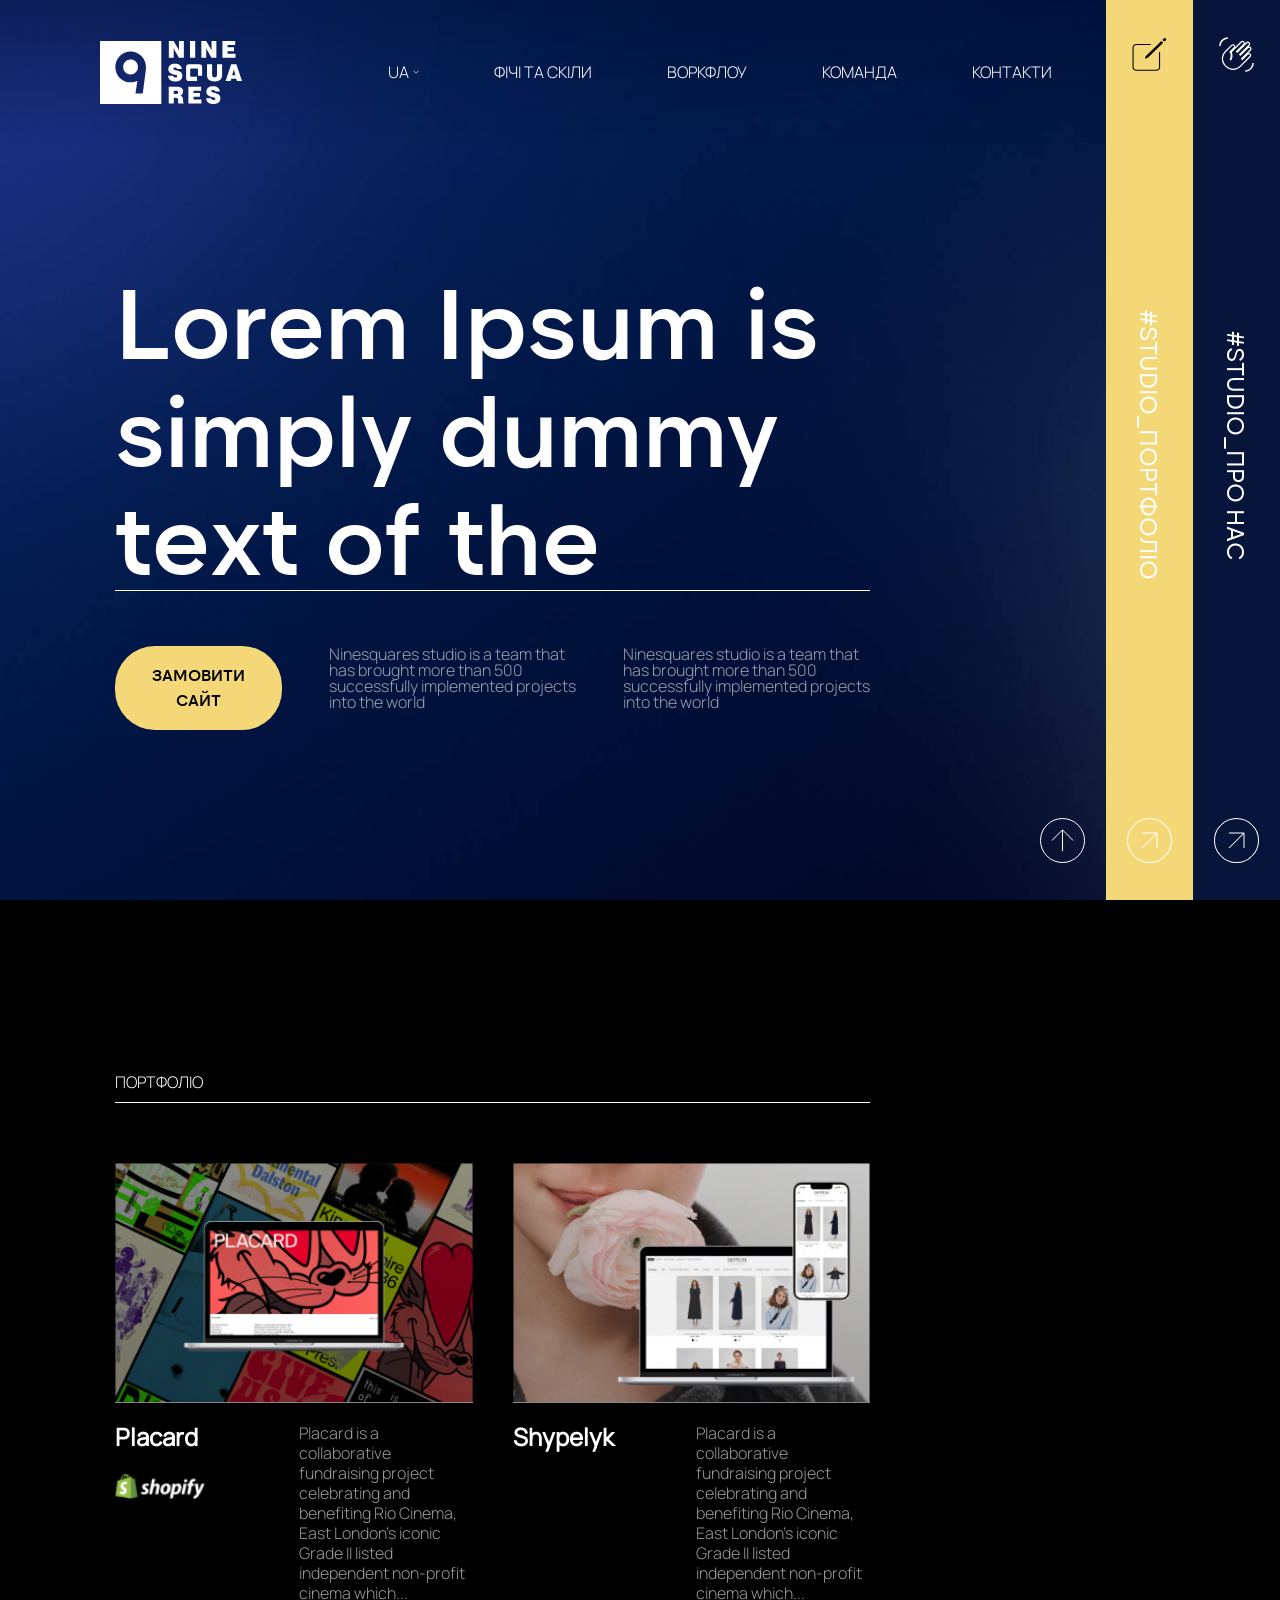
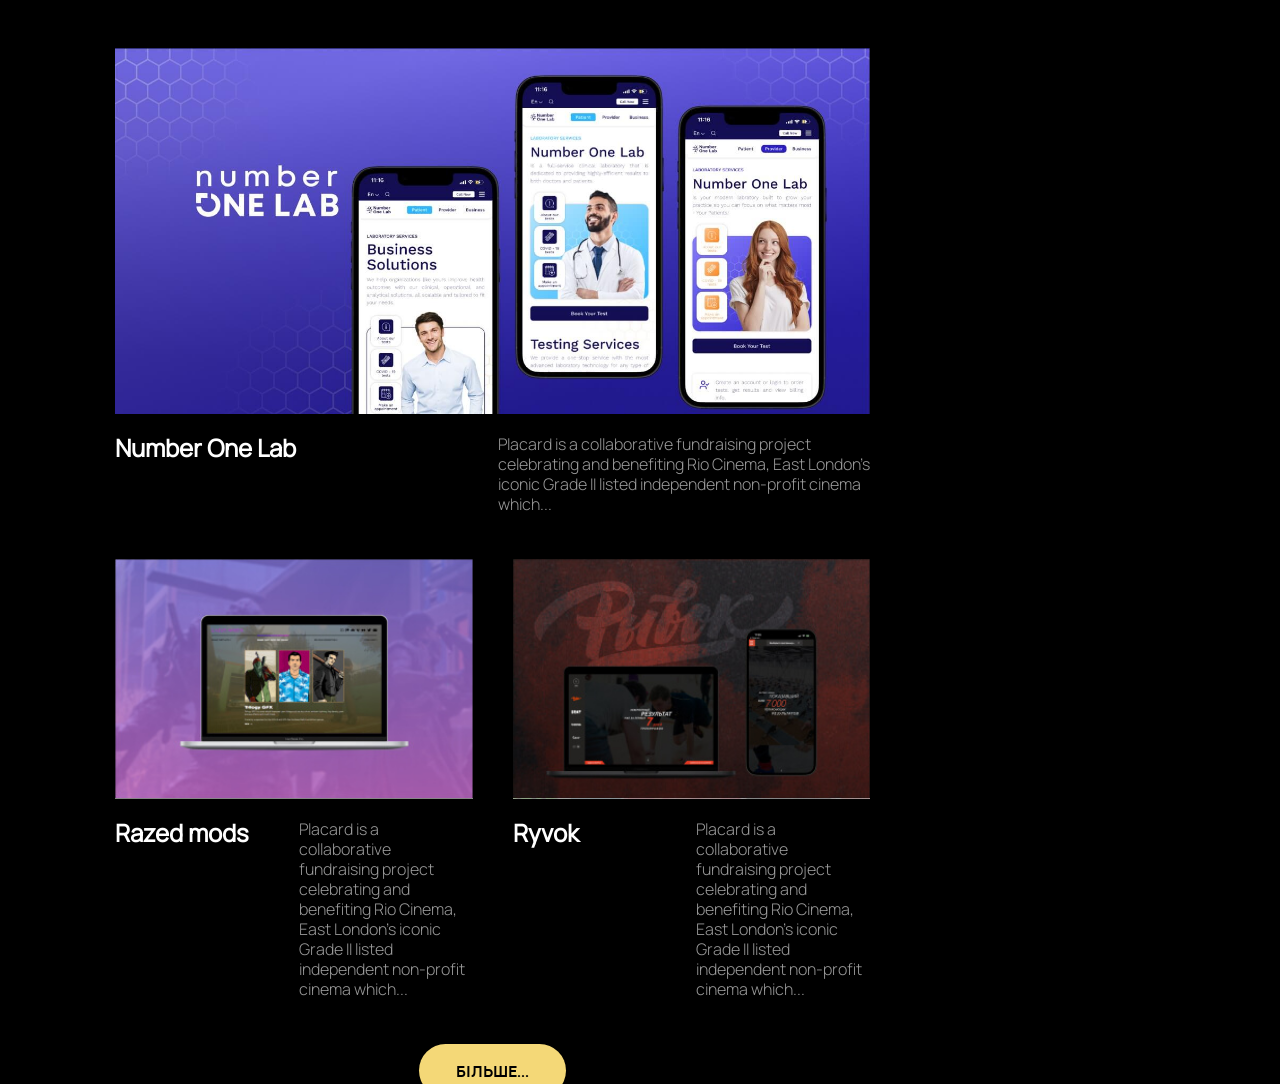
==== _dist/index.html @ aefa914f "Init" ====
<!DOCTYPE html>
<html lang="Ua">

<head>
	<meta charset="UTF-8">
	<meta http-equiv="X-UA-Compatible" content="IE=edge">
	<meta name="viewport" content="width=device-width, initial-scale=1.0">
	<link rel="apple-touch-icon" sizes="76x76" href="img/home/favicon/apple-touch-icon.png">
	<link rel="icon" type="image/png" sizes="32x32" href="img/home/favicon/favicon-32x32.png">
	<link rel="icon" type="image/png" sizes="16x16" href="img/home/favicon/favicon-16x16.png">
	<link rel="manifest" href="img/home/favicon/site.webmanifest">
	<link rel="mask-icon" href="img/home/favicon/safari-pinned-tab.svg" color="#5bbad5">
	<meta name="msapplication-TileColor" content="#da532c">
	<meta name="theme-color" content="#ffffff">
	<link rel="stylesheet" href="css/style.min.css">
	<title>Ninesquares</title>
</head>

<body>

<div class="wrapper">
	<header class="header">
	<div class='header__cont'>
		<a class="header__logo" href="/">
			<img src='img/home/logo.svg' alt=''>
		</a>
		<nav class="header__nav main-nav">
			<div class="main-nav__actions">
				<a class="main-nav__link btn" href="#">CALL BUTTON</a>
				<div class="main-nav__languages lang-toggle">
					<p class="lang-toggle__current">Ua</p>
					<ul class="lang-toggle__list">
						<li class="lang-toggle__item _active">
							<a href="#">Ua</a>
						</li>
						<li class="lang-toggle__item">
							<a href="#">En</a>
						</li>
						<li class="lang-toggle__item">
							<a href="#">Ru</a>
						</li>
					</ul>
				</div>
				<div class="main-nav__copyright">
					<p>All rights reserved © 2023  Ninesquares.studio</p>
				</div>
			</div>
			<ul class="main-nav__menu main-menu">
				<li class="main-menu__item">
					<a href="#">ФІЧІ ТА СКІЛИ</a>
				</li>
				<li class="main-menu__item">
					<a href="#">ВОРКФЛОУ</a>
				</li>
				<li class="main-menu__item">
					<a href="#">КОМАНДА</a>
				</li>
				<li class="main-menu__item">
					<a href="#">КОНТАКТИ</a>
				</li>
			</ul>
		</nav>
		<div class="header__burger">
			<span></span>
		</div>
	</div>
</header>

	<aside class="extra-links">
		<div class="extra-links__item extra-item extra-item_current">
			<button class="extra-item__arrow"></button>
		</div>
		<div class="extra-links__item extra-item">
			<a class="extra-item__ico" href="#">
				<img src='img/home/portfolio.svg' alt=''>
			</a>
			<a class="extra-item__name" href="#">#studio_ПОРТФОЛІО</a>
			<a class="extra-item__arrow" href="#"></a>
		</div>
		<div class="extra-links__item extra-item">
			<a class="extra-item__ico" href="#">
				<img src='img/home/about.svg'>
			</a>
			<a class="extra-item__name" href="#">#studio_ПРО НАС</a>
			<a class="extra-item__arrow" href="#"></a>
		</div>
	</aside>

	<main class="main">
		<section class="mainscreen">
			<div class='mainscreen__cont _cont'>
				<div class="mainscreen__content">
					<h1 class="mainscreen__title">
						Lorem Ipsum is simply dummy text of the
					</h1>
					<div class="mainscreen__info">
						<a href="" class="mainscreen_btn btn">ЗАМОВИТИ САЙТ</a>
						<p class="mainscreen__text">
							Ninesquares studio is a team that has brought more than 500 successfully implemented projects into the world
						</p>
						<p class="mainscreen__text">
							Ninesquares studio is a team that has brought more than 500 successfully implemented projects into the world
						</p>
					</div>
				</div>
			</div>
		</section>
		<section class="portfolio">
			<div class='portfolio__cont _cont'>
				<h2 class="portfolio__title">ПОРТФОЛІО</h2>
				<div class="portfolio__list">
					<div class="portfolio__item item-portfolio">
						<a class="item-portfolio__img" href="#">
							<img src='img/home/portfolio-01.jpg' alt=''>
						</a>
						<div class="item-portfolio__info">
							<div class="item-portfolio__left">
								<a class="item-portfolio__name" href="#">Placard</a>
								<div class="item-portfolio__platform">
									<img src='img/home/shopify.png' alt=''>
								</div>
							</div>
							<div class="item-portfolio__right">
								<p class="item-portfolio__text">
									Placard is a collaborative fundraising project celebrating and benefiting Rio Cinema, East London's iconic Grade II listed independent non-profit cinema which...
								</p>
							</div>
						</div>
					</div>
					<div class="portfolio__item item-portfolio">
						<a class="item-portfolio__img" href="#">
							<img src='img/home/portfolio-02.jpg' alt=''>
						</a>
						<div class="item-portfolio__info">
							<div class="item-portfolio__left">
								<a class="item-portfolio__name" href="#">Shypelyk</a>
							</div>
							<div class="item-portfolio__right">
								<p class="item-portfolio__text">
									Placard is a collaborative fundraising project celebrating and benefiting Rio Cinema, East London's iconic Grade II listed independent non-profit cinema which...
								</p>
							</div>
						</div>
					</div>
					<div class="portfolio__item item-portfolio item-portfolio_big">
						<a class="item-portfolio__img" href="#">
							<img src='img/home/portfolio-03.jpg' alt=''>
						</a>
						<div class="item-portfolio__info">
							<div class="item-portfolio__left">
								<a class="item-portfolio__name" href="#">Number One Lab</a>
							</div>
							<div class="item-portfolio__right">
								<p class="item-portfolio__text">
									Placard is a collaborative fundraising project celebrating and benefiting Rio Cinema, East London's iconic Grade II listed independent non-profit cinema which...
								</p>
							</div>
						</div>
					</div>
					<div class="portfolio__item item-portfolio">
						<a class="item-portfolio__img" href="#">
							<img src='img/home/portfolio-04.jpg' alt=''>
						</a>
						<div class="item-portfolio__info">
							<div class="item-portfolio__left">
								<a class="item-portfolio__name" href="#">Razed mods</a>
							</div>
							<div class="item-portfolio__right">
								<p class="item-portfolio__text">
									Placard is a collaborative fundraising project celebrating and benefiting Rio Cinema, East London's iconic Grade II listed independent non-profit cinema which...
								</p>
							</div>
						</div>
					</div>
					<div class="portfolio__item item-portfolio">
						<a class="item-portfolio__img" href="#">
							<img src='img/home/portfolio-05.jpg' alt=''>
						</a>
						<div class="item-portfolio__info">
							<div class="item-portfolio__left">
								<a class="item-portfolio__name" href="#">Ryvok</a>
							</div>
							<div class="item-portfolio__right">
								<p class="item-portfolio__text">
									Placard is a collaborative fundraising project celebrating and benefiting Rio Cinema, East London's iconic Grade II listed independent non-profit cinema which...
								</p>
							</div>
						</div>
					</div>
				</div>
				<div class="portfolio__more">
					<a class="btn btn_dark" href="#">БІЛЬШЕ...</a>
				</div>
			</div>
		</section>
	</main>

	<footer class="footer">
	<div class='footer__cont _cont'>
	
	</div>
</footer>
</div>

	<script src="libs/jquery.js"></script>
	<script src="js/scripts.min.js"></script>
</body>

</html>
---- _dist/css/style.min.css ----
@font-face{font-family:NT-Somic;src:url(../fonts/NTSomic-Medium.woff2) format("woff2"),url(../fonts/NTSomic-Medium.woff) format("woff");font-weight:500;font-style:normal;font-display:swap}@font-face{font-family:NT-Somic;src:url(../fonts/NTSomic-Bold.woff2) format("woff2"),url(../fonts/NTSomic-Bold.woff) format("woff");font-weight:700;font-style:normal;font-display:swap}@font-face{font-family:NT-Somic;src:url(../fonts/NTSomic-Regular.woff2) format("woff2"),url(../fonts/NTSomic-Regular.woff) format("woff");font-weight:400;font-style:normal;font-display:swap}@font-face{font-family:Manrope;src:url(../fonts/Manrope-Regular.woff2) format("woff2"),url(../fonts/Manrope-Regular.woff) format("woff");font-weight:400;font-style:normal;font-display:swap}@font-face{font-family:Manrope;src:url(../fonts/Manrope-Light.woff2) format("woff2"),url(../fonts/Manrope-Light.woff) format("woff");font-weight:300;font-style:normal;font-display:swap}*,::after,::before{margin:0;padding:0;box-sizing:border-box;-moz-box-sizing:border-box;-webkit-box-sizing:border-box}body,html{height:100%;min-width:320px}body{line-height:1;font-family:Manrope;font-size:16px;font-weight:300;color:#fff;background-color:#000;-webkit-text-size-adjust:100%;-webkit-font-smoothing:antialiased;-webkit-tap-highlight-color:transparent}a{text-decoration:none;color:#fff;cursor:pointer}li,ol,ul{list-style:none}img{vertical-align:top}button{display:-webkit-inline-box;display:-ms-inline-flexbox;display:inline-flex;-webkit-box-pack:center;-ms-flex-pack:center;justify-content:center;-webkit-box-align:center;-ms-flex-align:center;align-items:center;text-align:center;border:none;outline:0;-webkit-appearance:none;-moz-appearance:none;appearance:none;border-radius:0;background-color:transparent;font-family:Manrope;font-size:16px;font-weight:300;color:#fff;cursor:pointer}input,select,textarea{resize:none;outline:0;border:none;background-color:transparent;font-family:Manrope;font-size:16px;font-weight:300;color:#fff;-webkit-appearance:none;-moz-appearance:none;appearance:none;border-radius:0}input::-webkit-inner-spin-button,input::-webkit-outer-spin-button{-webkit-appearance:none}input:-webkit-autofill,input:-webkit-autofill:focus,input:-webkit-autofill:hover,select:-webkit-autofill,select:-webkit-autofill:focus,select:-webkit-autofill:hover,textarea:-webkit-autofill,textarea:-webkit-autofill:focus,textarea:-webkit-autofill:hover{-webkit-box-shadow:0 0 0 1000px transparent inset!important;box-shadow:0 0 0 1000px transparent inset!important;-webkit-transition:background-color 5000s ease-in-out;transition:background-color 5000s ease-in-out;-webkit-text-fill-color:#fff}select::-ms-expand{display:none}h1,h2,h3,h4,h5,h6{font-family:Manrope;font-size:16px;font-weight:300}strong{font-weight:300}body._lock{overflow:hidden}.wrapper{display:-webkit-box;display:-ms-flexbox;display:flex;-webkit-box-orient:vertical;-webkit-box-direction:normal;-ms-flex-direction:column;flex-direction:column;min-height:100%;overflow:hidden}.main{-webkit-box-flex:1;-ms-flex:1 1 auto;flex:1 1 auto}._cont{max-width:1455px;padding-right:15px;padding-left:15px;margin-left:100px;margin-right:395px}h1{font:500 99px/1.09 NT-Somic}h2{font:300 16px/1.12 Manrope;padding-bottom:10px;border-bottom:1px solid #fff}.btn{font:500 16px/1.56 NT-Somic;padding:15px 35px;border-radius:40px;background:#f4d877;border:2px solid transparent;color:#000;text-transform:uppercase;text-align:center;-webkit-transition:.2s linear;-o-transition:.2s linear;transition:.2s linear}.btn:hover{border-color:#f4d877;background:0 0;color:#f4d877}.header{position:fixed;top:0;left:0;width:100%;background:-webkit-gradient(linear,left top,left bottom,from(rgba(0,10,46,.43)),to(rgba(0,10,46,0)));background:-o-linear-gradient(top,rgba(0,10,46,.43) 0,rgba(0,10,46,0) 100%);background:linear-gradient(180deg,rgba(0,10,46,.43) 0,rgba(0,10,46,0) 100%);z-index:100}.header__cont{display:-webkit-box;display:-ms-flexbox;display:flex;-webkit-box-pack:justify;-ms-flex-pack:justify;justify-content:space-between;-webkit-box-align:center;-ms-flex-align:center;align-items:center;gap:10px;max-width:1592px;margin:40px 228px 40px 100px}.header__logo{-webkit-box-flex:0;-ms-flex:0 0 142px;flex:0 0 142px;-webkit-transition:.2s linear;-o-transition:.2s linear;transition:.2s linear}.header__logo:hover{-webkit-transform:scale(.95);-ms-transform:scale(.95);transform:scale(.95)}.header__logo img{width:100%;height:100%;-o-object-fit:contain;object-fit:contain}.header__burger{display:none}.main-nav{display:-webkit-box;display:-ms-flexbox;display:flex;gap:75px}.main-nav__copyright,.main-nav__link{display:none}.lang-toggle{position:relative;text-transform:uppercase}.lang-toggle__current{position:relative;cursor:pointer;padding-right:10px}.lang-toggle__current::before{content:"";position:absolute;top:50%;right:0;-webkit-transform:translateY(-50%);-ms-transform:translateY(-50%);transform:translateY(-50%);width:7px;height:4px;background:url(../img/home/language-arrow.svg) center/contain no-repeat;-webkit-transition:.2s linear;-o-transition:.2s linear;transition:.2s linear}.lang-toggle__current._active::before{-webkit-transform:translateY(-50%) rotate(-180deg);-ms-transform:translateY(-50%) rotate(-180deg);transform:translateY(-50%) rotate(-180deg)}.lang-toggle__list{display:none;position:absolute;top:100%;left:0;width:100%}.lang-toggle__item{margin:10px 0}.lang-toggle__item._active{display:none}.lang-toggle__item a{-webkit-transition:.2s linear;-o-transition:.2s linear;transition:.2s linear}.lang-toggle__item a:hover{opacity:.6}.main-menu{display:-webkit-box;display:-ms-flexbox;display:flex;gap:75px}.main-menu__item a{text-transform:uppercase;-webkit-transition:.2s linear;-o-transition:.2s linear;transition:.2s linear}.main-menu__item a:hover{opacity:.6}.extra-links{position:fixed;top:0;right:0;height:100%;display:-webkit-box;display:-ms-flexbox;display:flex;-webkit-box-align:end;-ms-flex-align:end;align-items:flex-end;z-index:100}.extra-links__item:nth-child(2){background:#f4d877}.extra-links__item:nth-child(3){background:#07153b}.extra-item{display:-webkit-box;display:-ms-flexbox;display:flex;-webkit-box-orient:vertical;-webkit-box-direction:normal;-ms-flex-direction:column;flex-direction:column;-webkit-box-pack:justify;-ms-flex-pack:justify;justify-content:space-between;-webkit-box-align:center;-ms-flex-align:center;align-items:center;height:100%;padding:37px 21px}.extra-item_current{height:auto}.extra-item_current .extra-item__arrow{-webkit-transform:rotate(0);-ms-transform:rotate(0);transform:rotate(0)}.extra-item a,.extra-item button{-webkit-transition:.2s linear;-o-transition:.2s linear;transition:.2s linear}.extra-item a:hover,.extra-item button:hover{opacity:.6}.extra-item__arrow{display:block;width:45px;height:45px;background:url(../img/home/arrow-top.svg) center/contain no-repeat;-webkit-transform:rotate(45deg);-ms-transform:rotate(45deg);transform:rotate(45deg)}.extra-item__ico{width:35px;height:35px}.extra-item__ico img{width:100%;height:100%;-o-object-fit:contain;object-fit:contain}.extra-item__name{font:400 24px/1.08 NT-Somic;text-transform:uppercase;-webkit-writing-mode:vertical-rl;-ms-writing-mode:tb-rl;writing-mode:vertical-rl}.mainscreen{display:-webkit-box;display:-ms-flexbox;display:flex;-webkit-box-orient:vertical;-webkit-box-direction:normal;-ms-flex-direction:column;flex-direction:column;-webkit-box-pack:end;-ms-flex-pack:end;justify-content:flex-end;min-height:100vh;background:url(../img/home/mainscreen-bg.jpg) center/cover no-repeat}.mainscreen__cont{padding-top:144px;padding-bottom:170px}.mainscreen__title{border-bottom:1px solid #fff;margin-bottom:55px}.mainscreen__info{display:-webkit-box;display:-ms-flexbox;display:flex;gap:47px}.mainscreen__text{color:#ffffff99;max-width:395px}.portfolio__cont{padding-top:174px}.portfolio__title{margin-bottom:60px}.portfolio__list{display:-webkit-box;display:-ms-flexbox;display:flex;-ms-flex-wrap:wrap;flex-wrap:wrap;-webkit-column-gap:40px;-moz-column-gap:40px;column-gap:40px;row-gap:45px;margin-bottom:60px}.portfolio__more{text-align:center}.item-portfolio{width:calc(50% - 20px)}.item-portfolio_big{width:100%}.item-portfolio_big .item-portfolio__text{max-width:652px}.item-portfolio__img{display:block;margin-bottom:20px}.item-portfolio__img img{width:100%;height:100%;-o-object-fit:contain;object-fit:contain}.item-portfolio__info{display:-webkit-box;display:-ms-flexbox;display:flex;gap:10px}.item-portfolio__left,.item-portfolio__right{width:calc(50% - 5px)}.item-portfolio__name{font:600 24px/1.2 Manrope}.item-portfolio__platform{width:90px;margin-top:22px}.item-portfolio__platform img{width:100%;height:100%;-o-object-fit:contain;object-fit:contain}.item-portfolio__text{font:300 16px/1.25 Manrope;color:#fffFFF99;max-width:324px}
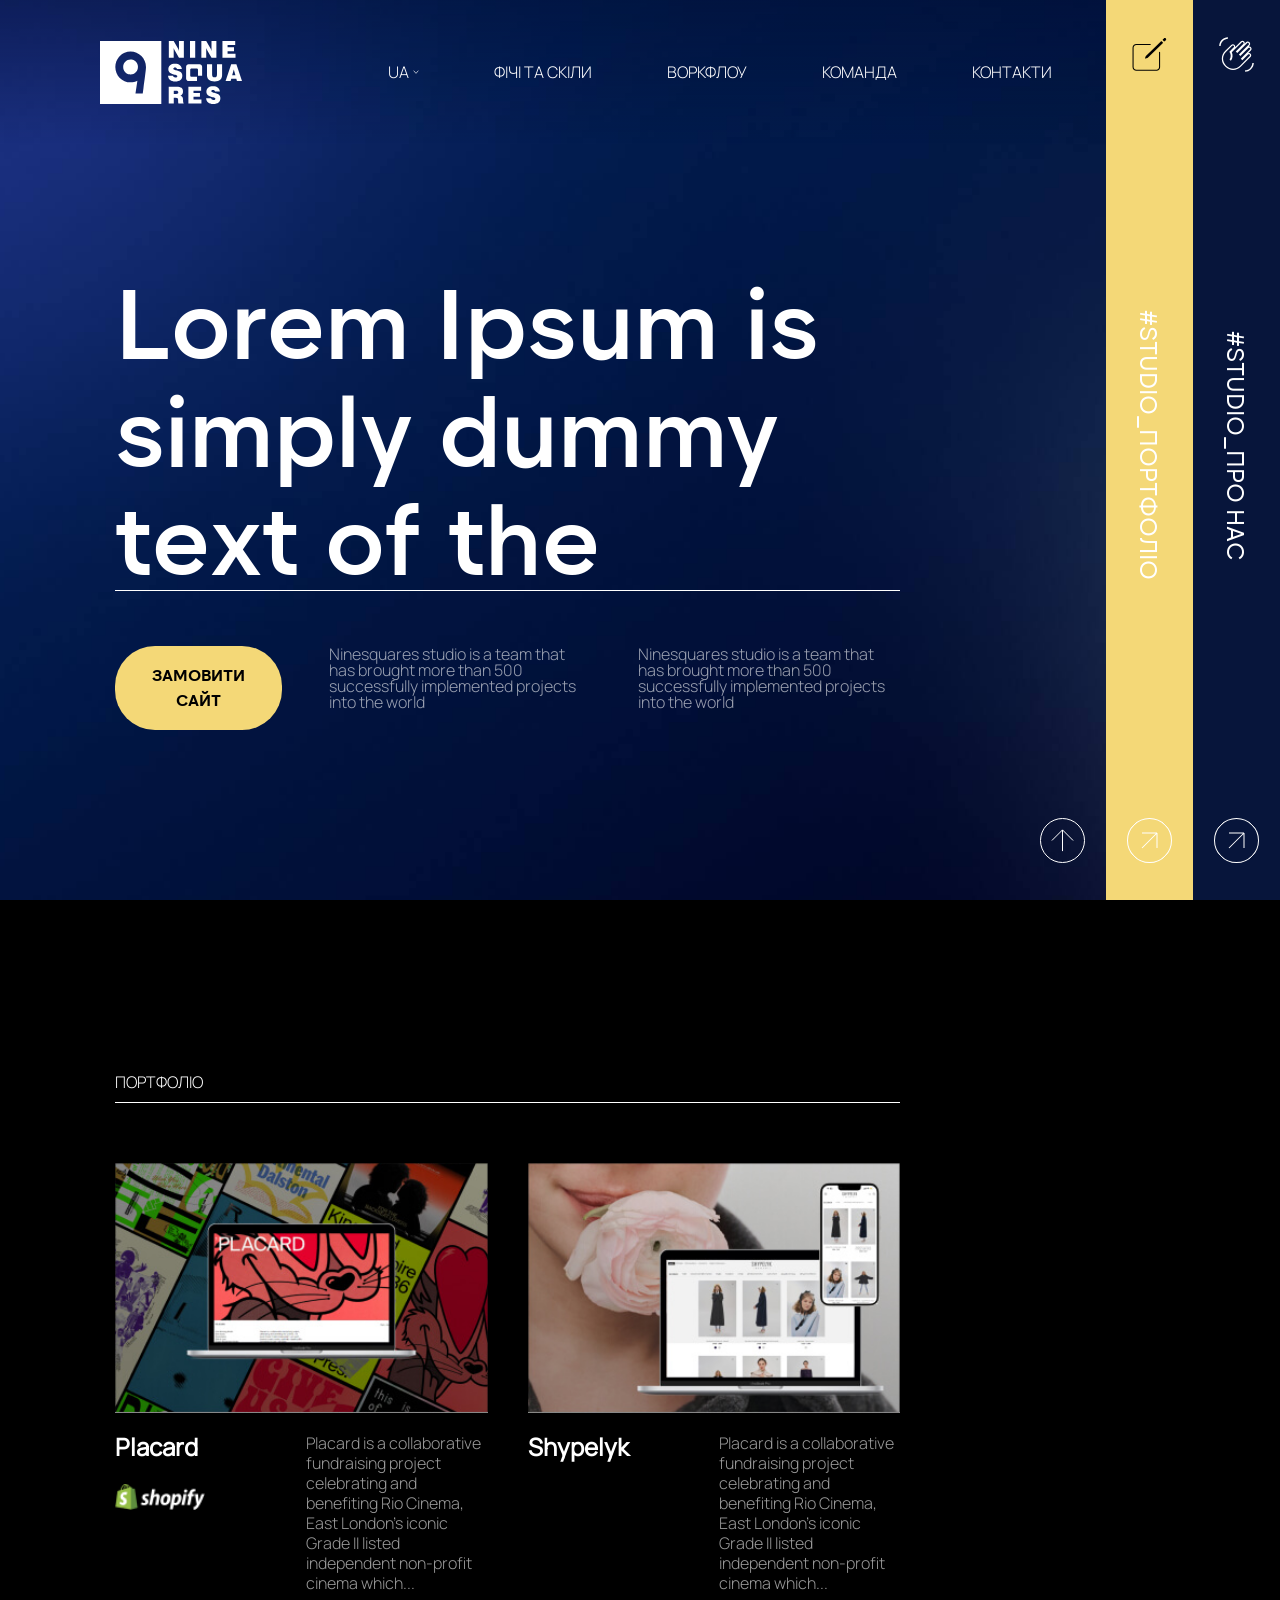
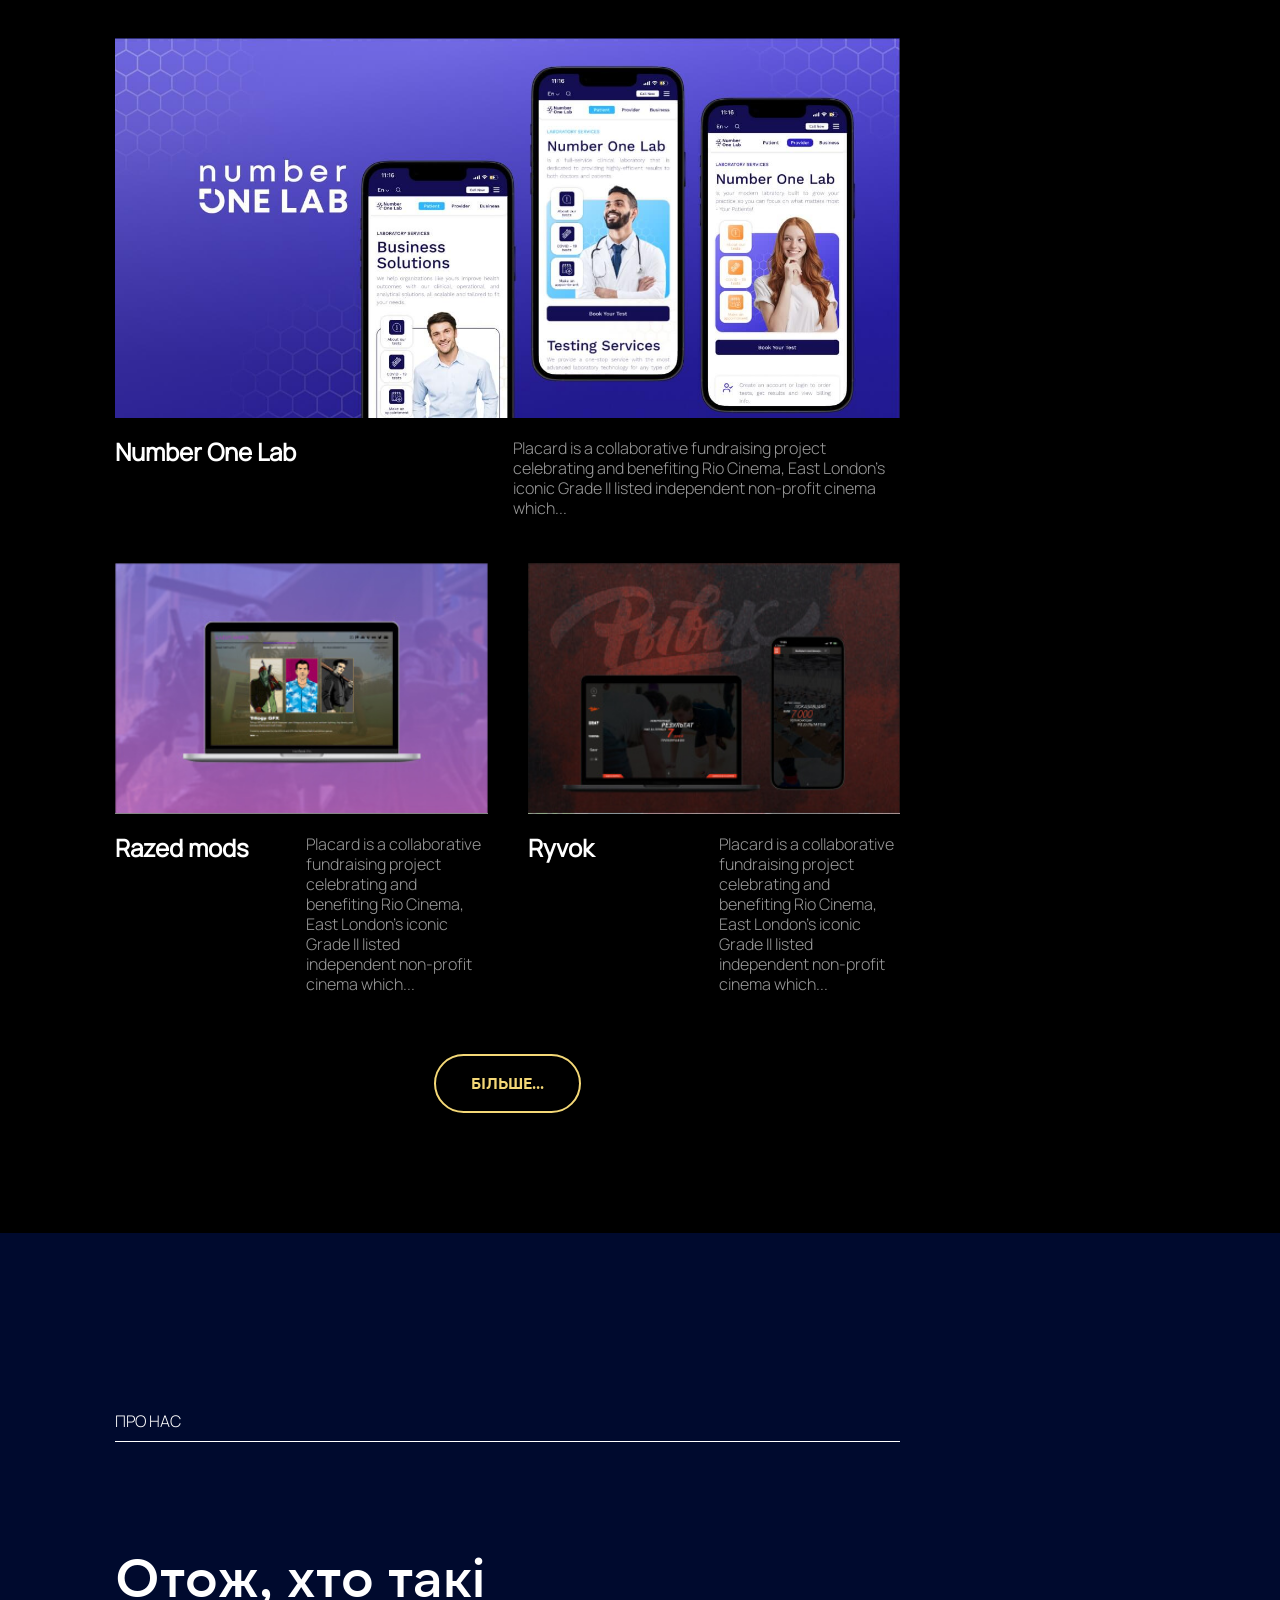
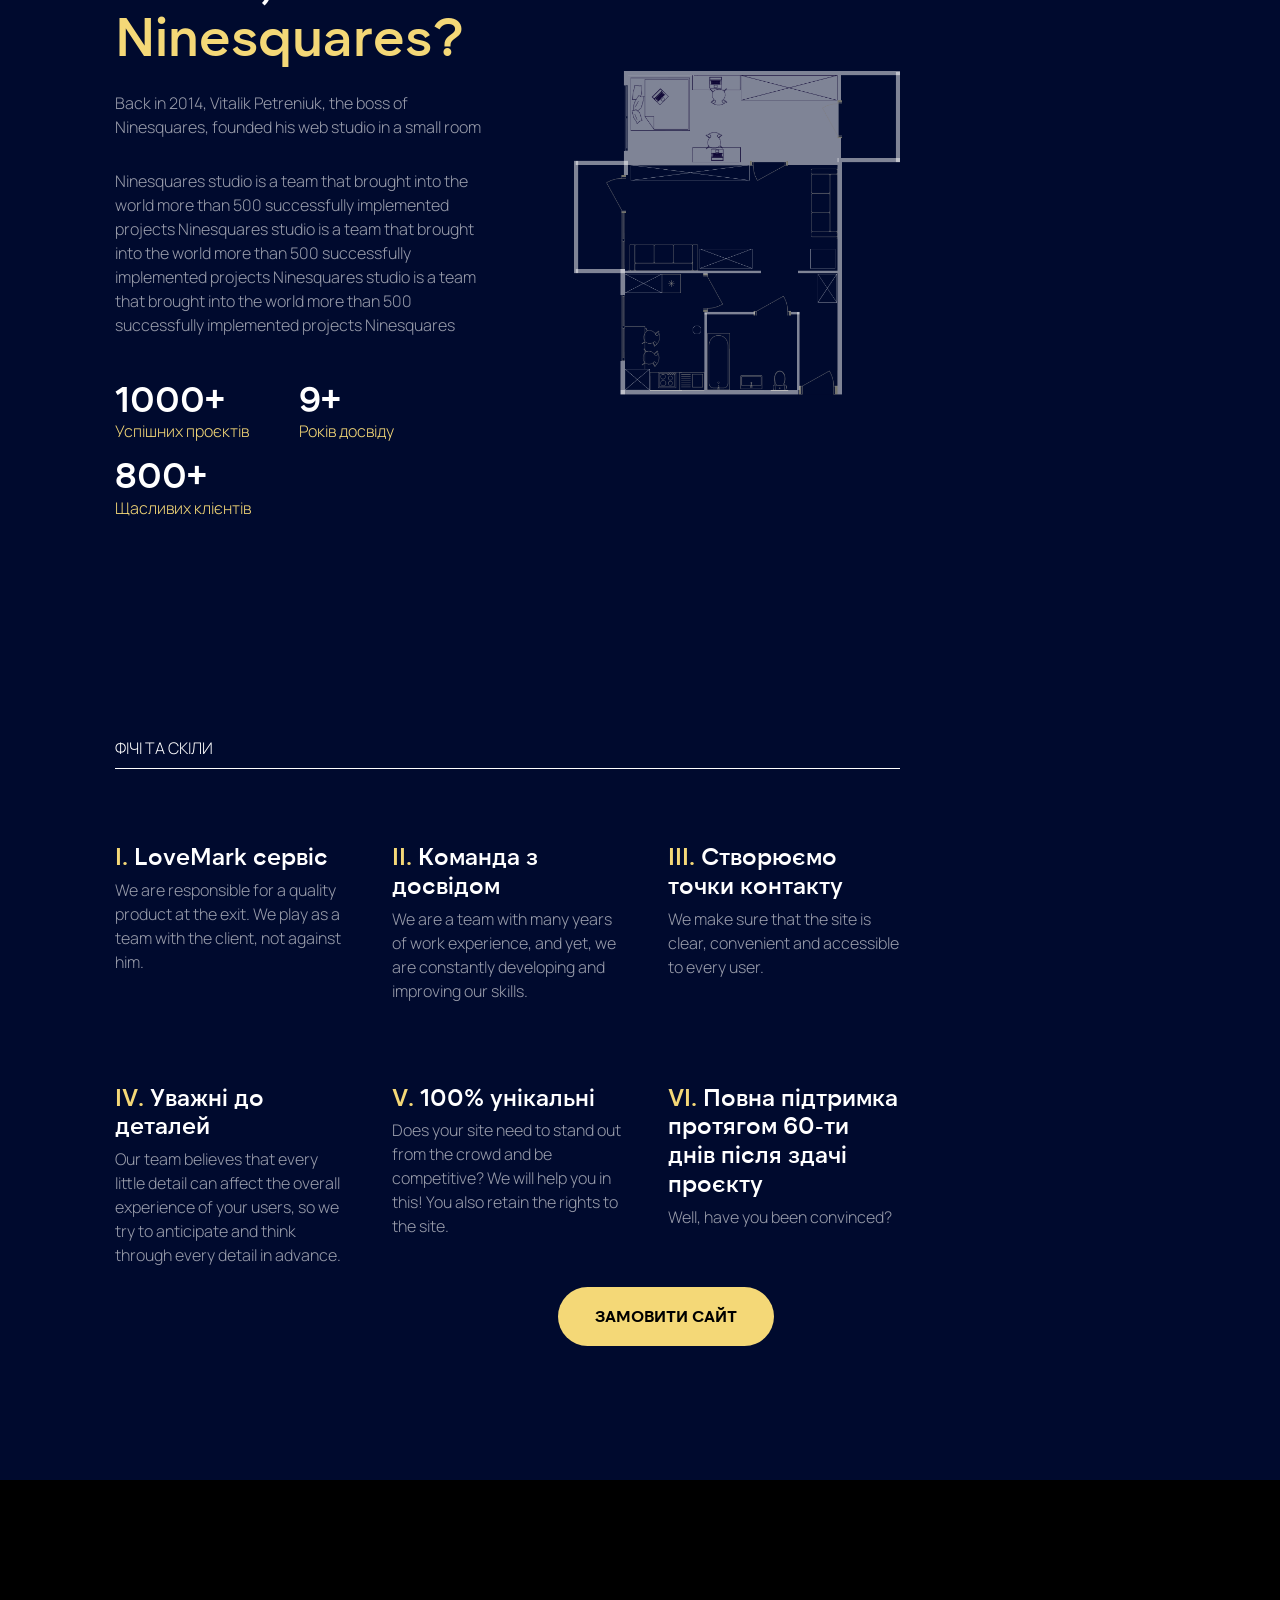
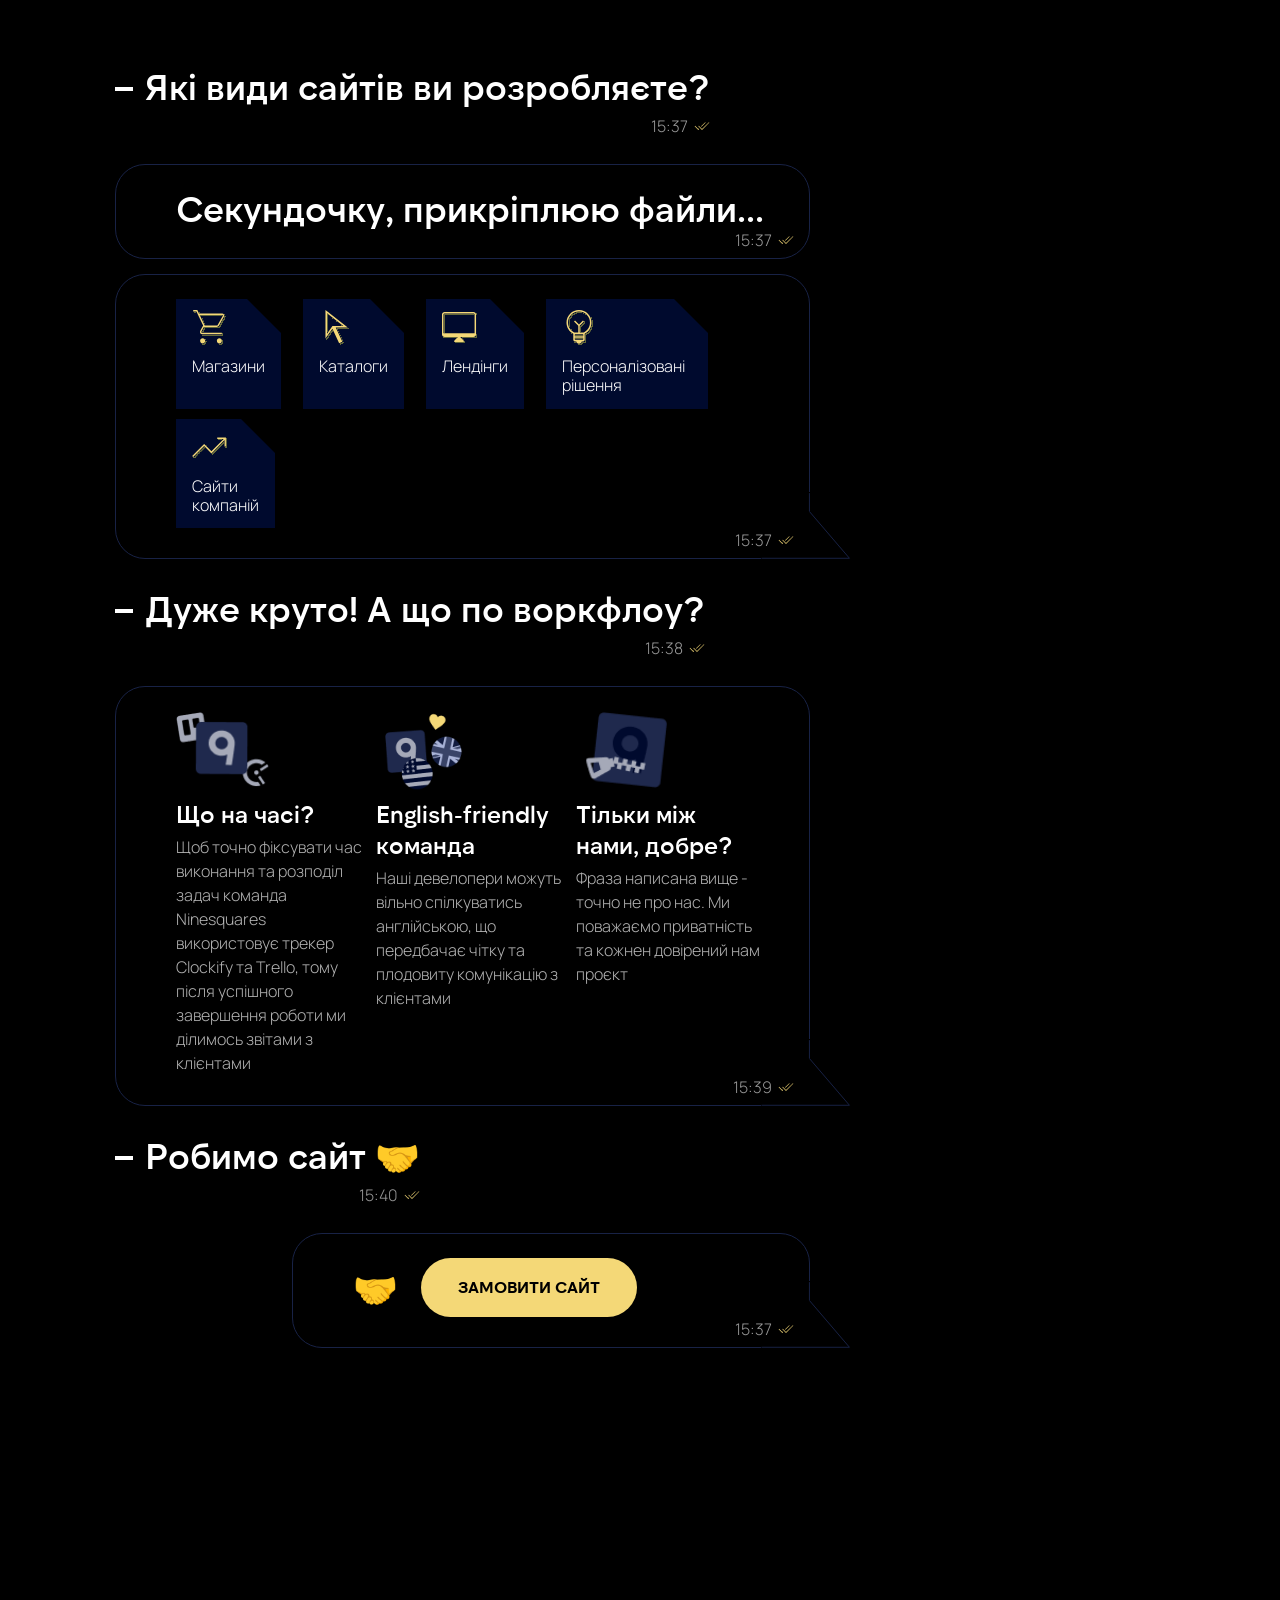
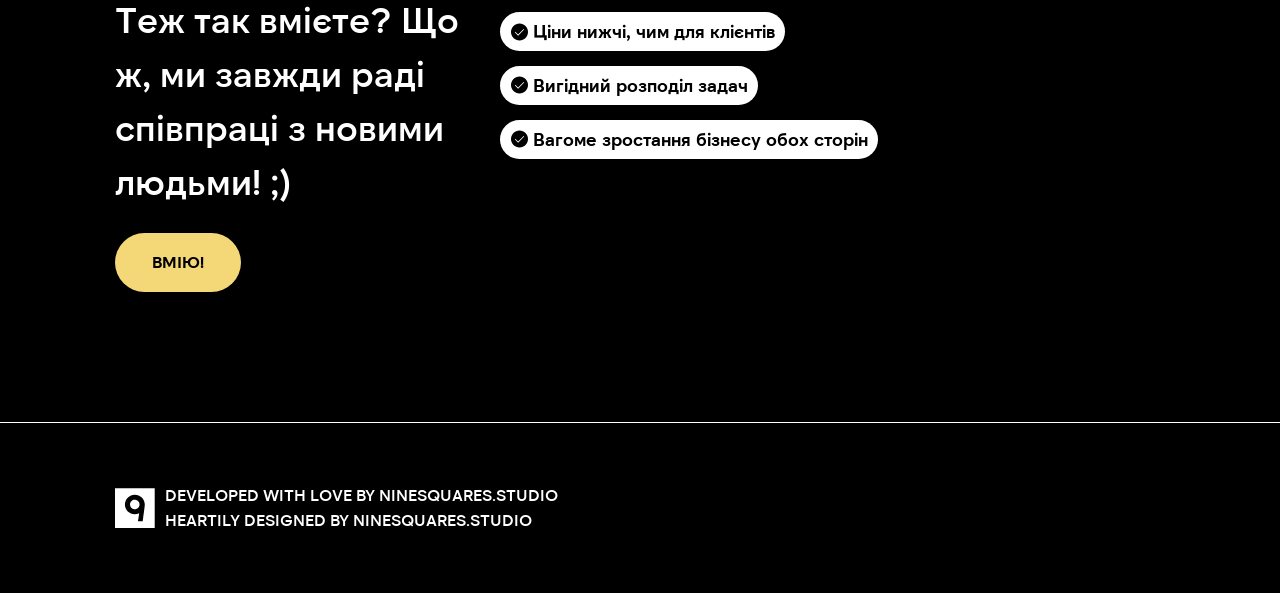
==== commit 819bcab5: "Завершив десктоп" ====
--- a/_dist/index.html
+++ b/_dist/index.html
@@ -110,7 +110,7 @@
 				<h2 class="portfolio__title">ПОРТФОЛІО</h2>
 				<div class="portfolio__list">
 					<div class="portfolio__item item-portfolio">
-						<a class="item-portfolio__img" href="#">
+						<a class="item-portfolio__ibox" href="#">
 							<img src='img/home/portfolio-01.jpg' alt=''>
 						</a>
 						<div class="item-portfolio__info">
@@ -128,7 +128,7 @@
 						</div>
 					</div>
 					<div class="portfolio__item item-portfolio">
-						<a class="item-portfolio__img" href="#">
+						<a class="item-portfolio__ibox" href="#">
 							<img src='img/home/portfolio-02.jpg' alt=''>
 						</a>
 						<div class="item-portfolio__info">
@@ -143,7 +143,7 @@
 						</div>
 					</div>
 					<div class="portfolio__item item-portfolio item-portfolio_big">
-						<a class="item-portfolio__img" href="#">
+						<a class="item-portfolio__ibox" href="#">
 							<img src='img/home/portfolio-03.jpg' alt=''>
 						</a>
 						<div class="item-portfolio__info">
@@ -158,7 +158,7 @@
 						</div>
 					</div>
 					<div class="portfolio__item item-portfolio">
-						<a class="item-portfolio__img" href="#">
+						<a class="item-portfolio__ibox" href="#">
 							<img src='img/home/portfolio-04.jpg' alt=''>
 						</a>
 						<div class="item-portfolio__info">
@@ -173,7 +173,7 @@
 						</div>
 					</div>
 					<div class="portfolio__item item-portfolio">
-						<a class="item-portfolio__img" href="#">
+						<a class="item-portfolio__ibox" href="#">
 							<img src='img/home/portfolio-05.jpg' alt=''>
 						</a>
 						<div class="item-portfolio__info">
@@ -193,11 +193,225 @@
 				</div>
 			</div>
 		</section>
+		<section class="about">
+			<div class='about__cont _cont'>
+				<h2 class="about__title">ПРО НАС</h2>
+				<div class="about__content">
+					<div class="about__info info-about">
+						<p class="info-about__title">
+							Отож, хто такі <strong>Ninesquares?</strong>
+						</p>
+						<div class="info-about__tbox">
+							<p>
+								Back in 2014, Vitalik Petreniuk, the boss of Ninesquares, founded his web studio in a small room
+							</p>
+							<p>
+								Ninesquares studio is a team that brought into the world more than 500 successfully implemented projects Ninesquares studio is a team that brought into the world more than 500 successfully implemented projects Ninesquares studio is a team that brought into the world more than 500 successfully implemented projects Ninesquares
+							</p>
+						</div>
+						<div class="info-about__stats about-stats">
+							<div class="about-stats__item">
+								<p class="about-stats__nunber">1000+</p>
+								<p class="about-stats__name">Успішних проєктів</p>
+							</div>
+							<div class="about-stats__item">
+								<p class="about-stats__nunber">9+</p>
+								<p class="about-stats__name">Років досвіду</p>
+							</div>
+							<div class="about-stats__item">
+								<p class="about-stats__nunber">800+</p>
+								<p class="about-stats__name">Щасливих клієнтів</p>
+							</div>
+						</div>
+					</div>
+					<div class="about__ibox">
+						<img src='img/home/flat-plan.png' alt=''>
+					</div>
+				</div>
+			</div>
+		</section>
+		<section class="features">
+			<div class='features__cont _cont'>
+				<h2 class="features__title">Фічі та скіли</h2>
+				<div class="features__list">
+					<div class="features__item">
+						<p class="features__name"><strong>I.</strong> LoveMark сервіс</p>
+						<p class="features__text">
+							We are responsible for a quality product at the exit. We play as a team with the client, not against him.
+						</p>
+					</div>
+					<div class="features__item">
+						<p class="features__name"><strong>II.</strong> Команда з досвідом</p>
+						<p class="features__text">
+							We are a team with many years of work experience, and yet, we are constantly developing and improving our skills.
+						</p>
+					</div>
+					<div class="features__item">
+						<p class="features__name"><strong>III.</strong> Створюємо точки контакту</p>
+						<p class="features__text">
+							We make sure that the site is clear, convenient and accessible to every user.
+						</p>
+					</div>
+					<div class="features__item">
+						<p class="features__name"><strong>IV.</strong> Уважні до деталей</p>
+						<p class="features__text">
+							Our team believes that every little detail can affect the overall experience of your users, so we try to anticipate and think through every detail in advance.
+						</p>
+					</div>
+					<div class="features__item">
+						<p class="features__name"><strong>V.</strong> 100% унікальні</p>
+						<p class="features__text">
+							Does your site need to stand out from the crowd and be competitive? We will help you in this! You also retain the rights to the site.
+						</p>
+					</div>
+					<div class="features__item">
+						<p class="features__name"><strong>VI.</strong> Повна підтримка протягом 60-ти днів після здачі проєкту</p>
+						<p class="features__text">
+							Well, have you been convinced?
+						</p>
+					</div>
+				</div>
+				<div class="features__link">
+					<a class="btn" href="#">ЗАМОВИТИ САЙТ</a>
+				</div>
+			</div>
+		</section>
+		<section class="dialog">
+			<div class='dialog__cont _cont'>
+				<div class="dialog__phrase phrase-dialog phrase-dialog_client">
+					<div class="phrase-dialog__item">
+						<p class="phrase-dialog__text">Які види сайтів ви розробляєте?</p>
+						<span class="phrase-dialog__time">15:37</span>
+					</div>
+				</div>
+				<div class="dialog__phrase phrase-dialog phrase-dialog_team">
+					<div class="phrase-dialog__item">
+						<p class="phrase-dialog__text">Секундочку, прикріплюю файли...</p>
+						<span class="phrase-dialog__time">15:37</span>
+					</div>
+					<div class="phrase-dialog__item">
+						<div class="phrase-dialog__sites phrase-sites">
+							<div class="phrase-sites__item">
+								<div class="phrase-sites__ibox">
+									<img src='img/home/site-type-01.svg' alt=''>
+								</div>
+								<p class="phrase-sites__name">Магазини</p>
+							</div>
+							<div class="phrase-sites__item">
+								<div class="phrase-sites__ibox">
+									<img src='img/home/site-type-02.svg' alt=''>
+								</div>
+								<p class="phrase-sites__name">Каталоги</p>
+							</div>
+							<div class="phrase-sites__item">
+								<div class="phrase-sites__ibox">
+									<img src='img/home/site-type-03.svg' alt=''>
+								</div>
+								<p class="phrase-sites__name">Лендінги</p>
+							</div>
+							<div class="phrase-sites__item">
+								<div class="phrase-sites__ibox">
+									<img src='img/home/site-type-04.svg' alt=''>
+								</div>
+								<p class="phrase-sites__name">Персоналізовані рішення</p>
+							</div>
+							<div class="phrase-sites__item">
+								<div class="phrase-sites__ibox">
+									<img src='img/home/site-type-05.svg' alt=''>
+								</div>
+								<p class="phrase-sites__name">Сайти<br>компаній</p>
+							</div>
+						</div>
+						<span class="phrase-dialog__time">15:37</span>
+					</div>
+				</div>
+				<div class="dialog__phrase phrase-dialog phrase-dialog_client">
+					<div class="phrase-dialog__item">
+						<p class="phrase-dialog__text">Дуже круто! А що по воркфлоу?</p>
+						<span class="phrase-dialog__time">15:38</span>
+					</div>
+				</div>
+				<div class="dialog__phrase phrase-dialog phrase-dialog_team">
+					<div class="phrase-dialog__item">
+						<div class="phrase-dialog__workflow phrase-workflow">
+							<div class="phrase-workflow__item">
+								<div class="phrase-workflow__ibox">
+									<img src='img/home/workflow-01.png' alt=''>
+								</div>
+								<p class="phrase-workflow__title">Що на часі?</p>
+								<p class="phrase-workflow__text">
+									Щоб  точно фіксувати час виконання та розподіл задач команда Ninesquares використовує трекер Clockify та Trello, тому після успішного завершення роботи ми ділимось звітами з клієнтами
+								</p>
+							</div>
+							<div class="phrase-workflow__item">
+								<div class="phrase-workflow__ibox">
+									<img src='img/home/workflow-02.png' alt=''>
+								</div>
+								<p class="phrase-workflow__title">English-friendly команда</p>
+								<p class="phrase-workflow__text">
+									Наші девелопери можуть вільно спілкуватись англійською, що передбачає чітку та плодовиту комунікацію з клієнтами
+								</p>
+							</div>
+							<div class="phrase-workflow__item">
+								<div class="phrase-workflow__ibox">
+									<img src='img/home/workflow-03.png' alt=''>
+								</div>
+								<p class="phrase-workflow__title">Тільки між нами, добре?</p>
+								<p class="phrase-workflow__text">
+									Фраза написана вище - точно не про нас. Ми поважаємо приватність та кожнен довірений нам проєкт
+								</p>
+							</div>
+						</div>
+						<span class="phrase-dialog__time">15:39</span>
+					</div>
+				</div>
+				<div class="dialog__phrase phrase-dialog phrase-dialog_client">
+					<div class="phrase-dialog__item">
+						<p class="phrase-dialog__text">Робимо сайт 🤝</p>
+						<span class="phrase-dialog__time">15:40</span>
+					</div>
+				</div>
+				<div class="dialog__phrase phrase-dialog phrase-dialog_team">
+					<div class="phrase-dialog__item">
+						<div class="phrase-dialog__deal">
+							<p class="phrase-dialog__text">🤝</p>
+							<a class="btn" href="#">ЗАМОВИТИ САЙТ</a>
+						</div>
+						<span class="phrase-dialog__time">15:37</span>
+					</div>
+				</div>
+			</div>
+		</section>
+		<section class="partnership">
+			<div class='partnership__cont _cont'>
+				<div class="partnership__left">
+					<p class="partnership__text">
+						Теж так вмієте? Що ж, ми завжди раді співпраці з новими людьми! ;)
+					</p>
+					<a href="" class="partnership__btn btn">ВМІЮ!</a>
+				</div>
+				<div class="partnership__right">
+					<ul class="partnership__list">
+						<li class="partnership__item">Ціни нижчі, чим для клієнтів</li>
+						<li class="partnership__item">Вигідний розподіл задач</li>
+						<li class="partnership__item">Вагоме зростання бізнесу обох сторін</li>
+					</ul>
+				</div>
+			</div>
+		</section>
 	</main>
 
 	<footer class="footer">
 	<div class='footer__cont _cont'>
-	
+		<div class="footer__author author">
+			<a class="author__logo" href="#">
+				<img src='img/home/logo-square.svg' alt=''>
+			</a>
+			<div class="author__text">
+				<p>DEVELOPED WITH LOVE BY NINESQUARES.STUDIO</p>
+				<p>HEARTILY DESIGNED BY NINESQUARES.STUDIO</p>
+			</div>
+		</div>
 	</div>
 </footer>
 </div>
--- a/_dist/css/style.min.css
+++ b/_dist/css/style.min.css
@@ -1 +1 @@
-@font-face{font-family:NT-Somic;src:url(../fonts/NTSomic-Medium.woff2) format("woff2"),url(../fonts/NTSomic-Medium.woff) format("woff");font-weight:500;font-style:normal;font-display:swap}@font-face{font-family:NT-Somic;src:url(../fonts/NTSomic-Bold.woff2) format("woff2"),url(../fonts/NTSomic-Bold.woff) format("woff");font-weight:700;font-style:normal;font-display:swap}@font-face{font-family:NT-Somic;src:url(../fonts/NTSomic-Regular.woff2) format("woff2"),url(../fonts/NTSomic-Regular.woff) format("woff");font-weight:400;font-style:normal;font-display:swap}@font-face{font-family:Manrope;src:url(../fonts/Manrope-Regular.woff2) format("woff2"),url(../fonts/Manrope-Regular.woff) format("woff");font-weight:400;font-style:normal;font-display:swap}@font-face{font-family:Manrope;src:url(../fonts/Manrope-Light.woff2) format("woff2"),url(../fonts/Manrope-Light.woff) format("woff");font-weight:300;font-style:normal;font-display:swap}*,::after,::before{margin:0;padding:0;box-sizing:border-box;-moz-box-sizing:border-box;-webkit-box-sizing:border-box}body,html{height:100%;min-width:320px}body{line-height:1;font-family:Manrope;font-size:16px;font-weight:300;color:#fff;background-color:#000;-webkit-text-size-adjust:100%;-webkit-font-smoothing:antialiased;-webkit-tap-highlight-color:transparent}a{text-decoration:none;color:#fff;cursor:pointer}li,ol,ul{list-style:none}img{vertical-align:top}button{display:-webkit-inline-box;display:-ms-inline-flexbox;display:inline-flex;-webkit-box-pack:center;-ms-flex-pack:center;justify-content:center;-webkit-box-align:center;-ms-flex-align:center;align-items:center;text-align:center;border:none;outline:0;-webkit-appearance:none;-moz-appearance:none;appearance:none;border-radius:0;background-color:transparent;font-family:Manrope;font-size:16px;font-weight:300;color:#fff;cursor:pointer}input,select,textarea{resize:none;outline:0;border:none;background-color:transparent;font-family:Manrope;font-size:16px;font-weight:300;color:#fff;-webkit-appearance:none;-moz-appearance:none;appearance:none;border-radius:0}input::-webkit-inner-spin-button,input::-webkit-outer-spin-button{-webkit-appearance:none}input:-webkit-autofill,input:-webkit-autofill:focus,input:-webkit-autofill:hover,select:-webkit-autofill,select:-webkit-autofill:focus,select:-webkit-autofill:hover,textarea:-webkit-autofill,textarea:-webkit-autofill:focus,textarea:-webkit-autofill:hover{-webkit-box-shadow:0 0 0 1000px transparent inset!important;box-shadow:0 0 0 1000px transparent inset!important;-webkit-transition:background-color 5000s ease-in-out;transition:background-color 5000s ease-in-out;-webkit-text-fill-color:#fff}select::-ms-expand{display:none}h1,h2,h3,h4,h5,h6{font-family:Manrope;font-size:16px;font-weight:300}strong{font-weight:300}body._lock{overflow:hidden}.wrapper{display:-webkit-box;display:-ms-flexbox;display:flex;-webkit-box-orient:vertical;-webkit-box-direction:normal;-ms-flex-direction:column;flex-direction:column;min-height:100%;overflow:hidden}.main{-webkit-box-flex:1;-ms-flex:1 1 auto;flex:1 1 auto}._cont{max-width:1455px;padding-right:15px;padding-left:15px;margin-left:100px;margin-right:395px}h1{font:500 99px/1.09 NT-Somic}h2{font:300 16px/1.12 Manrope;padding-bottom:10px;border-bottom:1px solid #fff}.btn{font:500 16px/1.56 NT-Somic;padding:15px 35px;border-radius:40px;background:#f4d877;border:2px solid transparent;color:#000;text-transform:uppercase;text-align:center;-webkit-transition:.2s linear;-o-transition:.2s linear;transition:.2s linear}.btn:hover{border-color:#f4d877;background:0 0;color:#f4d877}.header{position:fixed;top:0;left:0;width:100%;background:-webkit-gradient(linear,left top,left bottom,from(rgba(0,10,46,.43)),to(rgba(0,10,46,0)));background:-o-linear-gradient(top,rgba(0,10,46,.43) 0,rgba(0,10,46,0) 100%);background:linear-gradient(180deg,rgba(0,10,46,.43) 0,rgba(0,10,46,0) 100%);z-index:100}.header__cont{display:-webkit-box;display:-ms-flexbox;display:flex;-webkit-box-pack:justify;-ms-flex-pack:justify;justify-content:space-between;-webkit-box-align:center;-ms-flex-align:center;align-items:center;gap:10px;max-width:1592px;margin:40px 228px 40px 100px}.header__logo{-webkit-box-flex:0;-ms-flex:0 0 142px;flex:0 0 142px;-webkit-transition:.2s linear;-o-transition:.2s linear;transition:.2s linear}.header__logo:hover{-webkit-transform:scale(.95);-ms-transform:scale(.95);transform:scale(.95)}.header__logo img{width:100%;height:100%;-o-object-fit:contain;object-fit:contain}.header__burger{display:none}.main-nav{display:-webkit-box;display:-ms-flexbox;display:flex;gap:75px}.main-nav__copyright,.main-nav__link{display:none}.lang-toggle{position:relative;text-transform:uppercase}.lang-toggle__current{position:relative;cursor:pointer;padding-right:10px}.lang-toggle__current::before{content:"";position:absolute;top:50%;right:0;-webkit-transform:translateY(-50%);-ms-transform:translateY(-50%);transform:translateY(-50%);width:7px;height:4px;background:url(../img/home/language-arrow.svg) center/contain no-repeat;-webkit-transition:.2s linear;-o-transition:.2s linear;transition:.2s linear}.lang-toggle__current._active::before{-webkit-transform:translateY(-50%) rotate(-180deg);-ms-transform:translateY(-50%) rotate(-180deg);transform:translateY(-50%) rotate(-180deg)}.lang-toggle__list{display:none;position:absolute;top:100%;left:0;width:100%}.lang-toggle__item{margin:10px 0}.lang-toggle__item._active{display:none}.lang-toggle__item a{-webkit-transition:.2s linear;-o-transition:.2s linear;transition:.2s linear}.lang-toggle__item a:hover{opacity:.6}.main-menu{display:-webkit-box;display:-ms-flexbox;display:flex;gap:75px}.main-menu__item a{text-transform:uppercase;-webkit-transition:.2s linear;-o-transition:.2s linear;transition:.2s linear}.main-menu__item a:hover{opacity:.6}.extra-links{position:fixed;top:0;right:0;height:100%;display:-webkit-box;display:-ms-flexbox;display:flex;-webkit-box-align:end;-ms-flex-align:end;align-items:flex-end;z-index:100}.extra-links__item:nth-child(2){background:#f4d877}.extra-links__item:nth-child(3){background:#07153b}.extra-item{display:-webkit-box;display:-ms-flexbox;display:flex;-webkit-box-orient:vertical;-webkit-box-direction:normal;-ms-flex-direction:column;flex-direction:column;-webkit-box-pack:justify;-ms-flex-pack:justify;justify-content:space-between;-webkit-box-align:center;-ms-flex-align:center;align-items:center;height:100%;padding:37px 21px}.extra-item_current{height:auto}.extra-item_current .extra-item__arrow{-webkit-transform:rotate(0);-ms-transform:rotate(0);transform:rotate(0)}.extra-item a,.extra-item button{-webkit-transition:.2s linear;-o-transition:.2s linear;transition:.2s linear}.extra-item a:hover,.extra-item button:hover{opacity:.6}.extra-item__arrow{display:block;width:45px;height:45px;background:url(../img/home/arrow-top.svg) center/contain no-repeat;-webkit-transform:rotate(45deg);-ms-transform:rotate(45deg);transform:rotate(45deg)}.extra-item__ico{width:35px;height:35px}.extra-item__ico img{width:100%;height:100%;-o-object-fit:contain;object-fit:contain}.extra-item__name{font:400 24px/1.08 NT-Somic;text-transform:uppercase;-webkit-writing-mode:vertical-rl;-ms-writing-mode:tb-rl;writing-mode:vertical-rl}.mainscreen{display:-webkit-box;display:-ms-flexbox;display:flex;-webkit-box-orient:vertical;-webkit-box-direction:normal;-ms-flex-direction:column;flex-direction:column;-webkit-box-pack:end;-ms-flex-pack:end;justify-content:flex-end;min-height:100vh;background:url(../img/home/mainscreen-bg.jpg) center/cover no-repeat}.mainscreen__cont{padding-top:144px;padding-bottom:170px}.mainscreen__title{border-bottom:1px solid #fff;margin-bottom:55px}.mainscreen__info{display:-webkit-box;display:-ms-flexbox;display:flex;gap:47px}.mainscreen__text{color:#ffffff99;max-width:395px}.portfolio__cont{padding-top:174px}.portfolio__title{margin-bottom:60px}.portfolio__list{display:-webkit-box;display:-ms-flexbox;display:flex;-ms-flex-wrap:wrap;flex-wrap:wrap;-webkit-column-gap:40px;-moz-column-gap:40px;column-gap:40px;row-gap:45px;margin-bottom:60px}.portfolio__more{text-align:center}.item-portfolio{width:calc(50% - 20px)}.item-portfolio_big{width:100%}.item-portfolio_big .item-portfolio__text{max-width:652px}.item-portfolio__img{display:block;margin-bottom:20px}.item-portfolio__img img{width:100%;height:100%;-o-object-fit:contain;object-fit:contain}.item-portfolio__info{display:-webkit-box;display:-ms-flexbox;display:flex;gap:10px}.item-portfolio__left,.item-portfolio__right{width:calc(50% - 5px)}.item-portfolio__name{font:600 24px/1.2 Manrope}.item-portfolio__platform{width:90px;margin-top:22px}.item-portfolio__platform img{width:100%;height:100%;-o-object-fit:contain;object-fit:contain}.item-portfolio__text{font:300 16px/1.25 Manrope;color:#fffFFF99;max-width:324px}+@font-face{font-family:NT-Somic;src:url(../fonts/NTSomic-Medium.woff2) format("woff2"),url(../fonts/NTSomic-Medium.woff) format("woff");font-weight:500;font-style:normal;font-display:swap}@font-face{font-family:NT-Somic;src:url(../fonts/NTSomic-Bold.woff2) format("woff2"),url(../fonts/NTSomic-Bold.woff) format("woff");font-weight:700;font-style:normal;font-display:swap}@font-face{font-family:NT-Somic;src:url(../fonts/NTSomic-Regular.woff2) format("woff2"),url(../fonts/NTSomic-Regular.woff) format("woff");font-weight:400;font-style:normal;font-display:swap}@font-face{font-family:Manrope;src:url(../fonts/Manrope-Regular.woff2) format("woff2"),url(../fonts/Manrope-Regular.woff) format("woff");font-weight:400;font-style:normal;font-display:swap}@font-face{font-family:Manrope;src:url(../fonts/Manrope-Light.woff2) format("woff2"),url(../fonts/Manrope-Light.woff) format("woff");font-weight:300;font-style:normal;font-display:swap}*,::after,::before{margin:0;padding:0;box-sizing:border-box;-moz-box-sizing:border-box;-webkit-box-sizing:border-box}body,html{height:100%;min-width:320px}body{line-height:1;font-family:Manrope;font-size:16px;font-weight:300;color:#fff;background-color:#000;-webkit-text-size-adjust:100%;-webkit-font-smoothing:antialiased;-webkit-tap-highlight-color:transparent}a{text-decoration:none;color:#fff;cursor:pointer}li,ol,ul{list-style:none}img{vertical-align:top}button{display:-webkit-inline-box;display:-ms-inline-flexbox;display:inline-flex;-webkit-box-pack:center;-ms-flex-pack:center;justify-content:center;-webkit-box-align:center;-ms-flex-align:center;align-items:center;text-align:center;border:none;outline:0;-webkit-appearance:none;-moz-appearance:none;appearance:none;border-radius:0;background-color:transparent;font-family:Manrope;font-size:16px;font-weight:300;color:#fff;cursor:pointer}input,select,textarea{resize:none;outline:0;border:none;background-color:transparent;font-family:Manrope;font-size:16px;font-weight:300;color:#fff;-webkit-appearance:none;-moz-appearance:none;appearance:none;border-radius:0}input::-webkit-inner-spin-button,input::-webkit-outer-spin-button{-webkit-appearance:none}input:-webkit-autofill,input:-webkit-autofill:focus,input:-webkit-autofill:hover,select:-webkit-autofill,select:-webkit-autofill:focus,select:-webkit-autofill:hover,textarea:-webkit-autofill,textarea:-webkit-autofill:focus,textarea:-webkit-autofill:hover{-webkit-box-shadow:0 0 0 1000px transparent inset!important;box-shadow:0 0 0 1000px transparent inset!important;-webkit-transition:background-color 5000s ease-in-out;transition:background-color 5000s ease-in-out;-webkit-text-fill-color:#fff}select::-ms-expand{display:none}h1,h2,h3,h4,h5,h6{font-family:Manrope;font-size:16px;font-weight:300}strong{font-weight:300}body._lock{overflow:hidden}.wrapper{display:-webkit-box;display:-ms-flexbox;display:flex;-webkit-box-orient:vertical;-webkit-box-direction:normal;-ms-flex-direction:column;flex-direction:column;min-height:100%;overflow:hidden}.main{-webkit-box-flex:1;-ms-flex:1 1 auto;flex:1 1 auto}._cont{max-width:1455px;padding-right:15px;padding-left:15px;margin-left:100px;margin-right:365px}h1{font:500 99px/1.09 NT-Somic}h2{font:300 16px/1.12 Manrope;padding-bottom:10px;border-bottom:1px solid #fff;text-transform:uppercase}.btn{display:-webkit-inline-box;display:-ms-inline-flexbox;display:inline-flex;-webkit-box-pack:center;-ms-flex-pack:center;justify-content:center;-webkit-box-align:center;-ms-flex-align:center;align-items:center;font:600 16px/1.56 NT-Somic;padding:15px 35px;border-radius:40px;background:#f4d877;border:2px solid transparent;color:#000;text-transform:uppercase;text-align:center;-webkit-transition:.2s linear;-o-transition:.2s linear;transition:.2s linear}.btn:hover,.btn_dark{border-color:#f4d877;background:0 0;color:#f4d877}.btn_dark:hover{background:#f4d877;border:2px solid transparent;color:#000}.header{position:fixed;top:0;left:0;width:100%;background:-webkit-gradient(linear,left top,left bottom,from(rgba(0,10,46,.43)),to(rgba(0,10,46,0)));background:-o-linear-gradient(top,rgba(0,10,46,.43) 0,rgba(0,10,46,0) 100%);background:linear-gradient(180deg,rgba(0,10,46,.43) 0,rgba(0,10,46,0) 100%);z-index:100}.header__cont{display:-webkit-box;display:-ms-flexbox;display:flex;-webkit-box-pack:justify;-ms-flex-pack:justify;justify-content:space-between;-webkit-box-align:center;-ms-flex-align:center;align-items:center;gap:10px;max-width:1592px;margin:40px 228px 40px 100px}.header__logo{-webkit-box-flex:0;-ms-flex:0 0 142px;flex:0 0 142px;-webkit-transition:.2s linear;-o-transition:.2s linear;transition:.2s linear}.header__logo:hover{-webkit-transform:scale(.95);-ms-transform:scale(.95);transform:scale(.95)}.header__logo img{width:100%;height:100%;-o-object-fit:contain;object-fit:contain}.header__burger{display:none}.main-nav{display:-webkit-box;display:-ms-flexbox;display:flex;gap:75px}.main-nav__copyright,.main-nav__link{display:none}.lang-toggle{position:relative;text-transform:uppercase}.lang-toggle__current{position:relative;cursor:pointer;padding-right:10px}.lang-toggle__current::before{content:"";position:absolute;top:50%;right:0;-webkit-transform:translateY(-50%);-ms-transform:translateY(-50%);transform:translateY(-50%);width:7px;height:4px;background:url(../img/home/language-arrow.svg) center/contain no-repeat;-webkit-transition:.2s linear;-o-transition:.2s linear;transition:.2s linear}.lang-toggle__current._active::before{-webkit-transform:translateY(-50%) rotate(-180deg);-ms-transform:translateY(-50%) rotate(-180deg);transform:translateY(-50%) rotate(-180deg)}.lang-toggle__list{display:none;position:absolute;top:100%;left:0;width:100%}.lang-toggle__item{margin:10px 0}.lang-toggle__item._active{display:none}.lang-toggle__item a{-webkit-transition:.2s linear;-o-transition:.2s linear;transition:.2s linear}.lang-toggle__item a:hover{opacity:.6}.main-menu{display:-webkit-box;display:-ms-flexbox;display:flex;gap:75px}.main-menu__item a{text-transform:uppercase;-webkit-transition:.2s linear;-o-transition:.2s linear;transition:.2s linear}.main-menu__item a:hover{opacity:.6}.footer{border-top:1px solid #fff}.footer__cont{padding-top:60px;padding-bottom:60px}.author{display:-webkit-box;display:-ms-flexbox;display:flex;-webkit-box-align:center;-ms-flex-align:center;align-items:center;gap:10px}.author__logo{display:block;width:40px;height:40px;-webkit-transition:.2s linear;-o-transition:.2s linear;transition:.2s linear}.author__logo:hover{-webkit-transform:scale(.95);-ms-transform:scale(.95);transform:scale(.95)}.author__logo img{width:100%;height:100%;-o-object-fit:contain;object-fit:contain}.author__text{font:500 16px/1.56 NT-Somic}.extra-links{position:fixed;top:0;right:0;height:100%;display:-webkit-box;display:-ms-flexbox;display:flex;-webkit-box-align:end;-ms-flex-align:end;align-items:flex-end;z-index:100}.extra-links__item:nth-child(2){background:#f4d877}.extra-links__item:nth-child(3){background:#07153b}.extra-item{display:-webkit-box;display:-ms-flexbox;display:flex;-webkit-box-orient:vertical;-webkit-box-direction:normal;-ms-flex-direction:column;flex-direction:column;-webkit-box-pack:justify;-ms-flex-pack:justify;justify-content:space-between;-webkit-box-align:center;-ms-flex-align:center;align-items:center;height:100%;padding:37px 21px}.extra-item_current{height:auto}.extra-item_current .extra-item__arrow{-webkit-transform:rotate(0);-ms-transform:rotate(0);transform:rotate(0)}.extra-item a,.extra-item button{-webkit-transition:.2s linear;-o-transition:.2s linear;transition:.2s linear}.extra-item a:hover,.extra-item button:hover{opacity:.6}.extra-item__arrow{display:block;width:45px;height:45px;background:url(../img/home/arrow-top.svg) center/contain no-repeat;-webkit-transform:rotate(45deg);-ms-transform:rotate(45deg);transform:rotate(45deg)}.extra-item__ico{width:35px;height:35px}.extra-item__ico img{width:100%;height:100%;-o-object-fit:contain;object-fit:contain}.extra-item__name{font:400 24px/1.08 NT-Somic;text-transform:uppercase;-webkit-writing-mode:vertical-rl;-ms-writing-mode:tb-rl;writing-mode:vertical-rl}.mainscreen{display:-webkit-box;display:-ms-flexbox;display:flex;-webkit-box-orient:vertical;-webkit-box-direction:normal;-ms-flex-direction:column;flex-direction:column;-webkit-box-pack:end;-ms-flex-pack:end;justify-content:flex-end;min-height:100vh;background:url(../img/home/mainscreen-bg.jpg) center/cover no-repeat}.mainscreen__cont{padding-top:144px;padding-bottom:170px}.mainscreen__title{border-bottom:1px solid #fff;margin-bottom:55px}.mainscreen__info{display:-webkit-box;display:-ms-flexbox;display:flex;gap:47px}.mainscreen__text{color:#ffffff99;max-width:395px}.portfolio__cont{padding-top:174px;padding-bottom:120px}.portfolio__title{margin-bottom:60px}.portfolio__list{display:-webkit-box;display:-ms-flexbox;display:flex;-ms-flex-wrap:wrap;flex-wrap:wrap;-webkit-column-gap:40px;-moz-column-gap:40px;column-gap:40px;row-gap:45px;margin-bottom:60px}.portfolio__more{text-align:center}.item-portfolio{width:calc(50% - 20px)}.item-portfolio_big{width:100%}.item-portfolio_big .item-portfolio__text{max-width:652px}.item-portfolio__ibox{display:block;margin-bottom:20px}.item-portfolio__ibox img{width:100%;height:100%;-o-object-fit:contain;object-fit:contain}.item-portfolio__info{display:-webkit-box;display:-ms-flexbox;display:flex;gap:10px}.item-portfolio__left,.item-portfolio__right{width:calc(50% - 5px)}.item-portfolio__name{font:600 24px/1.2 Manrope}.item-portfolio__platform{width:90px;margin-top:22px}.item-portfolio__platform img{width:100%;height:100%;-o-object-fit:contain;object-fit:contain}.item-portfolio__text{font:300 16px/1.25 Manrope;color:#fffFFF99;max-width:324px}.about{background:#000a2e}.about__cont{padding-top:180px;padding-bottom:110px}.about__title{margin-bottom:104px}.about__content{display:-webkit-box;display:-ms-flexbox;display:flex;gap:70px}.about__info{width:calc(54% - 35px)}.about__ibox{width:calc(46% - 35px)}.about__ibox img{width:100%;height:100%;-o-object-fit:contain;object-fit:contain}.info-about{display:-webkit-box;display:-ms-flexbox;display:flex;-webkit-box-orient:vertical;-webkit-box-direction:normal;-ms-flex-direction:column;flex-direction:column;-webkit-box-pack:center;-ms-flex-pack:center;justify-content:center}.info-about__title{font:500 54px/1.09 NT-Somic;margin-bottom:27px}.info-about__title strong{color:#f4d877;font-weight:500}.info-about__tbox{color:#fffFFF99;line-height:1.5;margin-bottom:40px}.info-about__tbox p:not(:last-child){margin-bottom:30px}.about-stats{display:-webkit-box;display:-ms-flexbox;display:flex;-ms-flex-wrap:wrap;flex-wrap:wrap;-webkit-column-gap:50px;-moz-column-gap:50px;column-gap:50px;row-gap:10px}.about-stats__nunber{font:500 36px/1.19 NT-Somic}.about-stats__name{line-height:1.5;color:#f4d877}.features{background:#000a2e}.features__cont{padding-top:110px;padding-bottom:134px}.features__title{margin-bottom:73px}.features__list{display:-webkit-box;display:-ms-flexbox;display:flex;-ms-flex-wrap:wrap;flex-wrap:wrap;-webkit-column-gap:45px;-moz-column-gap:45px;column-gap:45px;row-gap:80px;margin-bottom:20px}.features__item{width:calc(33.33% - 30px)}.features__name{font:500 24px/1.2 NT-Somic;margin-bottom:7px}.features__name strong{color:#f4d877;font-weight:500}.features__text{color:#fffFFF99;line-height:1.5}.features__link{text-align:right;padding-right:16%}.dialog__cont{padding-top:187px;padding-bottom:122px}.dialog__phrase:not(:last-child){margin-bottom:30px}.phrase-dialog{display:-webkit-box;display:-ms-flexbox;display:flex;-webkit-box-orient:vertical;-webkit-box-direction:normal;-ms-flex-direction:column;flex-direction:column;row-gap:15px}.phrase-dialog_client{-webkit-box-align:start;-ms-flex-align:start;align-items:start}.phrase-dialog_client .phrase-dialog__text{position:relative;padding-left:30px}.phrase-dialog_client .phrase-dialog__text::before{content:"";position:absolute;top:50%;left:0;width:18px;height:4px;background:#fff}.phrase-dialog_team{-webkit-box-align:end;-ms-flex-align:end;align-items:end}.phrase-dialog_team .phrase-dialog__item{position:relative;padding:24px 45px 30px 60px;border:1px solid #182246;border-radius:30px;min-width:66%;margin-right:90px}.phrase-dialog_team .phrase-dialog__item:last-child::before{content:"";position:absolute;bottom:-1px;right:-42px;width:90px;height:67px;background:url(../img/home/phrase-angle.svg) center/contain no-repeat #000}.phrase-dialog_team .phrase-dialog__time{bottom:10px;right:15px}.phrase-dialog__item{display:inline-block;position:relative;padding-bottom:28px}.phrase-dialog__text{font:500 36px/1.08 NT-Somic}.phrase-dialog__time{display:inline-block;position:absolute;bottom:0;right:0;color:#fffFFF99;padding-right:22px}.phrase-dialog__time::before{content:"";position:absolute;top:50%;right:0;-webkit-transform:translateY(-50%);-ms-transform:translateY(-50%);transform:translateY(-50%);width:17px;height:9px;background:url(../img/home/chat-tick.svg) center/contain no-repeat}.phrase-dialog__deal{display:-webkit-box;display:-ms-flexbox;display:flex;-webkit-box-align:center;-ms-flex-align:center;align-items:center;gap:23px}.phrase-sites{display:-webkit-box;display:-ms-flexbox;display:flex;-ms-flex-wrap:wrap;flex-wrap:wrap;-webkit-column-gap:22px;-moz-column-gap:22px;column-gap:22px;row-gap:10px}.phrase-sites__item{position:relative;background:#000a2e;padding:11px 16px 14px}.phrase-sites__item::before{content:"";position:absolute;top:0;right:0;width:0;height:0;border-style:solid;border-width:0 34px 34px 0;border-color:transparent #000 transparent transparent}.phrase-sites__ibox{width:35px;height:35px;margin-bottom:12px}.phrase-sites__ibox img{width:100%;height:100%;-o-object-fit:contain;object-fit:contain}.phrase-sites__name{line-height:1.18;max-width:130px}.phrase-workflow{display:-webkit-box;display:-ms-flexbox;display:flex;gap:12px}.phrase-workflow__item{width:calc(33.33% - 8px);max-width:240px}.phrase-workflow__ibox{width:98px;height:80px;margin-bottom:8px}.phrase-workflow__ibox img{width:100%;height:100%;-o-object-fit:contain;object-fit:contain}.phrase-workflow__title{font:500 24px/1.29 NT-Somic;margin-bottom:5px}.phrase-workflow__text{color:#fffFFFB2;line-height:1.5}.partnership__cont{display:-webkit-box;display:-ms-flexbox;display:flex;gap:36px;padding-top:122px;padding-bottom:130px}.partnership__left{-webkit-box-flex:1;-ms-flex:1 1 auto;flex:1 1 auto}.partnership__text{font:500 36px/1.5 NT-Somic;margin-bottom:25px}.partnership__right{-webkit-box-flex:0;-ms-flex:0 0 400px;flex:0 0 400px;padding-top:20px}.partnership__list{display:-webkit-box;display:-ms-flexbox;display:flex;-webkit-box-orient:vertical;-webkit-box-direction:normal;-ms-flex-direction:column;flex-direction:column;-webkit-box-align:start;-ms-flex-align:start;align-items:flex-start;gap:15px}.partnership__item{position:relative;font:600 18px/1.38 NT-Somic;color:#000;background:#fff;border-radius:20px;padding:7px 10px 7px 33px}.partnership__item::before{content:"";position:absolute;top:50%;left:10px;-webkit-transform:translateY(-50%);-ms-transform:translateY(-50%);transform:translateY(-50%);width:18px;height:18px;background:url(../img/home/benefits-tick.svg) center/contain no-repeat}
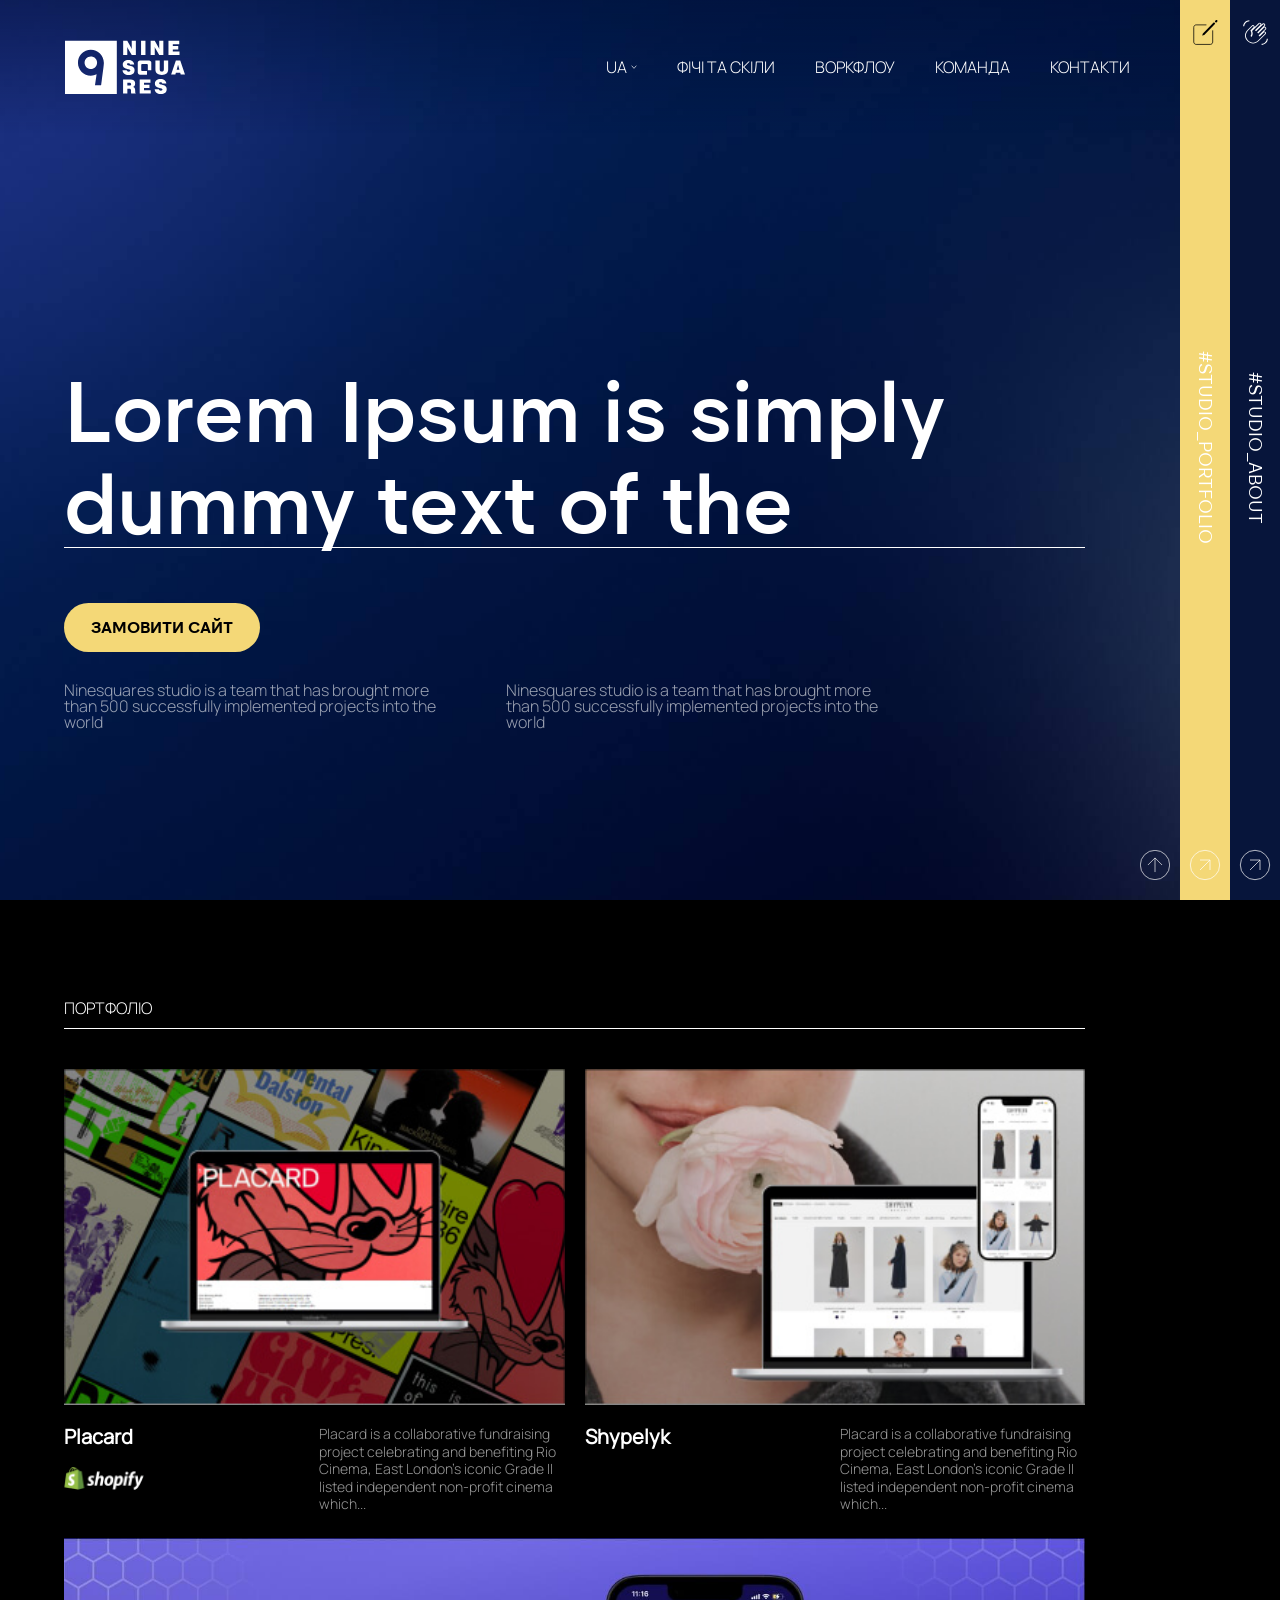
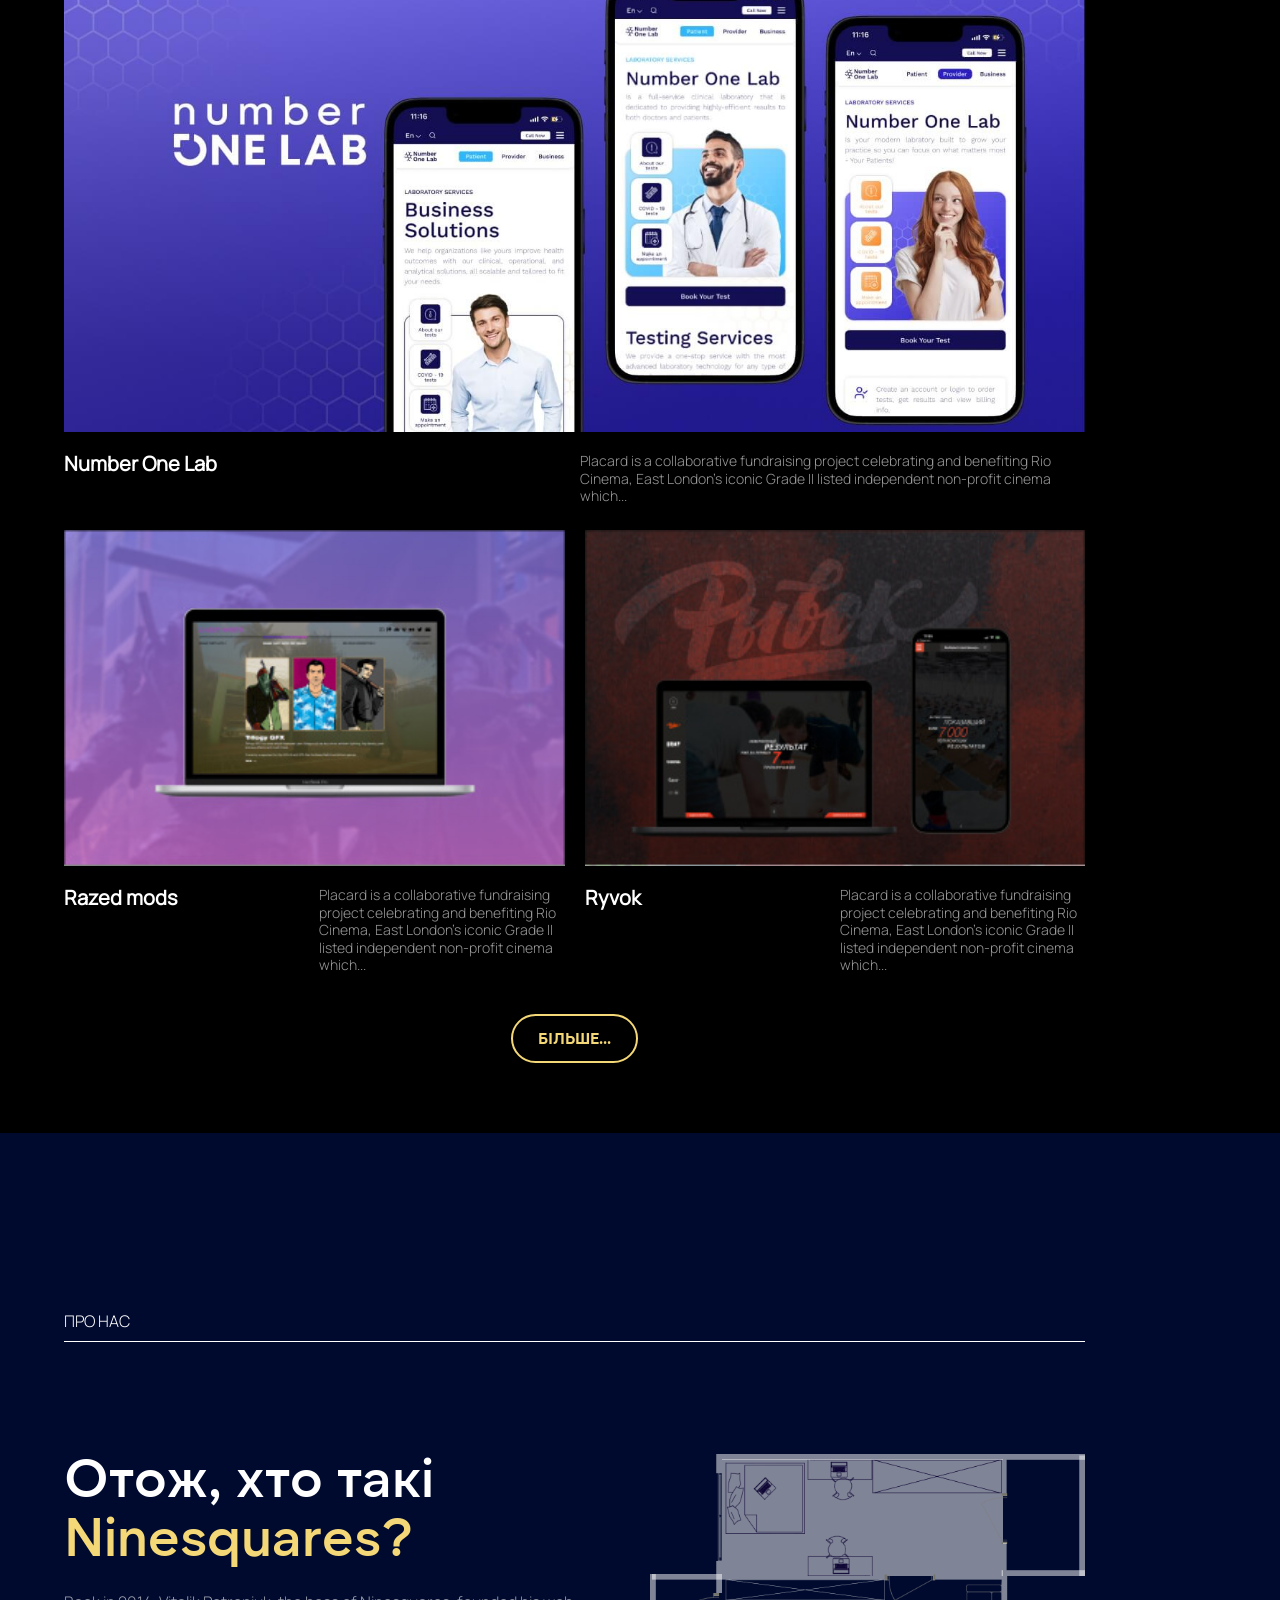
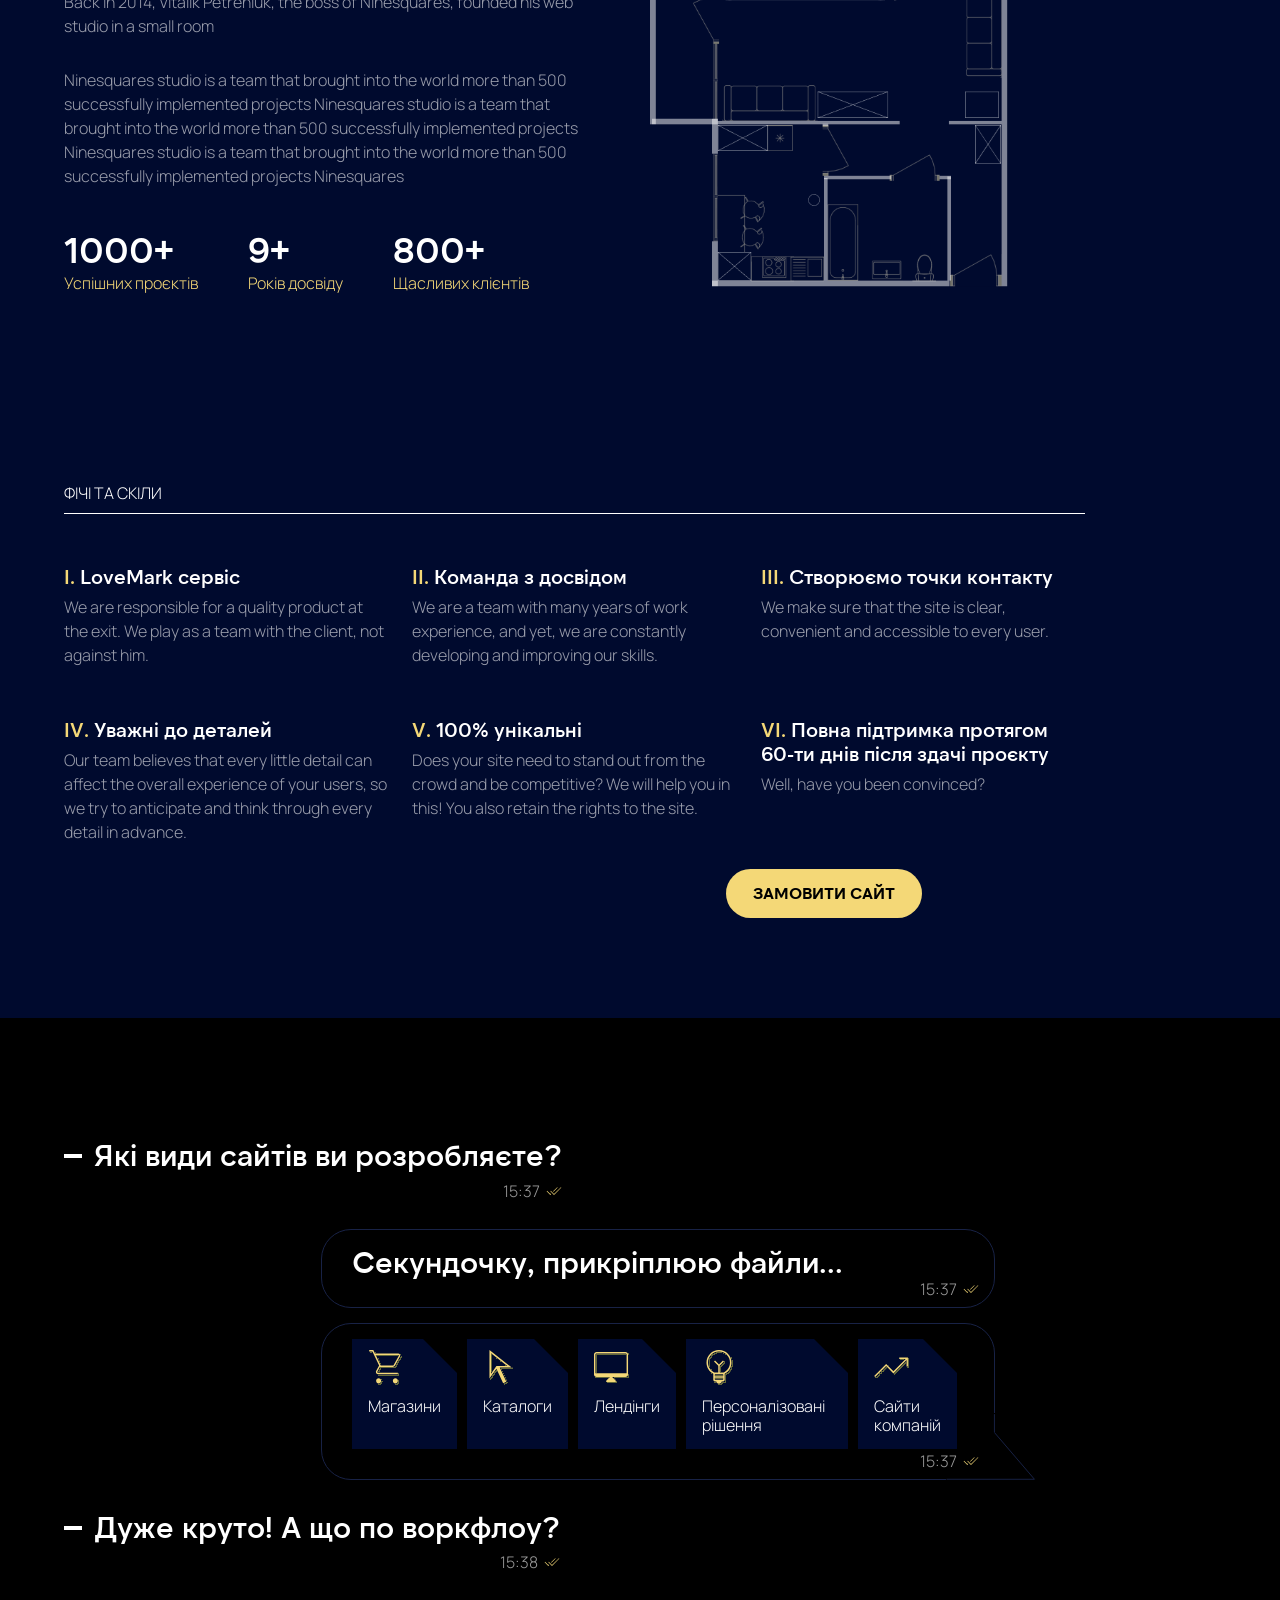
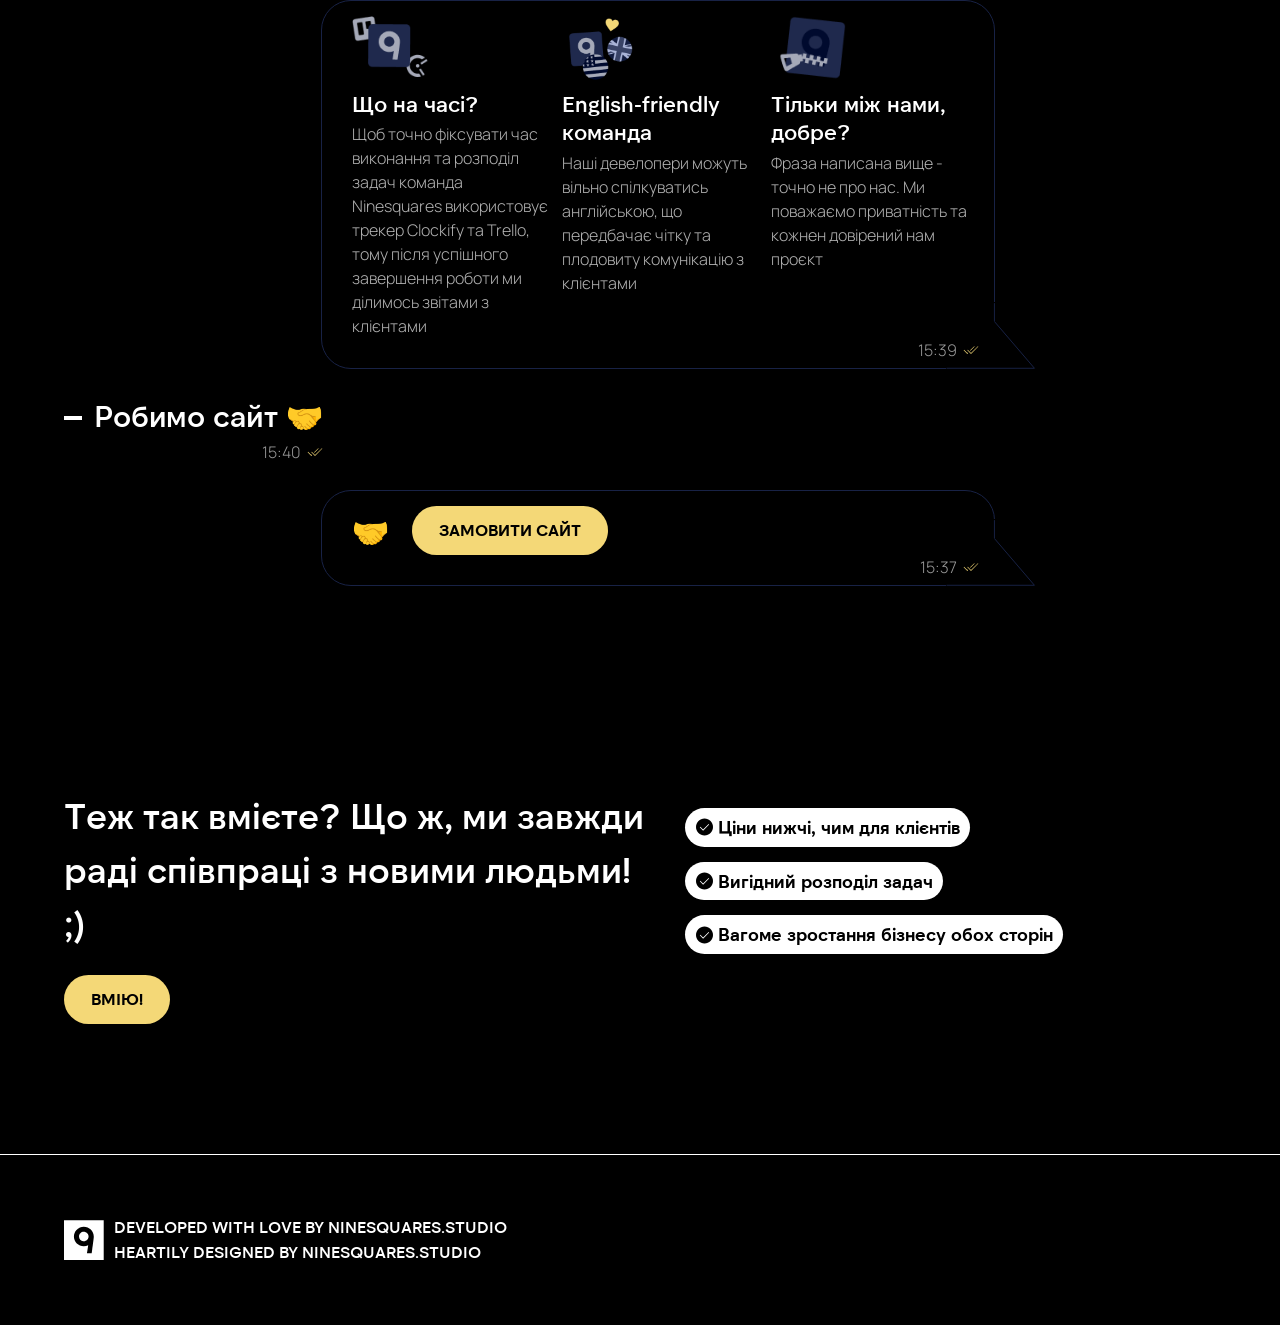
==== commit 57dcec98: "Завершив верстку" ====
--- a/_dist/index.html
+++ b/_dist/index.html
@@ -74,14 +74,14 @@
 			<a class="extra-item__ico" href="#">
 				<img src='img/home/portfolio.svg' alt=''>
 			</a>
-			<a class="extra-item__name" href="#">#studio_ПОРТФОЛІО</a>
+			<a class="extra-item__name" href="#">#studio_portfolio</a>
 			<a class="extra-item__arrow" href="#"></a>
 		</div>
 		<div class="extra-links__item extra-item">
 			<a class="extra-item__ico" href="#">
 				<img src='img/home/about.svg'>
 			</a>
-			<a class="extra-item__name" href="#">#studio_ПРО НАС</a>
+			<a class="extra-item__name" href="#">#studio_about</a>
 			<a class="extra-item__arrow" href="#"></a>
 		</div>
 	</aside>
@@ -95,12 +95,14 @@
 					</h1>
 					<div class="mainscreen__info">
 						<a href="" class="mainscreen_btn btn">ЗАМОВИТИ САЙТ</a>
-						<p class="mainscreen__text">
-							Ninesquares studio is a team that has brought more than 500 successfully implemented projects into the world
-						</p>
-						<p class="mainscreen__text">
-							Ninesquares studio is a team that has brought more than 500 successfully implemented projects into the world
-						</p>
+						<div class="mainscreen__tbox">
+							<p class="mainscreen__text">
+								Ninesquares studio is a team that has brought more than 500 successfully implemented projects into the world
+							</p>
+							<p class="mainscreen__text">
+								Ninesquares studio is a team that has brought more than 500 successfully implemented projects into the world
+							</p>
+						</div>
 					</div>
 				</div>
 			</div>
@@ -209,6 +211,9 @@
 								Ninesquares studio is a team that brought into the world more than 500 successfully implemented projects Ninesquares studio is a team that brought into the world more than 500 successfully implemented projects Ninesquares studio is a team that brought into the world more than 500 successfully implemented projects Ninesquares
 							</p>
 						</div>
+						<div class="info-about__ibox">
+							<img src='img/home/flat-plan.png' alt=''>
+						</div>
 						<div class="info-about__stats about-stats">
 							<div class="about-stats__item">
 								<p class="about-stats__nunber">1000+</p>
--- a/_dist/css/style.min.css
+++ b/_dist/css/style.min.css
@@ -1 +1 @@
-@font-face{font-family:NT-Somic;src:url(../fonts/NTSomic-Medium.woff2) format("woff2"),url(../fonts/NTSomic-Medium.woff) format("woff");font-weight:500;font-style:normal;font-display:swap}@font-face{font-family:NT-Somic;src:url(../fonts/NTSomic-Bold.woff2) format("woff2"),url(../fonts/NTSomic-Bold.woff) format("woff");font-weight:700;font-style:normal;font-display:swap}@font-face{font-family:NT-Somic;src:url(../fonts/NTSomic-Regular.woff2) format("woff2"),url(../fonts/NTSomic-Regular.woff) format("woff");font-weight:400;font-style:normal;font-display:swap}@font-face{font-family:Manrope;src:url(../fonts/Manrope-Regular.woff2) format("woff2"),url(../fonts/Manrope-Regular.woff) format("woff");font-weight:400;font-style:normal;font-display:swap}@font-face{font-family:Manrope;src:url(../fonts/Manrope-Light.woff2) format("woff2"),url(../fonts/Manrope-Light.woff) format("woff");font-weight:300;font-style:normal;font-display:swap}*,::after,::before{margin:0;padding:0;box-sizing:border-box;-moz-box-sizing:border-box;-webkit-box-sizing:border-box}body,html{height:100%;min-width:320px}body{line-height:1;font-family:Manrope;font-size:16px;font-weight:300;color:#fff;background-color:#000;-webkit-text-size-adjust:100%;-webkit-font-smoothing:antialiased;-webkit-tap-highlight-color:transparent}a{text-decoration:none;color:#fff;cursor:pointer}li,ol,ul{list-style:none}img{vertical-align:top}button{display:-webkit-inline-box;display:-ms-inline-flexbox;display:inline-flex;-webkit-box-pack:center;-ms-flex-pack:center;justify-content:center;-webkit-box-align:center;-ms-flex-align:center;align-items:center;text-align:center;border:none;outline:0;-webkit-appearance:none;-moz-appearance:none;appearance:none;border-radius:0;background-color:transparent;font-family:Manrope;font-size:16px;font-weight:300;color:#fff;cursor:pointer}input,select,textarea{resize:none;outline:0;border:none;background-color:transparent;font-family:Manrope;font-size:16px;font-weight:300;color:#fff;-webkit-appearance:none;-moz-appearance:none;appearance:none;border-radius:0}input::-webkit-inner-spin-button,input::-webkit-outer-spin-button{-webkit-appearance:none}input:-webkit-autofill,input:-webkit-autofill:focus,input:-webkit-autofill:hover,select:-webkit-autofill,select:-webkit-autofill:focus,select:-webkit-autofill:hover,textarea:-webkit-autofill,textarea:-webkit-autofill:focus,textarea:-webkit-autofill:hover{-webkit-box-shadow:0 0 0 1000px transparent inset!important;box-shadow:0 0 0 1000px transparent inset!important;-webkit-transition:background-color 5000s ease-in-out;transition:background-color 5000s ease-in-out;-webkit-text-fill-color:#fff}select::-ms-expand{display:none}h1,h2,h3,h4,h5,h6{font-family:Manrope;font-size:16px;font-weight:300}strong{font-weight:300}body._lock{overflow:hidden}.wrapper{display:-webkit-box;display:-ms-flexbox;display:flex;-webkit-box-orient:vertical;-webkit-box-direction:normal;-ms-flex-direction:column;flex-direction:column;min-height:100%;overflow:hidden}.main{-webkit-box-flex:1;-ms-flex:1 1 auto;flex:1 1 auto}._cont{max-width:1455px;padding-right:15px;padding-left:15px;margin-left:100px;margin-right:365px}h1{font:500 99px/1.09 NT-Somic}h2{font:300 16px/1.12 Manrope;padding-bottom:10px;border-bottom:1px solid #fff;text-transform:uppercase}.btn{display:-webkit-inline-box;display:-ms-inline-flexbox;display:inline-flex;-webkit-box-pack:center;-ms-flex-pack:center;justify-content:center;-webkit-box-align:center;-ms-flex-align:center;align-items:center;font:600 16px/1.56 NT-Somic;padding:15px 35px;border-radius:40px;background:#f4d877;border:2px solid transparent;color:#000;text-transform:uppercase;text-align:center;-webkit-transition:.2s linear;-o-transition:.2s linear;transition:.2s linear}.btn:hover,.btn_dark{border-color:#f4d877;background:0 0;color:#f4d877}.btn_dark:hover{background:#f4d877;border:2px solid transparent;color:#000}.header{position:fixed;top:0;left:0;width:100%;background:-webkit-gradient(linear,left top,left bottom,from(rgba(0,10,46,.43)),to(rgba(0,10,46,0)));background:-o-linear-gradient(top,rgba(0,10,46,.43) 0,rgba(0,10,46,0) 100%);background:linear-gradient(180deg,rgba(0,10,46,.43) 0,rgba(0,10,46,0) 100%);z-index:100}.header__cont{display:-webkit-box;display:-ms-flexbox;display:flex;-webkit-box-pack:justify;-ms-flex-pack:justify;justify-content:space-between;-webkit-box-align:center;-ms-flex-align:center;align-items:center;gap:10px;max-width:1592px;margin:40px 228px 40px 100px}.header__logo{-webkit-box-flex:0;-ms-flex:0 0 142px;flex:0 0 142px;-webkit-transition:.2s linear;-o-transition:.2s linear;transition:.2s linear}.header__logo:hover{-webkit-transform:scale(.95);-ms-transform:scale(.95);transform:scale(.95)}.header__logo img{width:100%;height:100%;-o-object-fit:contain;object-fit:contain}.header__burger{display:none}.main-nav{display:-webkit-box;display:-ms-flexbox;display:flex;gap:75px}.main-nav__copyright,.main-nav__link{display:none}.lang-toggle{position:relative;text-transform:uppercase}.lang-toggle__current{position:relative;cursor:pointer;padding-right:10px}.lang-toggle__current::before{content:"";position:absolute;top:50%;right:0;-webkit-transform:translateY(-50%);-ms-transform:translateY(-50%);transform:translateY(-50%);width:7px;height:4px;background:url(../img/home/language-arrow.svg) center/contain no-repeat;-webkit-transition:.2s linear;-o-transition:.2s linear;transition:.2s linear}.lang-toggle__current._active::before{-webkit-transform:translateY(-50%) rotate(-180deg);-ms-transform:translateY(-50%) rotate(-180deg);transform:translateY(-50%) rotate(-180deg)}.lang-toggle__list{display:none;position:absolute;top:100%;left:0;width:100%}.lang-toggle__item{margin:10px 0}.lang-toggle__item._active{display:none}.lang-toggle__item a{-webkit-transition:.2s linear;-o-transition:.2s linear;transition:.2s linear}.lang-toggle__item a:hover{opacity:.6}.main-menu{display:-webkit-box;display:-ms-flexbox;display:flex;gap:75px}.main-menu__item a{text-transform:uppercase;-webkit-transition:.2s linear;-o-transition:.2s linear;transition:.2s linear}.main-menu__item a:hover{opacity:.6}.footer{border-top:1px solid #fff}.footer__cont{padding-top:60px;padding-bottom:60px}.author{display:-webkit-box;display:-ms-flexbox;display:flex;-webkit-box-align:center;-ms-flex-align:center;align-items:center;gap:10px}.author__logo{display:block;width:40px;height:40px;-webkit-transition:.2s linear;-o-transition:.2s linear;transition:.2s linear}.author__logo:hover{-webkit-transform:scale(.95);-ms-transform:scale(.95);transform:scale(.95)}.author__logo img{width:100%;height:100%;-o-object-fit:contain;object-fit:contain}.author__text{font:500 16px/1.56 NT-Somic}.extra-links{position:fixed;top:0;right:0;height:100%;display:-webkit-box;display:-ms-flexbox;display:flex;-webkit-box-align:end;-ms-flex-align:end;align-items:flex-end;z-index:100}.extra-links__item:nth-child(2){background:#f4d877}.extra-links__item:nth-child(3){background:#07153b}.extra-item{display:-webkit-box;display:-ms-flexbox;display:flex;-webkit-box-orient:vertical;-webkit-box-direction:normal;-ms-flex-direction:column;flex-direction:column;-webkit-box-pack:justify;-ms-flex-pack:justify;justify-content:space-between;-webkit-box-align:center;-ms-flex-align:center;align-items:center;height:100%;padding:37px 21px}.extra-item_current{height:auto}.extra-item_current .extra-item__arrow{-webkit-transform:rotate(0);-ms-transform:rotate(0);transform:rotate(0)}.extra-item a,.extra-item button{-webkit-transition:.2s linear;-o-transition:.2s linear;transition:.2s linear}.extra-item a:hover,.extra-item button:hover{opacity:.6}.extra-item__arrow{display:block;width:45px;height:45px;background:url(../img/home/arrow-top.svg) center/contain no-repeat;-webkit-transform:rotate(45deg);-ms-transform:rotate(45deg);transform:rotate(45deg)}.extra-item__ico{width:35px;height:35px}.extra-item__ico img{width:100%;height:100%;-o-object-fit:contain;object-fit:contain}.extra-item__name{font:400 24px/1.08 NT-Somic;text-transform:uppercase;-webkit-writing-mode:vertical-rl;-ms-writing-mode:tb-rl;writing-mode:vertical-rl}.mainscreen{display:-webkit-box;display:-ms-flexbox;display:flex;-webkit-box-orient:vertical;-webkit-box-direction:normal;-ms-flex-direction:column;flex-direction:column;-webkit-box-pack:end;-ms-flex-pack:end;justify-content:flex-end;min-height:100vh;background:url(../img/home/mainscreen-bg.jpg) center/cover no-repeat}.mainscreen__cont{padding-top:144px;padding-bottom:170px}.mainscreen__title{border-bottom:1px solid #fff;margin-bottom:55px}.mainscreen__info{display:-webkit-box;display:-ms-flexbox;display:flex;gap:47px}.mainscreen__text{color:#ffffff99;max-width:395px}.portfolio__cont{padding-top:174px;padding-bottom:120px}.portfolio__title{margin-bottom:60px}.portfolio__list{display:-webkit-box;display:-ms-flexbox;display:flex;-ms-flex-wrap:wrap;flex-wrap:wrap;-webkit-column-gap:40px;-moz-column-gap:40px;column-gap:40px;row-gap:45px;margin-bottom:60px}.portfolio__more{text-align:center}.item-portfolio{width:calc(50% - 20px)}.item-portfolio_big{width:100%}.item-portfolio_big .item-portfolio__text{max-width:652px}.item-portfolio__ibox{display:block;margin-bottom:20px}.item-portfolio__ibox img{width:100%;height:100%;-o-object-fit:contain;object-fit:contain}.item-portfolio__info{display:-webkit-box;display:-ms-flexbox;display:flex;gap:10px}.item-portfolio__left,.item-portfolio__right{width:calc(50% - 5px)}.item-portfolio__name{font:600 24px/1.2 Manrope}.item-portfolio__platform{width:90px;margin-top:22px}.item-portfolio__platform img{width:100%;height:100%;-o-object-fit:contain;object-fit:contain}.item-portfolio__text{font:300 16px/1.25 Manrope;color:#fffFFF99;max-width:324px}.about{background:#000a2e}.about__cont{padding-top:180px;padding-bottom:110px}.about__title{margin-bottom:104px}.about__content{display:-webkit-box;display:-ms-flexbox;display:flex;gap:70px}.about__info{width:calc(54% - 35px)}.about__ibox{width:calc(46% - 35px)}.about__ibox img{width:100%;height:100%;-o-object-fit:contain;object-fit:contain}.info-about{display:-webkit-box;display:-ms-flexbox;display:flex;-webkit-box-orient:vertical;-webkit-box-direction:normal;-ms-flex-direction:column;flex-direction:column;-webkit-box-pack:center;-ms-flex-pack:center;justify-content:center}.info-about__title{font:500 54px/1.09 NT-Somic;margin-bottom:27px}.info-about__title strong{color:#f4d877;font-weight:500}.info-about__tbox{color:#fffFFF99;line-height:1.5;margin-bottom:40px}.info-about__tbox p:not(:last-child){margin-bottom:30px}.about-stats{display:-webkit-box;display:-ms-flexbox;display:flex;-ms-flex-wrap:wrap;flex-wrap:wrap;-webkit-column-gap:50px;-moz-column-gap:50px;column-gap:50px;row-gap:10px}.about-stats__nunber{font:500 36px/1.19 NT-Somic}.about-stats__name{line-height:1.5;color:#f4d877}.features{background:#000a2e}.features__cont{padding-top:110px;padding-bottom:134px}.features__title{margin-bottom:73px}.features__list{display:-webkit-box;display:-ms-flexbox;display:flex;-ms-flex-wrap:wrap;flex-wrap:wrap;-webkit-column-gap:45px;-moz-column-gap:45px;column-gap:45px;row-gap:80px;margin-bottom:20px}.features__item{width:calc(33.33% - 30px)}.features__name{font:500 24px/1.2 NT-Somic;margin-bottom:7px}.features__name strong{color:#f4d877;font-weight:500}.features__text{color:#fffFFF99;line-height:1.5}.features__link{text-align:right;padding-right:16%}.dialog__cont{padding-top:187px;padding-bottom:122px}.dialog__phrase:not(:last-child){margin-bottom:30px}.phrase-dialog{display:-webkit-box;display:-ms-flexbox;display:flex;-webkit-box-orient:vertical;-webkit-box-direction:normal;-ms-flex-direction:column;flex-direction:column;row-gap:15px}.phrase-dialog_client{-webkit-box-align:start;-ms-flex-align:start;align-items:start}.phrase-dialog_client .phrase-dialog__text{position:relative;padding-left:30px}.phrase-dialog_client .phrase-dialog__text::before{content:"";position:absolute;top:50%;left:0;width:18px;height:4px;background:#fff}.phrase-dialog_team{-webkit-box-align:end;-ms-flex-align:end;align-items:end}.phrase-dialog_team .phrase-dialog__item{position:relative;padding:24px 45px 30px 60px;border:1px solid #182246;border-radius:30px;min-width:66%;margin-right:90px}.phrase-dialog_team .phrase-dialog__item:last-child::before{content:"";position:absolute;bottom:-1px;right:-42px;width:90px;height:67px;background:url(../img/home/phrase-angle.svg) center/contain no-repeat #000}.phrase-dialog_team .phrase-dialog__time{bottom:10px;right:15px}.phrase-dialog__item{display:inline-block;position:relative;padding-bottom:28px}.phrase-dialog__text{font:500 36px/1.08 NT-Somic}.phrase-dialog__time{display:inline-block;position:absolute;bottom:0;right:0;color:#fffFFF99;padding-right:22px}.phrase-dialog__time::before{content:"";position:absolute;top:50%;right:0;-webkit-transform:translateY(-50%);-ms-transform:translateY(-50%);transform:translateY(-50%);width:17px;height:9px;background:url(../img/home/chat-tick.svg) center/contain no-repeat}.phrase-dialog__deal{display:-webkit-box;display:-ms-flexbox;display:flex;-webkit-box-align:center;-ms-flex-align:center;align-items:center;gap:23px}.phrase-sites{display:-webkit-box;display:-ms-flexbox;display:flex;-ms-flex-wrap:wrap;flex-wrap:wrap;-webkit-column-gap:22px;-moz-column-gap:22px;column-gap:22px;row-gap:10px}.phrase-sites__item{position:relative;background:#000a2e;padding:11px 16px 14px}.phrase-sites__item::before{content:"";position:absolute;top:0;right:0;width:0;height:0;border-style:solid;border-width:0 34px 34px 0;border-color:transparent #000 transparent transparent}.phrase-sites__ibox{width:35px;height:35px;margin-bottom:12px}.phrase-sites__ibox img{width:100%;height:100%;-o-object-fit:contain;object-fit:contain}.phrase-sites__name{line-height:1.18;max-width:130px}.phrase-workflow{display:-webkit-box;display:-ms-flexbox;display:flex;gap:12px}.phrase-workflow__item{width:calc(33.33% - 8px);max-width:240px}.phrase-workflow__ibox{width:98px;height:80px;margin-bottom:8px}.phrase-workflow__ibox img{width:100%;height:100%;-o-object-fit:contain;object-fit:contain}.phrase-workflow__title{font:500 24px/1.29 NT-Somic;margin-bottom:5px}.phrase-workflow__text{color:#fffFFFB2;line-height:1.5}.partnership__cont{display:-webkit-box;display:-ms-flexbox;display:flex;gap:36px;padding-top:122px;padding-bottom:130px}.partnership__left{-webkit-box-flex:1;-ms-flex:1 1 auto;flex:1 1 auto}.partnership__text{font:500 36px/1.5 NT-Somic;margin-bottom:25px}.partnership__right{-webkit-box-flex:0;-ms-flex:0 0 400px;flex:0 0 400px;padding-top:20px}.partnership__list{display:-webkit-box;display:-ms-flexbox;display:flex;-webkit-box-orient:vertical;-webkit-box-direction:normal;-ms-flex-direction:column;flex-direction:column;-webkit-box-align:start;-ms-flex-align:start;align-items:flex-start;gap:15px}.partnership__item{position:relative;font:600 18px/1.38 NT-Somic;color:#000;background:#fff;border-radius:20px;padding:7px 10px 7px 33px}.partnership__item::before{content:"";position:absolute;top:50%;left:10px;-webkit-transform:translateY(-50%);-ms-transform:translateY(-50%);transform:translateY(-50%);width:18px;height:18px;background:url(../img/home/benefits-tick.svg) center/contain no-repeat}+@font-face{font-family:NT-Somic;src:url(../fonts/NTSomic-Medium.woff2) format("woff2"),url(../fonts/NTSomic-Medium.woff) format("woff");font-weight:500;font-style:normal;font-display:swap}@font-face{font-family:NT-Somic;src:url(../fonts/NTSomic-Bold.woff2) format("woff2"),url(../fonts/NTSomic-Bold.woff) format("woff");font-weight:700;font-style:normal;font-display:swap}@font-face{font-family:NT-Somic;src:url(../fonts/NTSomic-Regular.woff2) format("woff2"),url(../fonts/NTSomic-Regular.woff) format("woff");font-weight:400;font-style:normal;font-display:swap}@font-face{font-family:Manrope;src:url(../fonts/Manrope-Regular.woff2) format("woff2"),url(../fonts/Manrope-Regular.woff) format("woff");font-weight:400;font-style:normal;font-display:swap}@font-face{font-family:Manrope;src:url(../fonts/Manrope-Light.woff2) format("woff2"),url(../fonts/Manrope-Light.woff) format("woff");font-weight:300;font-style:normal;font-display:swap}*,::after,::before{margin:0;padding:0;box-sizing:border-box;-moz-box-sizing:border-box;-webkit-box-sizing:border-box}body,html{height:100%;min-width:320px}body{line-height:1;font-family:Manrope;font-size:16px;font-weight:300;color:#fff;background-color:#000;-webkit-text-size-adjust:100%;-webkit-font-smoothing:antialiased;-webkit-tap-highlight-color:transparent}a{text-decoration:none;color:#fff;cursor:pointer}li,ol,ul{list-style:none}img{vertical-align:top}button{display:-webkit-inline-box;display:-ms-inline-flexbox;display:inline-flex;-webkit-box-pack:center;-ms-flex-pack:center;justify-content:center;-webkit-box-align:center;-ms-flex-align:center;align-items:center;text-align:center;border:none;outline:0;-webkit-appearance:none;-moz-appearance:none;appearance:none;border-radius:0;background-color:transparent;font-family:Manrope;font-size:16px;font-weight:300;color:#fff;cursor:pointer}input,select,textarea{resize:none;outline:0;border:none;background-color:transparent;font-family:Manrope;font-size:16px;font-weight:300;color:#fff;-webkit-appearance:none;-moz-appearance:none;appearance:none;border-radius:0}input::-webkit-inner-spin-button,input::-webkit-outer-spin-button{-webkit-appearance:none}input:-webkit-autofill,input:-webkit-autofill:focus,input:-webkit-autofill:hover,select:-webkit-autofill,select:-webkit-autofill:focus,select:-webkit-autofill:hover,textarea:-webkit-autofill,textarea:-webkit-autofill:focus,textarea:-webkit-autofill:hover{-webkit-box-shadow:0 0 0 1000px transparent inset!important;box-shadow:0 0 0 1000px transparent inset!important;-webkit-transition:background-color 5000s ease-in-out;transition:background-color 5000s ease-in-out;-webkit-text-fill-color:#fff}select::-ms-expand{display:none}h1,h2,h3,h4,h5,h6{font-family:Manrope;font-size:16px;font-weight:300}strong{font-weight:300}body._lock{overflow:hidden}.wrapper{display:-webkit-box;display:-ms-flexbox;display:flex;-webkit-box-orient:vertical;-webkit-box-direction:normal;-ms-flex-direction:column;flex-direction:column;min-height:100%;overflow:hidden}.main{-webkit-box-flex:1;-ms-flex:1 1 auto;flex:1 1 auto}._cont{max-width:1455px;padding-right:15px;padding-left:15px;margin-left:100px;margin-right:365px}h1{font:500 99px/1.09 NT-Somic}h2{font:300 16px/1.12 Manrope;padding-bottom:10px;border-bottom:1px solid #fff;text-transform:uppercase}.btn{display:-webkit-inline-box;display:-ms-inline-flexbox;display:inline-flex;-webkit-box-pack:center;-ms-flex-pack:center;justify-content:center;-webkit-box-align:center;-ms-flex-align:center;align-items:center;font:600 16px/1.56 NT-Somic;padding:15px 35px;border-radius:40px;background:#f4d877;border:2px solid transparent;color:#000;text-transform:uppercase;text-align:center;-webkit-transition:.2s linear;-o-transition:.2s linear;transition:.2s linear}.btn:hover,.btn_dark{border-color:#f4d877;background:0 0;color:#f4d877}.btn_dark:hover{background:#f4d877;border:2px solid transparent;color:#000}.header{position:fixed;top:0;left:0;width:100%;background:-webkit-gradient(linear,left top,left bottom,from(rgba(0,10,46,.43)),to(rgba(0,10,46,0)));background:-o-linear-gradient(top,rgba(0,10,46,.43) 0,rgba(0,10,46,0) 100%);background:linear-gradient(180deg,rgba(0,10,46,.43) 0,rgba(0,10,46,0) 100%);z-index:100}.header__cont{display:-webkit-box;display:-ms-flexbox;display:flex;-webkit-box-pack:justify;-ms-flex-pack:justify;justify-content:space-between;-webkit-box-align:center;-ms-flex-align:center;align-items:center;gap:10px;max-width:1592px;margin:40px 228px 40px 100px}.header__logo{-webkit-box-flex:0;-ms-flex:0 0 142px;flex:0 0 142px;-webkit-transition:.2s linear;-o-transition:.2s linear;transition:.2s linear}.header__logo:hover{-webkit-transform:scale(.95);-ms-transform:scale(.95);transform:scale(.95)}.header__logo img{width:100%;height:100%;-o-object-fit:contain;object-fit:contain}.header__burger{display:none;position:relative;-webkit-box-flex:0;-ms-flex:0 0 23px;flex:0 0 23px;height:23px}.header__burger::after,.header__burger::before{content:"";position:absolute;width:18px;height:1px;-webkit-transform:rotate(-45deg);-ms-transform:rotate(-45deg);transform:rotate(-45deg);background:#fff;-webkit-transition:.2s linear;-o-transition:.2s linear;transition:.2s linear}.header__burger::before{top:7px;left:-2px}.header__burger::after{bottom:7px;right:-2px}.header__burger._active::before{-webkit-transform:rotate(-135deg);-ms-transform:rotate(-135deg);transform:rotate(-135deg)}.header__burger._active::after{bottom:6px;-webkit-transform:rotate(45deg);-ms-transform:rotate(45deg);transform:rotate(45deg)}.header__burger span{position:absolute;top:50%;left:50%;-webkit-transform:translate(-50%,-50%) rotate(-45deg);-ms-transform:translate(-50%,-50%) rotate(-45deg);transform:translate(-50%,-50%) rotate(-45deg);width:32px;height:1px;background:#fff}.main-nav{display:-webkit-box;display:-ms-flexbox;display:flex;gap:75px}.main-nav__copyright,.main-nav__link{display:none}.lang-toggle{position:relative;text-transform:uppercase}.lang-toggle__current{position:relative;cursor:pointer;padding-right:10px}.lang-toggle__current::before{content:"";position:absolute;top:50%;right:0;-webkit-transform:translateY(-50%);-ms-transform:translateY(-50%);transform:translateY(-50%);width:7px;height:4px;background:url(../img/home/language-arrow.svg) center/contain no-repeat;-webkit-transition:.2s linear;-o-transition:.2s linear;transition:.2s linear}.lang-toggle__current._active::before{-webkit-transform:translateY(-50%) rotate(-180deg);-ms-transform:translateY(-50%) rotate(-180deg);transform:translateY(-50%) rotate(-180deg)}.lang-toggle__list{display:none;position:absolute;top:100%;left:0;width:100%}.lang-toggle__item{margin:10px 0}.lang-toggle__item._active{display:none}.lang-toggle__item a{-webkit-transition:.2s linear;-o-transition:.2s linear;transition:.2s linear}.lang-toggle__item a:hover{opacity:.6}.main-menu{display:-webkit-box;display:-ms-flexbox;display:flex;gap:75px}.main-menu__item a{text-transform:uppercase;-webkit-transition:.2s linear;-o-transition:.2s linear;transition:.2s linear}.main-menu__item a:hover{opacity:.6}.footer{border-top:1px solid #fff}.footer__cont{padding-top:60px;padding-bottom:60px}.author{display:-webkit-box;display:-ms-flexbox;display:flex;-webkit-box-align:center;-ms-flex-align:center;align-items:center;gap:10px}.author__logo{display:block;width:40px;height:40px;-webkit-transition:.2s linear;-o-transition:.2s linear;transition:.2s linear}.author__logo:hover{-webkit-transform:scale(.95);-ms-transform:scale(.95);transform:scale(.95)}.author__logo img{width:100%;height:100%;-o-object-fit:contain;object-fit:contain}.author__text{font:500 16px/1.56 NT-Somic}.extra-links{position:fixed;top:0;right:0;height:100%;display:-webkit-box;display:-ms-flexbox;display:flex;-webkit-box-align:end;-ms-flex-align:end;align-items:flex-end;z-index:100}.extra-links__item:nth-child(2){background:#f4d877}.extra-links__item:nth-child(3){background:#07153b}.extra-item{position:relative;display:-webkit-box;display:-ms-flexbox;display:flex;-webkit-box-orient:vertical;-webkit-box-direction:normal;-ms-flex-direction:column;flex-direction:column;-webkit-box-pack:justify;-ms-flex-pack:justify;justify-content:space-between;-webkit-box-align:center;-ms-flex-align:center;align-items:center;gap:10px;height:100%;padding:37px 21px}.extra-item_current{position:absolute;bottom:0;right:100%;height:auto}.extra-item_current .extra-item__arrow{-webkit-transform:rotate(0);-ms-transform:rotate(0);transform:rotate(0)}.extra-item a,.extra-item button{-webkit-transition:.2s linear;-o-transition:.2s linear;transition:.2s linear}.extra-item a:hover,.extra-item button:hover{opacity:.6}.extra-item__arrow{display:block;width:45px;height:45px;background:url(../img/home/arrow-top.svg) center/contain no-repeat;-webkit-transform:rotate(45deg);-ms-transform:rotate(45deg);transform:rotate(45deg)}.extra-item__ico{width:35px;height:35px}.extra-item__ico img{width:100%;height:100%;-o-object-fit:contain;object-fit:contain}.extra-item__name{font:400 24px/1.08 NT-Somic;text-transform:uppercase;-webkit-writing-mode:vertical-rl;-ms-writing-mode:tb-rl;writing-mode:vertical-rl}.mainscreen{display:-webkit-box;display:-ms-flexbox;display:flex;-webkit-box-orient:vertical;-webkit-box-direction:normal;-ms-flex-direction:column;flex-direction:column;-webkit-box-pack:end;-ms-flex-pack:end;justify-content:flex-end;min-height:100vh;background:url(../img/home/mainscreen-bg.jpg) center/cover no-repeat}.mainscreen__cont{padding-top:155px;padding-bottom:170px}.mainscreen__title{border-bottom:1px solid #fff;margin-bottom:55px}.mainscreen__info{display:-webkit-box;display:-ms-flexbox;display:flex;-ms-flex-wrap:wrap;flex-wrap:wrap;-webkit-column-gap:47px;-moz-column-gap:47px;column-gap:47px;row-gap:20px}.mainscreen__tbox{display:-webkit-box;display:-ms-flexbox;display:flex;gap:47px}.mainscreen__text{color:#ffffff99;max-width:395px}.portfolio__cont{padding-top:174px;padding-bottom:120px}.portfolio__title{margin-bottom:60px}.portfolio__list{display:-webkit-box;display:-ms-flexbox;display:flex;-ms-flex-wrap:wrap;flex-wrap:wrap;-webkit-column-gap:40px;-moz-column-gap:40px;column-gap:40px;row-gap:45px;margin-bottom:60px}.portfolio__more{text-align:center}.item-portfolio{width:calc(50% - 20px)}.item-portfolio_big{width:100%}.item-portfolio_big .item-portfolio__text{max-width:652px}.item-portfolio__ibox{display:block;margin-bottom:20px}.item-portfolio__ibox img{width:100%;height:100%;-o-object-fit:contain;object-fit:contain}.item-portfolio__info{display:-webkit-box;display:-ms-flexbox;display:flex;gap:10px}.item-portfolio__left,.item-portfolio__right{width:calc(50% - 5px)}.item-portfolio__name{font:600 24px/1.2 Manrope}.item-portfolio__platform{width:90px;margin-top:22px}.item-portfolio__platform img{width:100%;height:100%;-o-object-fit:contain;object-fit:contain}.item-portfolio__text{font:300 16px/1.25 Manrope;color:#fffFFF99;max-width:324px}.about{background:#000a2e}.about__cont{padding-top:180px;padding-bottom:110px}.about__title{margin-bottom:104px}.about__content{display:-webkit-box;display:-ms-flexbox;display:flex;gap:70px}.about__info{width:calc(54% - 35px)}.about__ibox{width:calc(46% - 35px)}.about__ibox img{width:100%;height:100%;-o-object-fit:contain;object-fit:contain}.info-about{display:-webkit-box;display:-ms-flexbox;display:flex;-webkit-box-orient:vertical;-webkit-box-direction:normal;-ms-flex-direction:column;flex-direction:column;-webkit-box-pack:center;-ms-flex-pack:center;justify-content:center}.info-about__title{font:500 54px/1.09 NT-Somic;margin-bottom:27px}.info-about__title strong{color:#f4d877;font-weight:500}.info-about__tbox{color:#fffFFF99;line-height:1.5;margin-bottom:40px}.info-about__tbox p:not(:last-child){margin-bottom:30px}.info-about__ibox{display:none}.info-about__ibox img{width:100%;height:100%;-o-object-fit:contain;object-fit:contain}.about-stats{display:-webkit-box;display:-ms-flexbox;display:flex;-ms-flex-wrap:wrap;flex-wrap:wrap;-webkit-column-gap:50px;-moz-column-gap:50px;column-gap:50px;row-gap:10px}.about-stats__nunber{font:500 36px/1.19 NT-Somic}.about-stats__name{line-height:1.5;color:#f4d877}.features{background:#000a2e}.features__cont{padding-top:110px;padding-bottom:134px}.features__title{margin-bottom:73px}.features__list{display:-webkit-box;display:-ms-flexbox;display:flex;-ms-flex-wrap:wrap;flex-wrap:wrap;-webkit-column-gap:45px;-moz-column-gap:45px;column-gap:45px;row-gap:80px;margin-bottom:20px}.features__item{width:calc(33.33% - 30px)}.features__name{font:500 24px/1.2 NT-Somic;margin-bottom:7px}.features__name strong{color:#f4d877;font-weight:500}.features__text{color:#fffFFF99;line-height:1.5}.features__link{text-align:right;padding-right:16%}.dialog__cont{padding-top:187px;padding-bottom:122px}.dialog__phrase:not(:last-child){margin-bottom:30px}.phrase-dialog{display:-webkit-box;display:-ms-flexbox;display:flex;-webkit-box-orient:vertical;-webkit-box-direction:normal;-ms-flex-direction:column;flex-direction:column;row-gap:15px}.phrase-dialog_client{-webkit-box-align:start;-ms-flex-align:start;align-items:start}.phrase-dialog_client .phrase-dialog__text{position:relative;padding-left:30px}.phrase-dialog_client .phrase-dialog__text::before{content:"";position:absolute;top:50%;left:0;width:18px;height:4px;background:#fff}.phrase-dialog_team{-webkit-box-align:end;-ms-flex-align:end;align-items:end}.phrase-dialog_team .phrase-dialog__item{position:relative;padding:24px 45px 30px 60px;border:1px solid #182246;border-radius:30px;min-width:66%;margin-right:90px}.phrase-dialog_team .phrase-dialog__item:last-child::before{content:"";position:absolute;bottom:-1px;right:-42px;width:90px;height:67px;background:url(../img/home/phrase-angle.svg) center/contain no-repeat #000}.phrase-dialog_team .phrase-dialog__time{bottom:10px;right:15px}.phrase-dialog__item{display:inline-block;position:relative;padding-bottom:28px}.phrase-dialog__text{font:500 36px/1.08 NT-Somic}.phrase-dialog__time{display:inline-block;position:absolute;bottom:0;right:0;color:#fffFFF99;padding-right:22px}.phrase-dialog__time::before{content:"";position:absolute;top:50%;right:0;-webkit-transform:translateY(-50%);-ms-transform:translateY(-50%);transform:translateY(-50%);width:17px;height:9px;background:url(../img/home/chat-tick.svg) center/contain no-repeat}.phrase-dialog__deal{display:-webkit-box;display:-ms-flexbox;display:flex;-webkit-box-align:center;-ms-flex-align:center;align-items:center;gap:23px}.phrase-sites{display:-webkit-box;display:-ms-flexbox;display:flex;-ms-flex-wrap:wrap;flex-wrap:wrap;-webkit-column-gap:22px;-moz-column-gap:22px;column-gap:22px;row-gap:10px}.phrase-sites__item{position:relative;background:#000a2e;padding:11px 16px 14px}.phrase-sites__item::before{content:"";position:absolute;top:0;right:0;width:0;height:0;border-style:solid;border-width:0 34px 34px 0;border-color:transparent #000 transparent transparent}.phrase-sites__ibox{width:35px;height:35px;margin-bottom:12px}.phrase-sites__ibox img{width:100%;height:100%;-o-object-fit:contain;object-fit:contain}.phrase-sites__name{line-height:1.18;max-width:130px}.phrase-workflow{display:-webkit-box;display:-ms-flexbox;display:flex;gap:12px}.phrase-workflow__item{width:calc(33.33% - 8px);max-width:240px}.phrase-workflow__ibox{width:98px;height:80px;margin-bottom:8px}.phrase-workflow__ibox img{width:100%;height:100%;-o-object-fit:contain;object-fit:contain}.phrase-workflow__title{font:500 24px/1.29 NT-Somic;margin-bottom:5px}.phrase-workflow__text{color:#fffFFFB2;line-height:1.5}.partnership__cont{display:-webkit-box;display:-ms-flexbox;display:flex;gap:36px;padding-top:122px;padding-bottom:130px}.partnership__left{-webkit-box-flex:1;-ms-flex:1 1 auto;flex:1 1 auto}.partnership__text{font:500 36px/1.5 NT-Somic;margin-bottom:25px}.partnership__right{-webkit-box-flex:0;-ms-flex:0 0 400px;flex:0 0 400px;padding-top:20px}.partnership__list{display:-webkit-box;display:-ms-flexbox;display:flex;-webkit-box-orient:vertical;-webkit-box-direction:normal;-ms-flex-direction:column;flex-direction:column;-webkit-box-align:start;-ms-flex-align:start;align-items:flex-start;gap:15px}.partnership__item{position:relative;font:600 18px/1.38 NT-Somic;color:#000;background:#fff;border-radius:20px;padding:7px 10px 7px 33px}.partnership__item::before{content:"";position:absolute;top:50%;left:10px;-webkit-transform:translateY(-50%);-ms-transform:translateY(-50%);transform:translateY(-50%);width:18px;height:18px;background:url(../img/home/benefits-tick.svg) center/contain no-repeat}@media (max-width:1600px){._cont{margin-left:65px;margin-right:240px}.header__cont{max-width:1320px;margin:40px 195px 40px 85px}.header__logo{-webkit-box-flex:0;-ms-flex:0 0 120px;flex:0 0 120px}.extra-item{padding:25px 15px}.extra-item__arrow{width:35px;height:35px}.extra-item__ico{width:30px;height:30px}.extra-item__name{font-size:20px}}@media (max-width:1440px){._cont{margin-left:49px;margin-right:180px}h1{font-size:85px}.btn{padding:10px 25px}.header__cont{max-width:1225px;margin:40px 150px 40px 65px}.main-nav{display:-webkit-box;display:-ms-flexbox;display:flex;gap:40px}.main-menu{gap:40px}.extra-item{padding:20px 10px}.extra-item__arrow{width:30px;height:30px}.extra-item__ico{width:25px;height:25px}.extra-item__name{font-size:18px}.mainscreen__info{gap:30px}.portfolio__cont{padding-top:100px;padding-bottom:70px}.portfolio__title{margin-bottom:40px}.portfolio__list{-webkit-column-gap:20px;-moz-column-gap:20px;column-gap:20px;row-gap:25px;margin-bottom:40px}.item-portfolio{width:calc(50% - 10px)}.item-portfolio_big{width:100%}.item-portfolio__name{font-size:20px}.item-portfolio__platform{width:80px;margin-top:18px}.item-portfolio__text{font-size:14px}.features__cont{padding-top:80px;padding-bottom:100px}.features__title{margin-bottom:50px}.features__list{-webkit-column-gap:24px;-moz-column-gap:24px;column-gap:24px;row-gap:50px;margin-bottom:25px}.features__item{width:calc(33.33% - 16px)}.features__name{font-size:20px}.dialog__cont{padding-top:120px;padding-bottom:80px}.phrase-dialog_team .phrase-dialog__item{padding:15px 25px 30px 30px}.phrase-dialog__item{max-width:60%}.phrase-dialog__text{font-size:30px}.phrase-sites{-webkit-column-gap:10px;-moz-column-gap:10px;column-gap:10px}.phrase-workflow__ibox{width:80px;height:65px}.phrase-workflow__title{font-size:22px}}@media (max-width:992px){._cont{margin-left:0;margin-right:0}.btn{font-size:14px;padding:10px 20px}.header__cont{margin:20px 15px}.header__logo{position:relative;-webkit-box-flex:0;-ms-flex:0 0 100px;flex:0 0 100px;z-index:100}.extra-links{top:initial;bottom:0;height:auto;width:100%;-webkit-box-orient:horizontal;-webkit-box-direction:reverse;-ms-flex-direction:row-reverse;flex-direction:row-reverse}.extra-item{-webkit-box-orient:horizontal;-webkit-box-direction:normal;-ms-flex-direction:row;flex-direction:row;-webkit-box-pack:center;-ms-flex-pack:center;justify-content:center;gap:12px;width:50%;padding:16px}.extra-item__ico,.extra-item_current{display:none}.extra-item__name{-webkit-writing-mode:initial;-ms-writing-mode:initial;writing-mode:initial}.mainscreen__cont{padding-top:95px}.mainscreen__title{margin-bottom:30px}.mainscreen__info{-webkit-column-gap:20px;-moz-column-gap:20px;column-gap:20px}.mainscreen__tbox{gap:20px}.mainscreen__text{max-width:335px}.features__cont{padding-top:45px}.features__title{margin-bottom:35px}.features__list{-webkit-column-gap:14px;-moz-column-gap:14px;column-gap:14px;row-gap:14px}.features__item{width:calc(50% - 7px)}.features__link{text-align:center;padding:0}.partnership__cont{-webkit-box-orient:vertical;-webkit-box-direction:normal;-ms-flex-direction:column;flex-direction:column;gap:38px;padding-top:20px;padding-bottom:65px}.partnership__text{font-size:20px;margin-bottom:15px}.partnership__right{-webkit-box-flex:0;-ms-flex:0 1 auto;flex:0 1 auto;padding-top:0}.partnership__item{font-size:14px}}@media (max-width:768px){h1{font-size:50px}.header__logo{-webkit-box-flex:0;-ms-flex:0 0 75px;flex:0 0 75px}.header__burger{display:block}.main-nav{position:fixed;top:-100%;left:0;width:100%;height:calc(100% - 62px);background:url(../img/home/burger-bg.jpg) center/cover no-repeat;-webkit-box-orient:vertical;-webkit-box-direction:reverse;-ms-flex-direction:column-reverse;flex-direction:column-reverse;-webkit-box-pack:start;-ms-flex-pack:start;justify-content:flex-start;-webkit-box-align:center;-ms-flex-align:center;align-items:center;gap:60px;overflow:auto;padding:160px 15px 30px;-webkit-transition:.2s linear;-o-transition:.2s linear;transition:.2s linear}.main-nav._active{top:0}.main-nav__actions{display:-webkit-box;display:-ms-flexbox;display:flex;-webkit-box-orient:vertical;-webkit-box-direction:normal;-ms-flex-direction:column;flex-direction:column;-webkit-box-align:center;-ms-flex-align:center;align-items:center;gap:35px}.main-nav__link{display:-webkit-inline-box;display:-ms-inline-flexbox;display:inline-flex}.main-nav__copyright{display:block}.lang-toggle__list{position:static}.main-menu{-webkit-box-orient:vertical;-webkit-box-direction:normal;-ms-flex-direction:column;flex-direction:column;-webkit-box-align:center;-ms-flex-align:center;align-items:center;gap:30px}.extra-item__arrow{width:17px;height:17px}.extra-item__name{font-size:14px}.mainscreen__title{margin-bottom:20px}.mainscreen__tbox p:last-child{display:none}.item-portfolio{width:100%}.about__cont{padding-top:100px;padding-bottom:70px}.about__title{margin-bottom:50px}.about__info{width:100%}.about__ibox{display:none}.info-about__ibox{display:block;max-width:500px;margin:0 auto 30px}.about-stats{-ms-flex-pack:distribute;justify-content:space-around}.dialog__cont{padding-top:90px}.phrase-dialog_team .phrase-dialog__item{padding:14px 25px 30px 20px;margin-right:40px}.phrase-dialog_team .phrase-dialog__item:last-child::before{bottom:0;right:-19px;width:40px;height:30px}.phrase-dialog__text{font-size:20px}.phrase-dialog__deal{-webkit-box-orient:vertical;-webkit-box-direction:normal;-ms-flex-direction:column;flex-direction:column;-webkit-box-align:start;-ms-flex-align:start;align-items:flex-start;gap:11px}.phrase-sites__item::before{border-width:0 25px 25px 0}.phrase-sites__ibox{width:25px;height:22px;margin-bottom:8px}.phrase-workflow{-webkit-box-orient:vertical;-webkit-box-direction:normal;-ms-flex-direction:column;flex-direction:column;gap:20px}.phrase-workflow__item{width:100%;max-width:none}.phrase-workflow__ibox{width:73px;height:58px}.phrase-workflow__title{font-size:20px}}@media (max-width:550px){h1{font-size:30px}h2{font-size:14px}.mainscreen__info{-webkit-box-orient:vertical;-webkit-box-direction:reverse;-ms-flex-direction:column-reverse;flex-direction:column-reverse;-webkit-box-align:start;-ms-flex-align:start;align-items:flex-start;row-gap:40px}.mainscreen__text{max-width:310px}}@media (max-width:425px){.footer__cont{padding-top:35px;padding-bottom:100px}.author{-webkit-box-orient:vertical;-webkit-box-direction:normal;-ms-flex-direction:column;flex-direction:column;-webkit-box-align:start;-ms-flex-align:start;align-items:flex-start}.author__text p{max-width:225px}.author__text p:not(:last-child){margin-bottom:30px}.portfolio__cont{padding-top:90px;padding-bottom:50px}.portfolio__title{margin-bottom:32px}.portfolio__list{row-gap:30px;margin-bottom:30px}.item-portfolio__ibox{margin-bottom:10px}.item-portfolio__left{display:-webkit-box;display:-ms-flexbox;display:flex;-webkit-box-pack:justify;-ms-flex-pack:justify;justify-content:space-between;gap:10px;width:100%}.item-portfolio__right{display:none}.item-portfolio__name{font-size:20px}.item-portfolio__platform{width:77px;margin-top:0}.about__cont{padding-top:90px;padding-bottom:90px}.about__title{margin-bottom:35px}.info-about__title{font-size:25px;margin-bottom:15px}.info-about__tbox{margin-bottom:35px}.info-about__tbox p:not(:first-child){display:none}.about-stats{-webkit-box-pack:start;-ms-flex-pack:start;justify-content:flex-start;-webkit-column-gap:39px;-moz-column-gap:39px;column-gap:39px}.about-stats__item{width:calc(33.33% - 26px)}.about-stats__nunber{font-size:20px}}
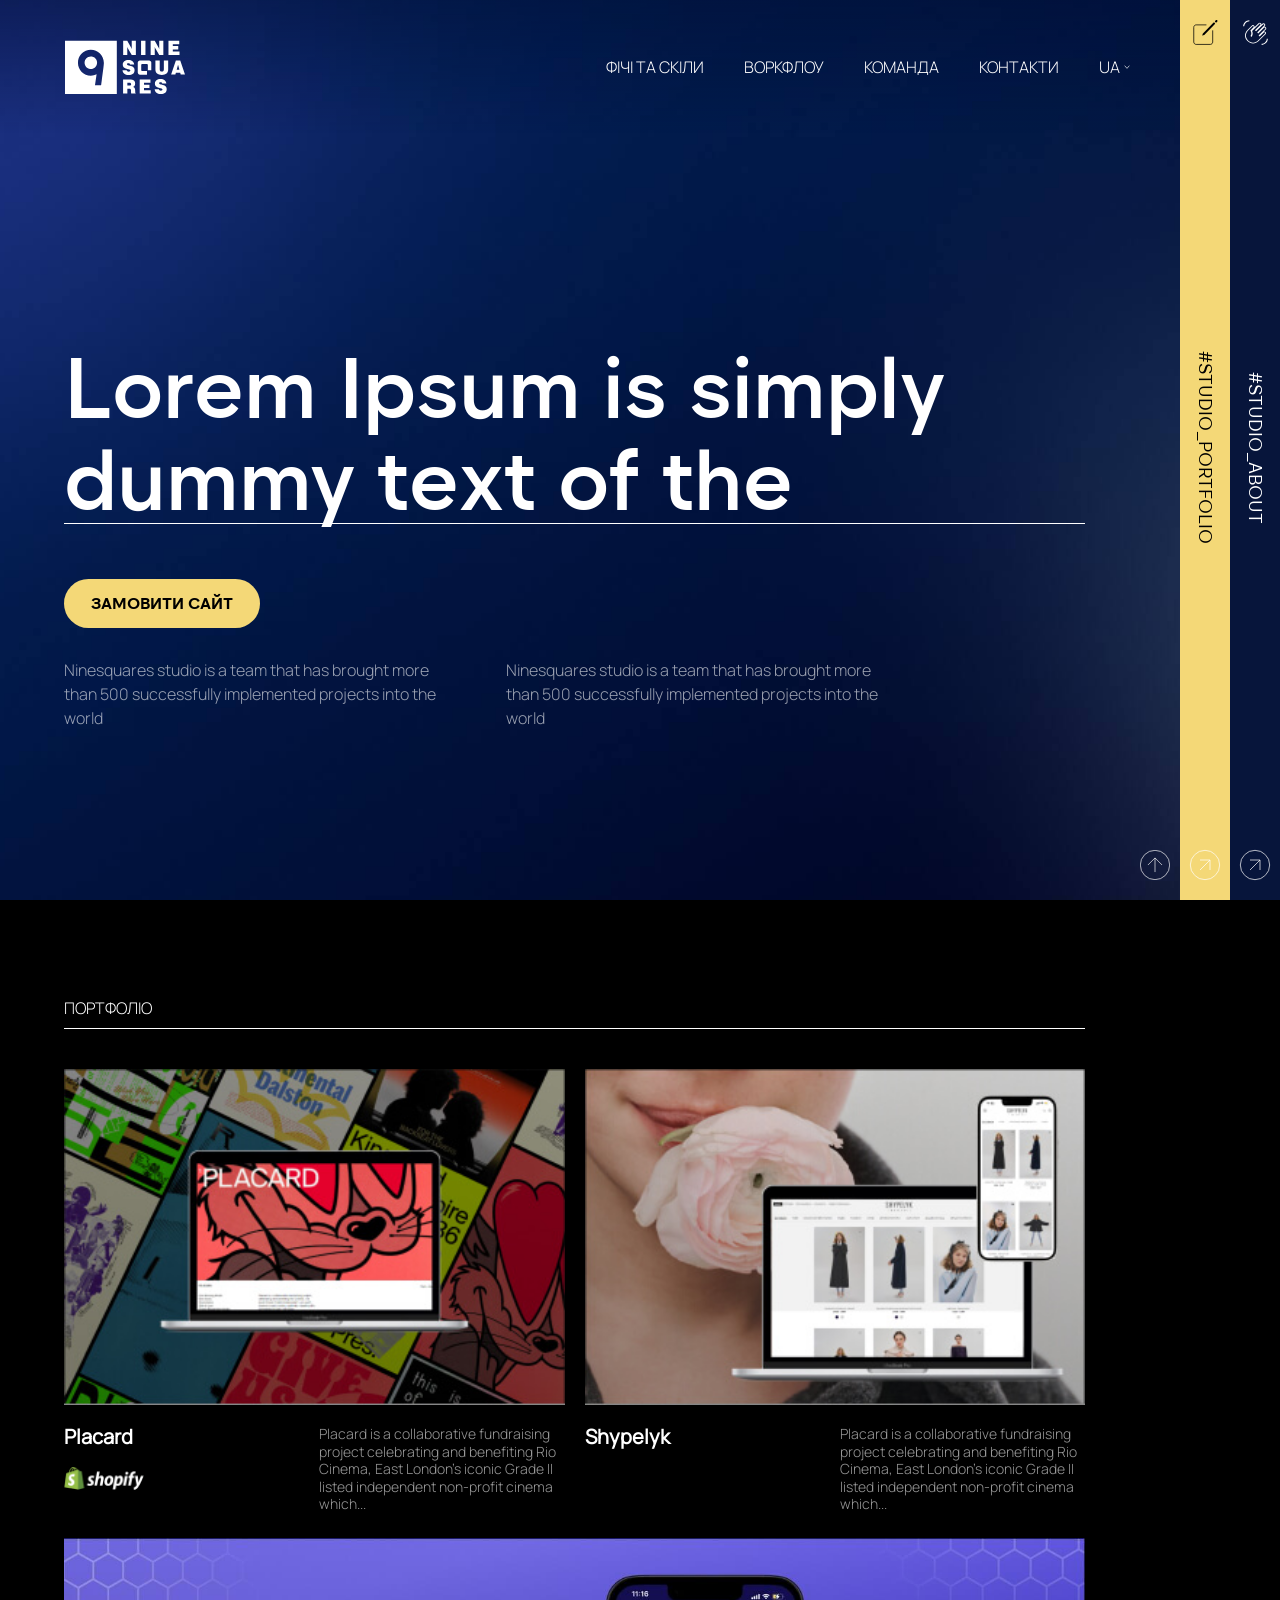
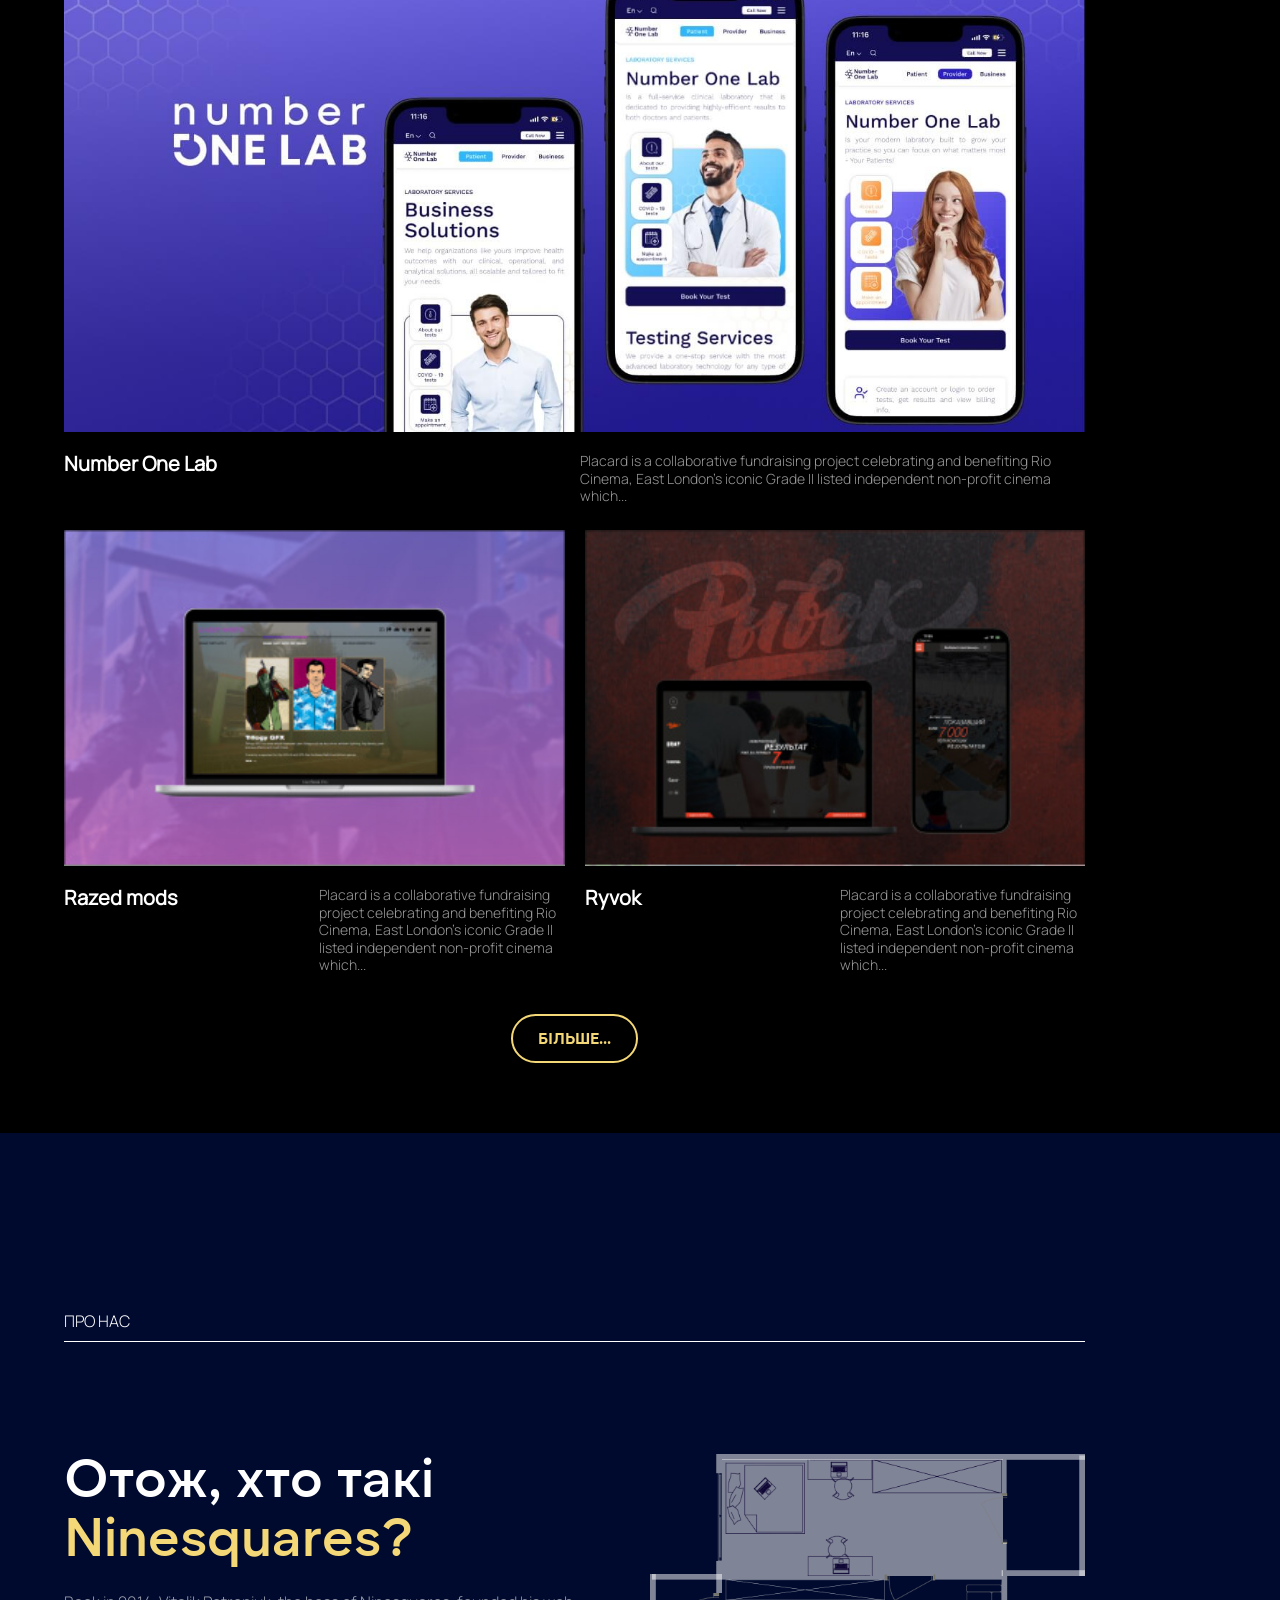
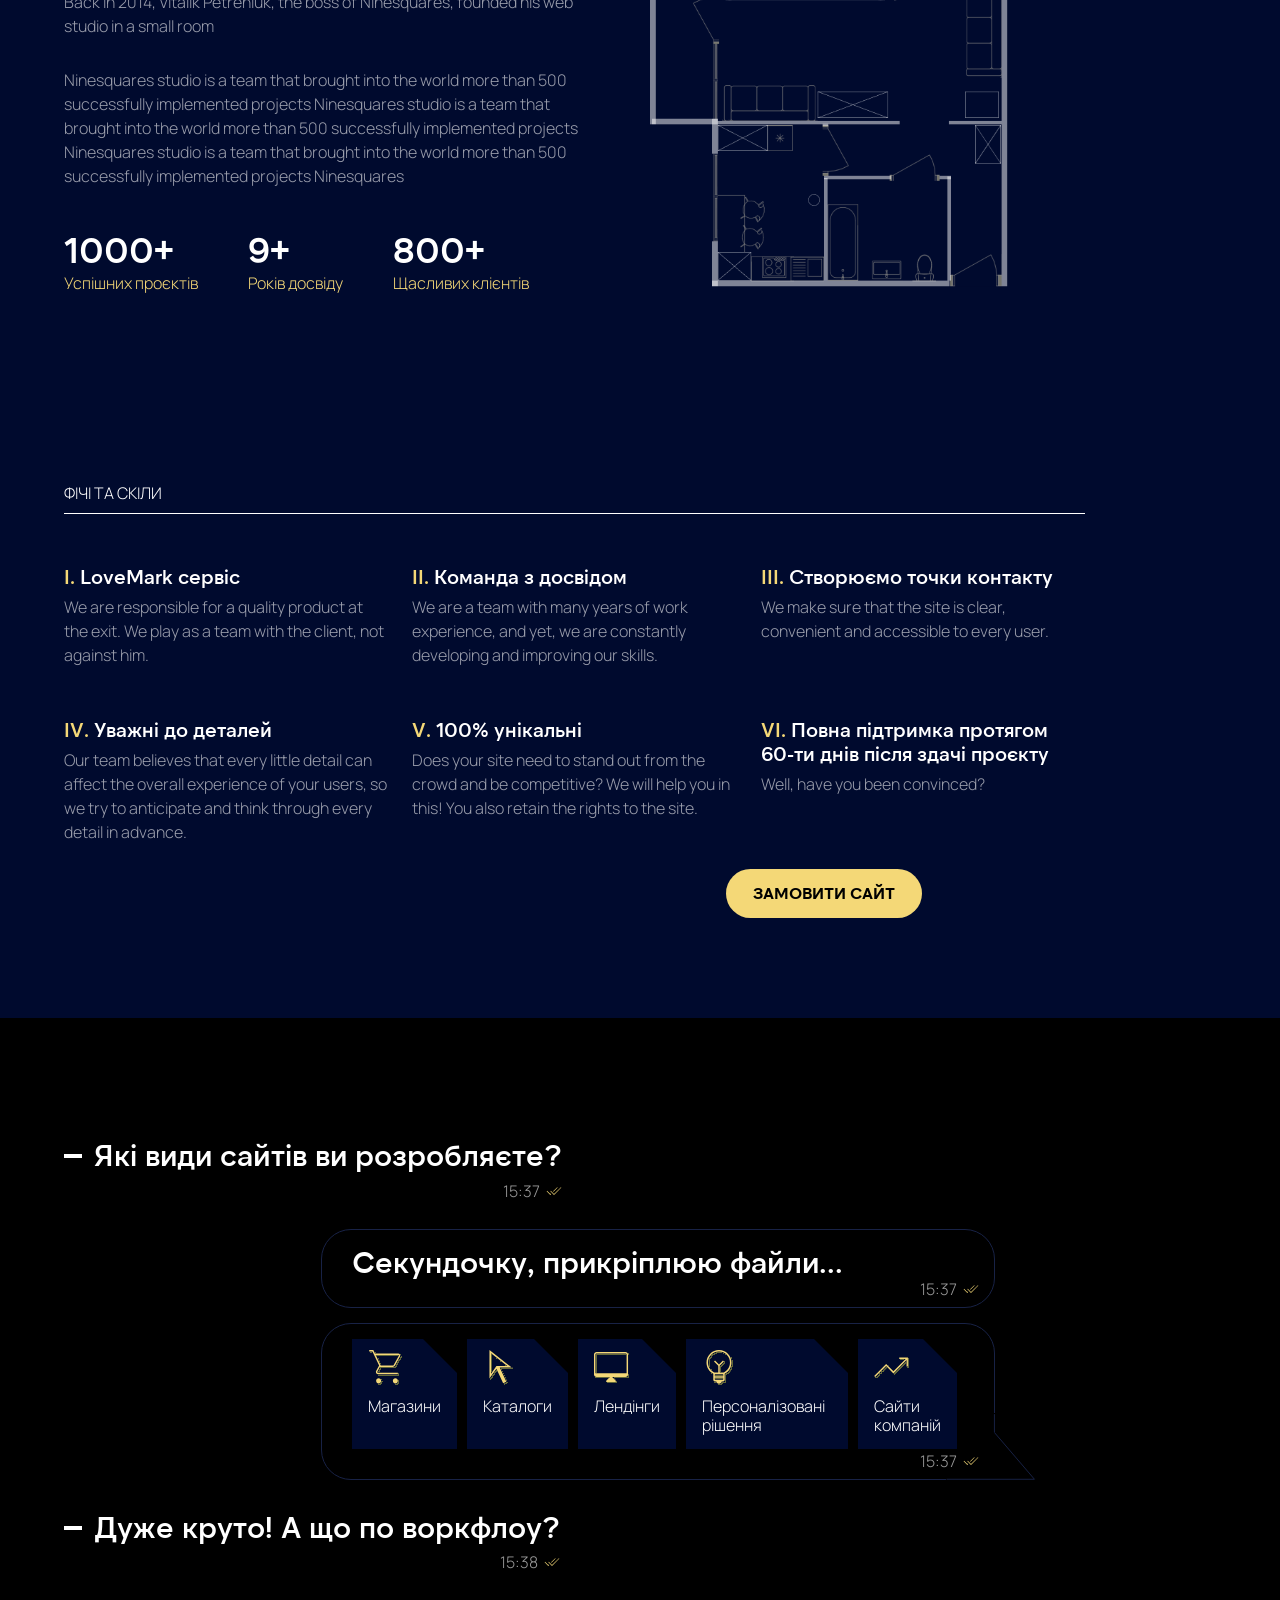
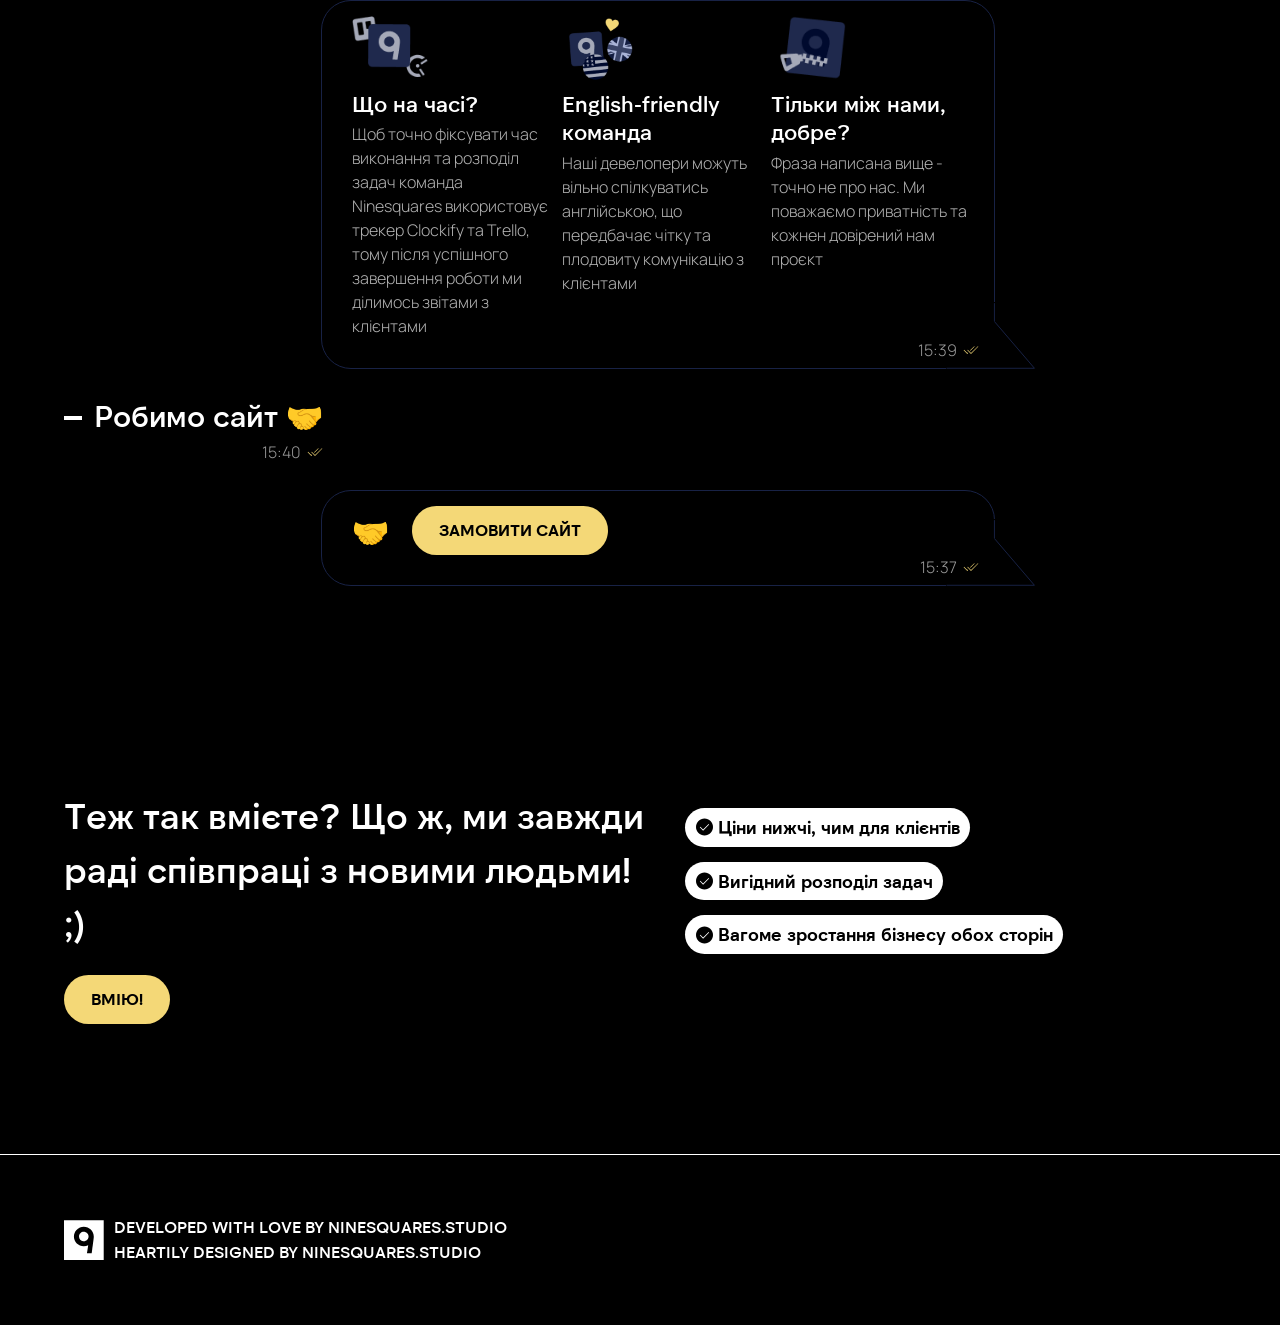
==== commit 651b0c6e: "Правки верстки" ====
--- a/_dist/index.html
+++ b/_dist/index.html
@@ -25,26 +25,6 @@
 			<img src='img/home/logo.svg' alt=''>
 		</a>
 		<nav class="header__nav main-nav">
-			<div class="main-nav__actions">
-				<a class="main-nav__link btn" href="#">CALL BUTTON</a>
-				<div class="main-nav__languages lang-toggle">
-					<p class="lang-toggle__current">Ua</p>
-					<ul class="lang-toggle__list">
-						<li class="lang-toggle__item _active">
-							<a href="#">Ua</a>
-						</li>
-						<li class="lang-toggle__item">
-							<a href="#">En</a>
-						</li>
-						<li class="lang-toggle__item">
-							<a href="#">Ru</a>
-						</li>
-					</ul>
-				</div>
-				<div class="main-nav__copyright">
-					<p>All rights reserved © 2023  Ninesquares.studio</p>
-				</div>
-			</div>
 			<ul class="main-nav__menu main-menu">
 				<li class="main-menu__item">
 					<a href="#">ФІЧІ ТА СКІЛИ</a>
@@ -59,6 +39,23 @@
 					<a href="#">КОНТАКТИ</a>
 				</li>
 			</ul>
+			<div class="main-nav__actions">
+				<a class="main-nav__link btn" href="#">CALL BUTTON</a>
+				<div class="main-nav__languages lang-toggle">
+					<p class="lang-toggle__current">Ua</p>
+					<ul class="lang-toggle__list">
+						<li class="lang-toggle__item _active">
+							<a href="#">Ua</a>
+						</li>
+						<li class="lang-toggle__item">
+							<a href="#">En</a>
+						</li>
+					</ul>
+				</div>
+				<div class="main-nav__copyright">
+					<p>All rights reserved © 2023  Ninesquares.studio</p>
+				</div>
+			</div>
 		</nav>
 		<div class="header__burger">
 			<span></span>
--- a/_dist/css/style.min.css
+++ b/_dist/css/style.min.css
@@ -1 +1 @@
-@font-face{font-family:NT-Somic;src:url(../fonts/NTSomic-Medium.woff2) format("woff2"),url(../fonts/NTSomic-Medium.woff) format("woff");font-weight:500;font-style:normal;font-display:swap}@font-face{font-family:NT-Somic;src:url(../fonts/NTSomic-Bold.woff2) format("woff2"),url(../fonts/NTSomic-Bold.woff) format("woff");font-weight:700;font-style:normal;font-display:swap}@font-face{font-family:NT-Somic;src:url(../fonts/NTSomic-Regular.woff2) format("woff2"),url(../fonts/NTSomic-Regular.woff) format("woff");font-weight:400;font-style:normal;font-display:swap}@font-face{font-family:Manrope;src:url(../fonts/Manrope-Regular.woff2) format("woff2"),url(../fonts/Manrope-Regular.woff) format("woff");font-weight:400;font-style:normal;font-display:swap}@font-face{font-family:Manrope;src:url(../fonts/Manrope-Light.woff2) format("woff2"),url(../fonts/Manrope-Light.woff) format("woff");font-weight:300;font-style:normal;font-display:swap}*,::after,::before{margin:0;padding:0;box-sizing:border-box;-moz-box-sizing:border-box;-webkit-box-sizing:border-box}body,html{height:100%;min-width:320px}body{line-height:1;font-family:Manrope;font-size:16px;font-weight:300;color:#fff;background-color:#000;-webkit-text-size-adjust:100%;-webkit-font-smoothing:antialiased;-webkit-tap-highlight-color:transparent}a{text-decoration:none;color:#fff;cursor:pointer}li,ol,ul{list-style:none}img{vertical-align:top}button{display:-webkit-inline-box;display:-ms-inline-flexbox;display:inline-flex;-webkit-box-pack:center;-ms-flex-pack:center;justify-content:center;-webkit-box-align:center;-ms-flex-align:center;align-items:center;text-align:center;border:none;outline:0;-webkit-appearance:none;-moz-appearance:none;appearance:none;border-radius:0;background-color:transparent;font-family:Manrope;font-size:16px;font-weight:300;color:#fff;cursor:pointer}input,select,textarea{resize:none;outline:0;border:none;background-color:transparent;font-family:Manrope;font-size:16px;font-weight:300;color:#fff;-webkit-appearance:none;-moz-appearance:none;appearance:none;border-radius:0}input::-webkit-inner-spin-button,input::-webkit-outer-spin-button{-webkit-appearance:none}input:-webkit-autofill,input:-webkit-autofill:focus,input:-webkit-autofill:hover,select:-webkit-autofill,select:-webkit-autofill:focus,select:-webkit-autofill:hover,textarea:-webkit-autofill,textarea:-webkit-autofill:focus,textarea:-webkit-autofill:hover{-webkit-box-shadow:0 0 0 1000px transparent inset!important;box-shadow:0 0 0 1000px transparent inset!important;-webkit-transition:background-color 5000s ease-in-out;transition:background-color 5000s ease-in-out;-webkit-text-fill-color:#fff}select::-ms-expand{display:none}h1,h2,h3,h4,h5,h6{font-family:Manrope;font-size:16px;font-weight:300}strong{font-weight:300}body._lock{overflow:hidden}.wrapper{display:-webkit-box;display:-ms-flexbox;display:flex;-webkit-box-orient:vertical;-webkit-box-direction:normal;-ms-flex-direction:column;flex-direction:column;min-height:100%;overflow:hidden}.main{-webkit-box-flex:1;-ms-flex:1 1 auto;flex:1 1 auto}._cont{max-width:1455px;padding-right:15px;padding-left:15px;margin-left:100px;margin-right:365px}h1{font:500 99px/1.09 NT-Somic}h2{font:300 16px/1.12 Manrope;padding-bottom:10px;border-bottom:1px solid #fff;text-transform:uppercase}.btn{display:-webkit-inline-box;display:-ms-inline-flexbox;display:inline-flex;-webkit-box-pack:center;-ms-flex-pack:center;justify-content:center;-webkit-box-align:center;-ms-flex-align:center;align-items:center;font:600 16px/1.56 NT-Somic;padding:15px 35px;border-radius:40px;background:#f4d877;border:2px solid transparent;color:#000;text-transform:uppercase;text-align:center;-webkit-transition:.2s linear;-o-transition:.2s linear;transition:.2s linear}.btn:hover,.btn_dark{border-color:#f4d877;background:0 0;color:#f4d877}.btn_dark:hover{background:#f4d877;border:2px solid transparent;color:#000}.header{position:fixed;top:0;left:0;width:100%;background:-webkit-gradient(linear,left top,left bottom,from(rgba(0,10,46,.43)),to(rgba(0,10,46,0)));background:-o-linear-gradient(top,rgba(0,10,46,.43) 0,rgba(0,10,46,0) 100%);background:linear-gradient(180deg,rgba(0,10,46,.43) 0,rgba(0,10,46,0) 100%);z-index:100}.header__cont{display:-webkit-box;display:-ms-flexbox;display:flex;-webkit-box-pack:justify;-ms-flex-pack:justify;justify-content:space-between;-webkit-box-align:center;-ms-flex-align:center;align-items:center;gap:10px;max-width:1592px;margin:40px 228px 40px 100px}.header__logo{-webkit-box-flex:0;-ms-flex:0 0 142px;flex:0 0 142px;-webkit-transition:.2s linear;-o-transition:.2s linear;transition:.2s linear}.header__logo:hover{-webkit-transform:scale(.95);-ms-transform:scale(.95);transform:scale(.95)}.header__logo img{width:100%;height:100%;-o-object-fit:contain;object-fit:contain}.header__burger{display:none;position:relative;-webkit-box-flex:0;-ms-flex:0 0 23px;flex:0 0 23px;height:23px}.header__burger::after,.header__burger::before{content:"";position:absolute;width:18px;height:1px;-webkit-transform:rotate(-45deg);-ms-transform:rotate(-45deg);transform:rotate(-45deg);background:#fff;-webkit-transition:.2s linear;-o-transition:.2s linear;transition:.2s linear}.header__burger::before{top:7px;left:-2px}.header__burger::after{bottom:7px;right:-2px}.header__burger._active::before{-webkit-transform:rotate(-135deg);-ms-transform:rotate(-135deg);transform:rotate(-135deg)}.header__burger._active::after{bottom:6px;-webkit-transform:rotate(45deg);-ms-transform:rotate(45deg);transform:rotate(45deg)}.header__burger span{position:absolute;top:50%;left:50%;-webkit-transform:translate(-50%,-50%) rotate(-45deg);-ms-transform:translate(-50%,-50%) rotate(-45deg);transform:translate(-50%,-50%) rotate(-45deg);width:32px;height:1px;background:#fff}.main-nav{display:-webkit-box;display:-ms-flexbox;display:flex;gap:75px}.main-nav__copyright,.main-nav__link{display:none}.lang-toggle{position:relative;text-transform:uppercase}.lang-toggle__current{position:relative;cursor:pointer;padding-right:10px}.lang-toggle__current::before{content:"";position:absolute;top:50%;right:0;-webkit-transform:translateY(-50%);-ms-transform:translateY(-50%);transform:translateY(-50%);width:7px;height:4px;background:url(../img/home/language-arrow.svg) center/contain no-repeat;-webkit-transition:.2s linear;-o-transition:.2s linear;transition:.2s linear}.lang-toggle__current._active::before{-webkit-transform:translateY(-50%) rotate(-180deg);-ms-transform:translateY(-50%) rotate(-180deg);transform:translateY(-50%) rotate(-180deg)}.lang-toggle__list{display:none;position:absolute;top:100%;left:0;width:100%}.lang-toggle__item{margin:10px 0}.lang-toggle__item._active{display:none}.lang-toggle__item a{-webkit-transition:.2s linear;-o-transition:.2s linear;transition:.2s linear}.lang-toggle__item a:hover{opacity:.6}.main-menu{display:-webkit-box;display:-ms-flexbox;display:flex;gap:75px}.main-menu__item a{text-transform:uppercase;-webkit-transition:.2s linear;-o-transition:.2s linear;transition:.2s linear}.main-menu__item a:hover{opacity:.6}.footer{border-top:1px solid #fff}.footer__cont{padding-top:60px;padding-bottom:60px}.author{display:-webkit-box;display:-ms-flexbox;display:flex;-webkit-box-align:center;-ms-flex-align:center;align-items:center;gap:10px}.author__logo{display:block;width:40px;height:40px;-webkit-transition:.2s linear;-o-transition:.2s linear;transition:.2s linear}.author__logo:hover{-webkit-transform:scale(.95);-ms-transform:scale(.95);transform:scale(.95)}.author__logo img{width:100%;height:100%;-o-object-fit:contain;object-fit:contain}.author__text{font:500 16px/1.56 NT-Somic}.extra-links{position:fixed;top:0;right:0;height:100%;display:-webkit-box;display:-ms-flexbox;display:flex;-webkit-box-align:end;-ms-flex-align:end;align-items:flex-end;z-index:100}.extra-links__item:nth-child(2){background:#f4d877}.extra-links__item:nth-child(3){background:#07153b}.extra-item{position:relative;display:-webkit-box;display:-ms-flexbox;display:flex;-webkit-box-orient:vertical;-webkit-box-direction:normal;-ms-flex-direction:column;flex-direction:column;-webkit-box-pack:justify;-ms-flex-pack:justify;justify-content:space-between;-webkit-box-align:center;-ms-flex-align:center;align-items:center;gap:10px;height:100%;padding:37px 21px}.extra-item_current{position:absolute;bottom:0;right:100%;height:auto}.extra-item_current .extra-item__arrow{-webkit-transform:rotate(0);-ms-transform:rotate(0);transform:rotate(0)}.extra-item a,.extra-item button{-webkit-transition:.2s linear;-o-transition:.2s linear;transition:.2s linear}.extra-item a:hover,.extra-item button:hover{opacity:.6}.extra-item__arrow{display:block;width:45px;height:45px;background:url(../img/home/arrow-top.svg) center/contain no-repeat;-webkit-transform:rotate(45deg);-ms-transform:rotate(45deg);transform:rotate(45deg)}.extra-item__ico{width:35px;height:35px}.extra-item__ico img{width:100%;height:100%;-o-object-fit:contain;object-fit:contain}.extra-item__name{font:400 24px/1.08 NT-Somic;text-transform:uppercase;-webkit-writing-mode:vertical-rl;-ms-writing-mode:tb-rl;writing-mode:vertical-rl}.mainscreen{display:-webkit-box;display:-ms-flexbox;display:flex;-webkit-box-orient:vertical;-webkit-box-direction:normal;-ms-flex-direction:column;flex-direction:column;-webkit-box-pack:end;-ms-flex-pack:end;justify-content:flex-end;min-height:100vh;background:url(../img/home/mainscreen-bg.jpg) center/cover no-repeat}.mainscreen__cont{padding-top:155px;padding-bottom:170px}.mainscreen__title{border-bottom:1px solid #fff;margin-bottom:55px}.mainscreen__info{display:-webkit-box;display:-ms-flexbox;display:flex;-ms-flex-wrap:wrap;flex-wrap:wrap;-webkit-column-gap:47px;-moz-column-gap:47px;column-gap:47px;row-gap:20px}.mainscreen__tbox{display:-webkit-box;display:-ms-flexbox;display:flex;gap:47px}.mainscreen__text{color:#ffffff99;max-width:395px}.portfolio__cont{padding-top:174px;padding-bottom:120px}.portfolio__title{margin-bottom:60px}.portfolio__list{display:-webkit-box;display:-ms-flexbox;display:flex;-ms-flex-wrap:wrap;flex-wrap:wrap;-webkit-column-gap:40px;-moz-column-gap:40px;column-gap:40px;row-gap:45px;margin-bottom:60px}.portfolio__more{text-align:center}.item-portfolio{width:calc(50% - 20px)}.item-portfolio_big{width:100%}.item-portfolio_big .item-portfolio__text{max-width:652px}.item-portfolio__ibox{display:block;margin-bottom:20px}.item-portfolio__ibox img{width:100%;height:100%;-o-object-fit:contain;object-fit:contain}.item-portfolio__info{display:-webkit-box;display:-ms-flexbox;display:flex;gap:10px}.item-portfolio__left,.item-portfolio__right{width:calc(50% - 5px)}.item-portfolio__name{font:600 24px/1.2 Manrope}.item-portfolio__platform{width:90px;margin-top:22px}.item-portfolio__platform img{width:100%;height:100%;-o-object-fit:contain;object-fit:contain}.item-portfolio__text{font:300 16px/1.25 Manrope;color:#fffFFF99;max-width:324px}.about{background:#000a2e}.about__cont{padding-top:180px;padding-bottom:110px}.about__title{margin-bottom:104px}.about__content{display:-webkit-box;display:-ms-flexbox;display:flex;gap:70px}.about__info{width:calc(54% - 35px)}.about__ibox{width:calc(46% - 35px)}.about__ibox img{width:100%;height:100%;-o-object-fit:contain;object-fit:contain}.info-about{display:-webkit-box;display:-ms-flexbox;display:flex;-webkit-box-orient:vertical;-webkit-box-direction:normal;-ms-flex-direction:column;flex-direction:column;-webkit-box-pack:center;-ms-flex-pack:center;justify-content:center}.info-about__title{font:500 54px/1.09 NT-Somic;margin-bottom:27px}.info-about__title strong{color:#f4d877;font-weight:500}.info-about__tbox{color:#fffFFF99;line-height:1.5;margin-bottom:40px}.info-about__tbox p:not(:last-child){margin-bottom:30px}.info-about__ibox{display:none}.info-about__ibox img{width:100%;height:100%;-o-object-fit:contain;object-fit:contain}.about-stats{display:-webkit-box;display:-ms-flexbox;display:flex;-ms-flex-wrap:wrap;flex-wrap:wrap;-webkit-column-gap:50px;-moz-column-gap:50px;column-gap:50px;row-gap:10px}.about-stats__nunber{font:500 36px/1.19 NT-Somic}.about-stats__name{line-height:1.5;color:#f4d877}.features{background:#000a2e}.features__cont{padding-top:110px;padding-bottom:134px}.features__title{margin-bottom:73px}.features__list{display:-webkit-box;display:-ms-flexbox;display:flex;-ms-flex-wrap:wrap;flex-wrap:wrap;-webkit-column-gap:45px;-moz-column-gap:45px;column-gap:45px;row-gap:80px;margin-bottom:20px}.features__item{width:calc(33.33% - 30px)}.features__name{font:500 24px/1.2 NT-Somic;margin-bottom:7px}.features__name strong{color:#f4d877;font-weight:500}.features__text{color:#fffFFF99;line-height:1.5}.features__link{text-align:right;padding-right:16%}.dialog__cont{padding-top:187px;padding-bottom:122px}.dialog__phrase:not(:last-child){margin-bottom:30px}.phrase-dialog{display:-webkit-box;display:-ms-flexbox;display:flex;-webkit-box-orient:vertical;-webkit-box-direction:normal;-ms-flex-direction:column;flex-direction:column;row-gap:15px}.phrase-dialog_client{-webkit-box-align:start;-ms-flex-align:start;align-items:start}.phrase-dialog_client .phrase-dialog__text{position:relative;padding-left:30px}.phrase-dialog_client .phrase-dialog__text::before{content:"";position:absolute;top:50%;left:0;width:18px;height:4px;background:#fff}.phrase-dialog_team{-webkit-box-align:end;-ms-flex-align:end;align-items:end}.phrase-dialog_team .phrase-dialog__item{position:relative;padding:24px 45px 30px 60px;border:1px solid #182246;border-radius:30px;min-width:66%;margin-right:90px}.phrase-dialog_team .phrase-dialog__item:last-child::before{content:"";position:absolute;bottom:-1px;right:-42px;width:90px;height:67px;background:url(../img/home/phrase-angle.svg) center/contain no-repeat #000}.phrase-dialog_team .phrase-dialog__time{bottom:10px;right:15px}.phrase-dialog__item{display:inline-block;position:relative;padding-bottom:28px}.phrase-dialog__text{font:500 36px/1.08 NT-Somic}.phrase-dialog__time{display:inline-block;position:absolute;bottom:0;right:0;color:#fffFFF99;padding-right:22px}.phrase-dialog__time::before{content:"";position:absolute;top:50%;right:0;-webkit-transform:translateY(-50%);-ms-transform:translateY(-50%);transform:translateY(-50%);width:17px;height:9px;background:url(../img/home/chat-tick.svg) center/contain no-repeat}.phrase-dialog__deal{display:-webkit-box;display:-ms-flexbox;display:flex;-webkit-box-align:center;-ms-flex-align:center;align-items:center;gap:23px}.phrase-sites{display:-webkit-box;display:-ms-flexbox;display:flex;-ms-flex-wrap:wrap;flex-wrap:wrap;-webkit-column-gap:22px;-moz-column-gap:22px;column-gap:22px;row-gap:10px}.phrase-sites__item{position:relative;background:#000a2e;padding:11px 16px 14px}.phrase-sites__item::before{content:"";position:absolute;top:0;right:0;width:0;height:0;border-style:solid;border-width:0 34px 34px 0;border-color:transparent #000 transparent transparent}.phrase-sites__ibox{width:35px;height:35px;margin-bottom:12px}.phrase-sites__ibox img{width:100%;height:100%;-o-object-fit:contain;object-fit:contain}.phrase-sites__name{line-height:1.18;max-width:130px}.phrase-workflow{display:-webkit-box;display:-ms-flexbox;display:flex;gap:12px}.phrase-workflow__item{width:calc(33.33% - 8px);max-width:240px}.phrase-workflow__ibox{width:98px;height:80px;margin-bottom:8px}.phrase-workflow__ibox img{width:100%;height:100%;-o-object-fit:contain;object-fit:contain}.phrase-workflow__title{font:500 24px/1.29 NT-Somic;margin-bottom:5px}.phrase-workflow__text{color:#fffFFFB2;line-height:1.5}.partnership__cont{display:-webkit-box;display:-ms-flexbox;display:flex;gap:36px;padding-top:122px;padding-bottom:130px}.partnership__left{-webkit-box-flex:1;-ms-flex:1 1 auto;flex:1 1 auto}.partnership__text{font:500 36px/1.5 NT-Somic;margin-bottom:25px}.partnership__right{-webkit-box-flex:0;-ms-flex:0 0 400px;flex:0 0 400px;padding-top:20px}.partnership__list{display:-webkit-box;display:-ms-flexbox;display:flex;-webkit-box-orient:vertical;-webkit-box-direction:normal;-ms-flex-direction:column;flex-direction:column;-webkit-box-align:start;-ms-flex-align:start;align-items:flex-start;gap:15px}.partnership__item{position:relative;font:600 18px/1.38 NT-Somic;color:#000;background:#fff;border-radius:20px;padding:7px 10px 7px 33px}.partnership__item::before{content:"";position:absolute;top:50%;left:10px;-webkit-transform:translateY(-50%);-ms-transform:translateY(-50%);transform:translateY(-50%);width:18px;height:18px;background:url(../img/home/benefits-tick.svg) center/contain no-repeat}@media (max-width:1600px){._cont{margin-left:65px;margin-right:240px}.header__cont{max-width:1320px;margin:40px 195px 40px 85px}.header__logo{-webkit-box-flex:0;-ms-flex:0 0 120px;flex:0 0 120px}.extra-item{padding:25px 15px}.extra-item__arrow{width:35px;height:35px}.extra-item__ico{width:30px;height:30px}.extra-item__name{font-size:20px}}@media (max-width:1440px){._cont{margin-left:49px;margin-right:180px}h1{font-size:85px}.btn{padding:10px 25px}.header__cont{max-width:1225px;margin:40px 150px 40px 65px}.main-nav{display:-webkit-box;display:-ms-flexbox;display:flex;gap:40px}.main-menu{gap:40px}.extra-item{padding:20px 10px}.extra-item__arrow{width:30px;height:30px}.extra-item__ico{width:25px;height:25px}.extra-item__name{font-size:18px}.mainscreen__info{gap:30px}.portfolio__cont{padding-top:100px;padding-bottom:70px}.portfolio__title{margin-bottom:40px}.portfolio__list{-webkit-column-gap:20px;-moz-column-gap:20px;column-gap:20px;row-gap:25px;margin-bottom:40px}.item-portfolio{width:calc(50% - 10px)}.item-portfolio_big{width:100%}.item-portfolio__name{font-size:20px}.item-portfolio__platform{width:80px;margin-top:18px}.item-portfolio__text{font-size:14px}.features__cont{padding-top:80px;padding-bottom:100px}.features__title{margin-bottom:50px}.features__list{-webkit-column-gap:24px;-moz-column-gap:24px;column-gap:24px;row-gap:50px;margin-bottom:25px}.features__item{width:calc(33.33% - 16px)}.features__name{font-size:20px}.dialog__cont{padding-top:120px;padding-bottom:80px}.phrase-dialog_team .phrase-dialog__item{padding:15px 25px 30px 30px}.phrase-dialog__item{max-width:60%}.phrase-dialog__text{font-size:30px}.phrase-sites{-webkit-column-gap:10px;-moz-column-gap:10px;column-gap:10px}.phrase-workflow__ibox{width:80px;height:65px}.phrase-workflow__title{font-size:22px}}@media (max-width:992px){._cont{margin-left:0;margin-right:0}.btn{font-size:14px;padding:10px 20px}.header__cont{margin:20px 15px}.header__logo{position:relative;-webkit-box-flex:0;-ms-flex:0 0 100px;flex:0 0 100px;z-index:100}.extra-links{top:initial;bottom:0;height:auto;width:100%;-webkit-box-orient:horizontal;-webkit-box-direction:reverse;-ms-flex-direction:row-reverse;flex-direction:row-reverse}.extra-item{-webkit-box-orient:horizontal;-webkit-box-direction:normal;-ms-flex-direction:row;flex-direction:row;-webkit-box-pack:center;-ms-flex-pack:center;justify-content:center;gap:12px;width:50%;padding:16px}.extra-item__ico,.extra-item_current{display:none}.extra-item__name{-webkit-writing-mode:initial;-ms-writing-mode:initial;writing-mode:initial}.mainscreen__cont{padding-top:95px}.mainscreen__title{margin-bottom:30px}.mainscreen__info{-webkit-column-gap:20px;-moz-column-gap:20px;column-gap:20px}.mainscreen__tbox{gap:20px}.mainscreen__text{max-width:335px}.features__cont{padding-top:45px}.features__title{margin-bottom:35px}.features__list{-webkit-column-gap:14px;-moz-column-gap:14px;column-gap:14px;row-gap:14px}.features__item{width:calc(50% - 7px)}.features__link{text-align:center;padding:0}.partnership__cont{-webkit-box-orient:vertical;-webkit-box-direction:normal;-ms-flex-direction:column;flex-direction:column;gap:38px;padding-top:20px;padding-bottom:65px}.partnership__text{font-size:20px;margin-bottom:15px}.partnership__right{-webkit-box-flex:0;-ms-flex:0 1 auto;flex:0 1 auto;padding-top:0}.partnership__item{font-size:14px}}@media (max-width:768px){h1{font-size:50px}.header__logo{-webkit-box-flex:0;-ms-flex:0 0 75px;flex:0 0 75px}.header__burger{display:block}.main-nav{position:fixed;top:-100%;left:0;width:100%;height:calc(100% - 62px);background:url(../img/home/burger-bg.jpg) center/cover no-repeat;-webkit-box-orient:vertical;-webkit-box-direction:reverse;-ms-flex-direction:column-reverse;flex-direction:column-reverse;-webkit-box-pack:start;-ms-flex-pack:start;justify-content:flex-start;-webkit-box-align:center;-ms-flex-align:center;align-items:center;gap:60px;overflow:auto;padding:160px 15px 30px;-webkit-transition:.2s linear;-o-transition:.2s linear;transition:.2s linear}.main-nav._active{top:0}.main-nav__actions{display:-webkit-box;display:-ms-flexbox;display:flex;-webkit-box-orient:vertical;-webkit-box-direction:normal;-ms-flex-direction:column;flex-direction:column;-webkit-box-align:center;-ms-flex-align:center;align-items:center;gap:35px}.main-nav__link{display:-webkit-inline-box;display:-ms-inline-flexbox;display:inline-flex}.main-nav__copyright{display:block}.lang-toggle__list{position:static}.main-menu{-webkit-box-orient:vertical;-webkit-box-direction:normal;-ms-flex-direction:column;flex-direction:column;-webkit-box-align:center;-ms-flex-align:center;align-items:center;gap:30px}.extra-item__arrow{width:17px;height:17px}.extra-item__name{font-size:14px}.mainscreen__title{margin-bottom:20px}.mainscreen__tbox p:last-child{display:none}.item-portfolio{width:100%}.about__cont{padding-top:100px;padding-bottom:70px}.about__title{margin-bottom:50px}.about__info{width:100%}.about__ibox{display:none}.info-about__ibox{display:block;max-width:500px;margin:0 auto 30px}.about-stats{-ms-flex-pack:distribute;justify-content:space-around}.dialog__cont{padding-top:90px}.phrase-dialog_team .phrase-dialog__item{padding:14px 25px 30px 20px;margin-right:40px}.phrase-dialog_team .phrase-dialog__item:last-child::before{bottom:0;right:-19px;width:40px;height:30px}.phrase-dialog__text{font-size:20px}.phrase-dialog__deal{-webkit-box-orient:vertical;-webkit-box-direction:normal;-ms-flex-direction:column;flex-direction:column;-webkit-box-align:start;-ms-flex-align:start;align-items:flex-start;gap:11px}.phrase-sites__item::before{border-width:0 25px 25px 0}.phrase-sites__ibox{width:25px;height:22px;margin-bottom:8px}.phrase-workflow{-webkit-box-orient:vertical;-webkit-box-direction:normal;-ms-flex-direction:column;flex-direction:column;gap:20px}.phrase-workflow__item{width:100%;max-width:none}.phrase-workflow__ibox{width:73px;height:58px}.phrase-workflow__title{font-size:20px}}@media (max-width:550px){h1{font-size:30px}h2{font-size:14px}.mainscreen__info{-webkit-box-orient:vertical;-webkit-box-direction:reverse;-ms-flex-direction:column-reverse;flex-direction:column-reverse;-webkit-box-align:start;-ms-flex-align:start;align-items:flex-start;row-gap:40px}.mainscreen__text{max-width:310px}}@media (max-width:425px){.footer__cont{padding-top:35px;padding-bottom:100px}.author{-webkit-box-orient:vertical;-webkit-box-direction:normal;-ms-flex-direction:column;flex-direction:column;-webkit-box-align:start;-ms-flex-align:start;align-items:flex-start}.author__text p{max-width:225px}.author__text p:not(:last-child){margin-bottom:30px}.portfolio__cont{padding-top:90px;padding-bottom:50px}.portfolio__title{margin-bottom:32px}.portfolio__list{row-gap:30px;margin-bottom:30px}.item-portfolio__ibox{margin-bottom:10px}.item-portfolio__left{display:-webkit-box;display:-ms-flexbox;display:flex;-webkit-box-pack:justify;-ms-flex-pack:justify;justify-content:space-between;gap:10px;width:100%}.item-portfolio__right{display:none}.item-portfolio__name{font-size:20px}.item-portfolio__platform{width:77px;margin-top:0}.about__cont{padding-top:90px;padding-bottom:90px}.about__title{margin-bottom:35px}.info-about__title{font-size:25px;margin-bottom:15px}.info-about__tbox{margin-bottom:35px}.info-about__tbox p:not(:first-child){display:none}.about-stats{-webkit-box-pack:start;-ms-flex-pack:start;justify-content:flex-start;-webkit-column-gap:39px;-moz-column-gap:39px;column-gap:39px}.about-stats__item{width:calc(33.33% - 26px)}.about-stats__nunber{font-size:20px}}+@font-face{font-family:NT-Somic;src:url(../fonts/NTSomic-Medium.woff2) format("woff2"),url(../fonts/NTSomic-Medium.woff) format("woff");font-weight:500;font-style:normal;font-display:swap}@font-face{font-family:NT-Somic;src:url(../fonts/NTSomic-Bold.woff2) format("woff2"),url(../fonts/NTSomic-Bold.woff) format("woff");font-weight:700;font-style:normal;font-display:swap}@font-face{font-family:NT-Somic;src:url(../fonts/NTSomic-Regular.woff2) format("woff2"),url(../fonts/NTSomic-Regular.woff) format("woff");font-weight:400;font-style:normal;font-display:swap}@font-face{font-family:Manrope;src:url(../fonts/Manrope-Regular.woff2) format("woff2"),url(../fonts/Manrope-Regular.woff) format("woff");font-weight:400;font-style:normal;font-display:swap}@font-face{font-family:Manrope;src:url(../fonts/Manrope-Light.woff2) format("woff2"),url(../fonts/Manrope-Light.woff) format("woff");font-weight:300;font-style:normal;font-display:swap}*,::after,::before{margin:0;padding:0;box-sizing:border-box;-moz-box-sizing:border-box;-webkit-box-sizing:border-box}body,html{height:100%;min-width:320px}body{line-height:1;font-family:Manrope;font-size:16px;font-weight:300;color:#fff;background-color:#000;-webkit-text-size-adjust:100%;-webkit-font-smoothing:antialiased;-webkit-tap-highlight-color:transparent}a{text-decoration:none;color:#fff;cursor:pointer}li,ol,ul{list-style:none}img{vertical-align:top}button{display:-webkit-inline-box;display:-ms-inline-flexbox;display:inline-flex;-webkit-box-pack:center;-ms-flex-pack:center;justify-content:center;-webkit-box-align:center;-ms-flex-align:center;align-items:center;text-align:center;border:none;outline:0;-webkit-appearance:none;-moz-appearance:none;appearance:none;border-radius:0;background-color:transparent;font-family:Manrope;font-size:16px;font-weight:300;color:#fff;cursor:pointer}input,select,textarea{resize:none;outline:0;border:none;background-color:transparent;font-family:Manrope;font-size:16px;font-weight:300;color:#fff;-webkit-appearance:none;-moz-appearance:none;appearance:none;border-radius:0}input::-webkit-inner-spin-button,input::-webkit-outer-spin-button{-webkit-appearance:none}input:-webkit-autofill,input:-webkit-autofill:focus,input:-webkit-autofill:hover,select:-webkit-autofill,select:-webkit-autofill:focus,select:-webkit-autofill:hover,textarea:-webkit-autofill,textarea:-webkit-autofill:focus,textarea:-webkit-autofill:hover{-webkit-box-shadow:0 0 0 1000px transparent inset!important;box-shadow:0 0 0 1000px transparent inset!important;-webkit-transition:background-color 5000s ease-in-out;transition:background-color 5000s ease-in-out;-webkit-text-fill-color:#fff}select::-ms-expand{display:none}h1,h2,h3,h4,h5,h6{font-family:Manrope;font-size:16px;font-weight:300}strong{font-weight:300}body._lock{overflow:hidden}.wrapper{display:-webkit-box;display:-ms-flexbox;display:flex;-webkit-box-orient:vertical;-webkit-box-direction:normal;-ms-flex-direction:column;flex-direction:column;min-height:100%;overflow:hidden}.main{-webkit-box-flex:1;-ms-flex:1 1 auto;flex:1 1 auto}._cont{max-width:1455px;padding-right:15px;padding-left:15px;margin-left:100px;margin-right:365px}h1{font:500 99px/1.09 NT-Somic}h2{font:300 16px/1.12 Manrope;padding-bottom:10px;border-bottom:1px solid #fff;text-transform:uppercase}.btn{display:-webkit-inline-box;display:-ms-inline-flexbox;display:inline-flex;-webkit-box-pack:center;-ms-flex-pack:center;justify-content:center;-webkit-box-align:center;-ms-flex-align:center;align-items:center;font:600 16px/1.56 NT-Somic;padding:15px 35px;border-radius:40px;background:#f4d877;border:2px solid transparent;color:#000;text-transform:uppercase;text-align:center;-webkit-transition:.2s linear;-o-transition:.2s linear;transition:.2s linear}.btn:hover,.btn_dark{border-color:#f4d877;background:0 0;color:#f4d877}.btn_dark:hover{background:#f4d877;border:2px solid transparent;color:#000}.header{position:fixed;top:0;left:0;width:100%;background:-webkit-gradient(linear,left top,left bottom,from(rgba(0,10,46,.43)),to(rgba(0,10,46,0)));background:-o-linear-gradient(top,rgba(0,10,46,.43) 0,rgba(0,10,46,0) 100%);background:linear-gradient(180deg,rgba(0,10,46,.43) 0,rgba(0,10,46,0) 100%);z-index:100}.header__cont{display:-webkit-box;display:-ms-flexbox;display:flex;-webkit-box-pack:justify;-ms-flex-pack:justify;justify-content:space-between;-webkit-box-align:center;-ms-flex-align:center;align-items:center;gap:10px;max-width:1592px;margin:40px 228px 40px 100px}.header__logo{-webkit-box-flex:0;-ms-flex:0 0 142px;flex:0 0 142px;-webkit-transition:.2s linear;-o-transition:.2s linear;transition:.2s linear}.header__logo:hover{-webkit-transform:scale(.95);-ms-transform:scale(.95);transform:scale(.95)}.header__logo img{width:100%;height:100%;-o-object-fit:contain;object-fit:contain}.header__burger{display:none;position:relative;-webkit-box-flex:0;-ms-flex:0 0 23px;flex:0 0 23px;height:23px}.header__burger::after,.header__burger::before{content:"";position:absolute;width:18px;height:1px;-webkit-transform:rotate(-45deg);-ms-transform:rotate(-45deg);transform:rotate(-45deg);background:#fff;-webkit-transition:.2s linear;-o-transition:.2s linear;transition:.2s linear}.header__burger::before{top:7px;left:-2px}.header__burger::after{bottom:7px;right:-2px}.header__burger._active::before{-webkit-transform:rotate(-135deg);-ms-transform:rotate(-135deg);transform:rotate(-135deg)}.header__burger._active::after{bottom:6px;-webkit-transform:rotate(45deg);-ms-transform:rotate(45deg);transform:rotate(45deg)}.header__burger span{position:absolute;top:50%;left:50%;-webkit-transform:translate(-50%,-50%) rotate(-45deg);-ms-transform:translate(-50%,-50%) rotate(-45deg);transform:translate(-50%,-50%) rotate(-45deg);width:32px;height:1px;background:#fff}.main-nav{display:-webkit-box;display:-ms-flexbox;display:flex;gap:75px}.main-nav__copyright,.main-nav__link{display:none}.lang-toggle{position:relative;text-transform:uppercase}.lang-toggle__current{position:relative;cursor:pointer;padding-right:10px}.lang-toggle__current::before{content:"";position:absolute;top:50%;right:0;-webkit-transform:translateY(-50%);-ms-transform:translateY(-50%);transform:translateY(-50%);width:7px;height:4px;background:url(../img/home/language-arrow.svg) center/contain no-repeat;-webkit-transition:.2s linear;-o-transition:.2s linear;transition:.2s linear}.lang-toggle__current._active::before{-webkit-transform:translateY(-50%) rotate(-180deg);-ms-transform:translateY(-50%) rotate(-180deg);transform:translateY(-50%) rotate(-180deg)}.lang-toggle__list{display:none;position:absolute;top:100%;left:0;width:100%}.lang-toggle__item{margin:10px 0}.lang-toggle__item._active{display:none}.lang-toggle__item a{-webkit-transition:.2s linear;-o-transition:.2s linear;transition:.2s linear}.lang-toggle__item a:hover{opacity:.6}.main-menu{display:-webkit-box;display:-ms-flexbox;display:flex;gap:75px}.main-menu__item a{text-transform:uppercase;-webkit-transition:.2s linear;-o-transition:.2s linear;transition:.2s linear}.main-menu__item a:hover{opacity:.6}.footer{border-top:1px solid #fff}.footer__cont{padding-top:60px;padding-bottom:60px}.author{display:-webkit-box;display:-ms-flexbox;display:flex;-webkit-box-align:center;-ms-flex-align:center;align-items:center;gap:10px}.author__logo{display:block;width:40px;height:40px;-webkit-transition:.2s linear;-o-transition:.2s linear;transition:.2s linear}.author__logo:hover{-webkit-transform:scale(.95);-ms-transform:scale(.95);transform:scale(.95)}.author__logo img{width:100%;height:100%;-o-object-fit:contain;object-fit:contain}.author__text{font:500 16px/1.56 NT-Somic}.extra-links{position:fixed;top:0;right:0;height:100%;display:-webkit-box;display:-ms-flexbox;display:flex;-webkit-box-align:end;-ms-flex-align:end;align-items:flex-end;z-index:100}.extra-links__item:nth-child(2){background:#f4d877}.extra-links__item:nth-child(2) .extra-item__name{color:#000}.extra-links__item:nth-child(3){background:#07153b}.extra-item{position:relative;display:-webkit-box;display:-ms-flexbox;display:flex;-webkit-box-orient:vertical;-webkit-box-direction:normal;-ms-flex-direction:column;flex-direction:column;-webkit-box-pack:justify;-ms-flex-pack:justify;justify-content:space-between;-webkit-box-align:center;-ms-flex-align:center;align-items:center;gap:10px;height:100%;padding:37px 21px}.extra-item_current{position:absolute;bottom:0;right:100%;height:auto}.extra-item_current .extra-item__arrow{-webkit-transform:rotate(0);-ms-transform:rotate(0);transform:rotate(0)}.extra-item a,.extra-item button{-webkit-transition:.2s linear;-o-transition:.2s linear;transition:.2s linear}.extra-item a:hover,.extra-item button:hover{opacity:.6}.extra-item__arrow{display:block;width:45px;height:45px;background:url(../img/home/arrow-top.svg) center/contain no-repeat;-webkit-transform:rotate(45deg);-ms-transform:rotate(45deg);transform:rotate(45deg)}.extra-item__ico{width:35px;height:35px}.extra-item__ico img{width:100%;height:100%;-o-object-fit:contain;object-fit:contain}.extra-item__name{font:400 24px/1.08 NT-Somic;text-transform:uppercase;-webkit-writing-mode:vertical-rl;-ms-writing-mode:tb-rl;writing-mode:vertical-rl}.mainscreen{display:-webkit-box;display:-ms-flexbox;display:flex;-webkit-box-orient:vertical;-webkit-box-direction:normal;-ms-flex-direction:column;flex-direction:column;-webkit-box-pack:end;-ms-flex-pack:end;justify-content:flex-end;min-height:100vh;background:url(../img/home/mainscreen-bg.jpg) center/cover no-repeat}.mainscreen__cont{padding-top:155px;padding-bottom:170px}.mainscreen__title{border-bottom:1px solid #fff;margin-bottom:55px}.mainscreen__info{display:-webkit-box;display:-ms-flexbox;display:flex;-ms-flex-wrap:wrap;flex-wrap:wrap;-webkit-column-gap:47px;-moz-column-gap:47px;column-gap:47px;row-gap:20px}.mainscreen__tbox{display:-webkit-box;display:-ms-flexbox;display:flex;gap:47px}.mainscreen__text{line-height:1.5;color:#ffffff99;max-width:395px}.portfolio__cont{padding-top:174px;padding-bottom:120px}.portfolio__title{margin-bottom:60px}.portfolio__list{display:-webkit-box;display:-ms-flexbox;display:flex;-ms-flex-wrap:wrap;flex-wrap:wrap;-webkit-column-gap:40px;-moz-column-gap:40px;column-gap:40px;row-gap:45px;margin-bottom:60px}.portfolio__more{text-align:center}.item-portfolio{width:calc(50% - 20px)}.item-portfolio_big{width:100%}.item-portfolio_big .item-portfolio__text{max-width:652px}.item-portfolio__ibox{display:block;margin-bottom:20px}.item-portfolio__ibox img{width:100%;height:100%;-o-object-fit:contain;object-fit:contain}.item-portfolio__info{display:-webkit-box;display:-ms-flexbox;display:flex;gap:10px}.item-portfolio__left,.item-portfolio__right{width:calc(50% - 5px)}.item-portfolio__name{font:600 24px/1.2 Manrope}.item-portfolio__platform{width:90px;margin-top:22px}.item-portfolio__platform img{width:100%;height:100%;-o-object-fit:contain;object-fit:contain}.item-portfolio__text{font:300 16px/1.25 Manrope;color:#fffFFF99;max-width:324px}.about{background:#000a2e}.about__cont{padding-top:180px;padding-bottom:110px}.about__title{margin-bottom:104px}.about__content{display:-webkit-box;display:-ms-flexbox;display:flex;gap:70px}.about__info{width:calc(54% - 35px)}.about__ibox{width:calc(46% - 35px)}.about__ibox img{width:100%;height:100%;-o-object-fit:contain;object-fit:contain}.info-about{display:-webkit-box;display:-ms-flexbox;display:flex;-webkit-box-orient:vertical;-webkit-box-direction:normal;-ms-flex-direction:column;flex-direction:column;-webkit-box-pack:center;-ms-flex-pack:center;justify-content:center}.info-about__title{font:500 54px/1.09 NT-Somic;margin-bottom:27px}.info-about__title strong{color:#f4d877;font-weight:500}.info-about__tbox{color:#fffFFF99;line-height:1.5;margin-bottom:40px}.info-about__tbox p:not(:last-child){margin-bottom:30px}.info-about__ibox{display:none}.info-about__ibox img{width:100%;height:100%;-o-object-fit:contain;object-fit:contain}.about-stats{display:-webkit-box;display:-ms-flexbox;display:flex;-ms-flex-wrap:wrap;flex-wrap:wrap;-webkit-column-gap:50px;-moz-column-gap:50px;column-gap:50px;row-gap:10px}.about-stats__nunber{font:500 36px/1.19 NT-Somic}.about-stats__name{line-height:1.5;color:#f4d877}.features{background:#000a2e}.features__cont{padding-top:110px;padding-bottom:134px}.features__title{margin-bottom:73px}.features__list{display:-webkit-box;display:-ms-flexbox;display:flex;-ms-flex-wrap:wrap;flex-wrap:wrap;-webkit-column-gap:45px;-moz-column-gap:45px;column-gap:45px;row-gap:80px;margin-bottom:20px}.features__item{width:calc(33.33% - 30px)}.features__name{font:500 24px/1.2 NT-Somic;margin-bottom:7px}.features__name strong{color:#f4d877;font-weight:500}.features__text{color:#fffFFF99;line-height:1.5}.features__link{text-align:right;padding-right:16%}.dialog__cont{padding-top:187px;padding-bottom:122px}.dialog__phrase:not(:last-child){margin-bottom:30px}.phrase-dialog{display:-webkit-box;display:-ms-flexbox;display:flex;-webkit-box-orient:vertical;-webkit-box-direction:normal;-ms-flex-direction:column;flex-direction:column;row-gap:15px}.phrase-dialog_client{-webkit-box-align:start;-ms-flex-align:start;align-items:start}.phrase-dialog_client .phrase-dialog__text{position:relative;padding-left:30px}.phrase-dialog_client .phrase-dialog__text::before{content:"";position:absolute;top:50%;left:0;width:18px;height:4px;background:#fff}.phrase-dialog_team{-webkit-box-align:end;-ms-flex-align:end;align-items:end}.phrase-dialog_team .phrase-dialog__item{position:relative;padding:24px 45px 30px 60px;border:1px solid #182246;border-radius:30px;min-width:66%;margin-right:90px}.phrase-dialog_team .phrase-dialog__item:last-child::before{content:"";position:absolute;bottom:-1px;right:-42px;width:90px;height:67px;background:url(../img/home/phrase-angle.svg) center/contain no-repeat #000}.phrase-dialog_team .phrase-dialog__time{bottom:10px;right:15px}.phrase-dialog__item{display:inline-block;position:relative;padding-bottom:28px}.phrase-dialog__text{font:500 36px/1.08 NT-Somic}.phrase-dialog__time{display:inline-block;position:absolute;bottom:0;right:0;color:#fffFFF99;padding-right:22px}.phrase-dialog__time::before{content:"";position:absolute;top:50%;right:0;-webkit-transform:translateY(-50%);-ms-transform:translateY(-50%);transform:translateY(-50%);width:17px;height:9px;background:url(../img/home/chat-tick.svg) center/contain no-repeat}.phrase-dialog__deal{display:-webkit-box;display:-ms-flexbox;display:flex;-webkit-box-align:center;-ms-flex-align:center;align-items:center;gap:23px}.phrase-sites{display:-webkit-box;display:-ms-flexbox;display:flex;-ms-flex-wrap:wrap;flex-wrap:wrap;-webkit-column-gap:22px;-moz-column-gap:22px;column-gap:22px;row-gap:10px}.phrase-sites__item{position:relative;background:#000a2e;padding:11px 16px 14px}.phrase-sites__item::before{content:"";position:absolute;top:0;right:0;width:0;height:0;border-style:solid;border-width:0 34px 34px 0;border-color:transparent #000 transparent transparent}.phrase-sites__ibox{width:35px;height:35px;margin-bottom:12px}.phrase-sites__ibox img{width:100%;height:100%;-o-object-fit:contain;object-fit:contain}.phrase-sites__name{line-height:1.18;max-width:130px}.phrase-workflow{display:-webkit-box;display:-ms-flexbox;display:flex;gap:12px}.phrase-workflow__item{width:calc(33.33% - 8px);max-width:240px}.phrase-workflow__ibox{width:98px;height:80px;margin-bottom:8px}.phrase-workflow__ibox img{width:100%;height:100%;-o-object-fit:contain;object-fit:contain}.phrase-workflow__title{font:500 24px/1.29 NT-Somic;margin-bottom:5px}.phrase-workflow__text{color:#fffFFFB2;line-height:1.5}.partnership__cont{display:-webkit-box;display:-ms-flexbox;display:flex;gap:36px;padding-top:122px;padding-bottom:130px}.partnership__left{-webkit-box-flex:1;-ms-flex:1 1 auto;flex:1 1 auto}.partnership__text{font:500 36px/1.5 NT-Somic;margin-bottom:25px}.partnership__right{-webkit-box-flex:0;-ms-flex:0 0 400px;flex:0 0 400px;padding-top:20px}.partnership__list{display:-webkit-box;display:-ms-flexbox;display:flex;-webkit-box-orient:vertical;-webkit-box-direction:normal;-ms-flex-direction:column;flex-direction:column;-webkit-box-align:start;-ms-flex-align:start;align-items:flex-start;gap:15px}.partnership__item{position:relative;font:600 18px/1.38 NT-Somic;color:#000;background:#fff;border-radius:20px;padding:7px 10px 7px 33px}.partnership__item::before{content:"";position:absolute;top:50%;left:10px;-webkit-transform:translateY(-50%);-ms-transform:translateY(-50%);transform:translateY(-50%);width:18px;height:18px;background:url(../img/home/benefits-tick.svg) center/contain no-repeat}@media (max-width:1600px){._cont{margin-left:65px;margin-right:240px}.header__cont{max-width:1320px;margin:40px 195px 40px 85px}.header__logo{-webkit-box-flex:0;-ms-flex:0 0 120px;flex:0 0 120px}.extra-item{padding:25px 15px}.extra-item__arrow{width:35px;height:35px}.extra-item__ico{width:30px;height:30px}.extra-item__name{font-size:20px}}@media (max-width:1440px){._cont{margin-left:49px;margin-right:180px}h1{font-size:85px}.btn{padding:10px 25px}.header__cont{max-width:1225px;margin:40px 150px 40px 65px}.main-nav{display:-webkit-box;display:-ms-flexbox;display:flex;gap:40px}.main-menu{gap:40px}.extra-item{padding:20px 10px}.extra-item__arrow{width:30px;height:30px}.extra-item__ico{width:25px;height:25px}.extra-item__name{font-size:18px}.mainscreen__info{gap:30px}.portfolio__cont{padding-top:100px;padding-bottom:70px}.portfolio__title{margin-bottom:40px}.portfolio__list{-webkit-column-gap:20px;-moz-column-gap:20px;column-gap:20px;row-gap:25px;margin-bottom:40px}.item-portfolio{width:calc(50% - 10px)}.item-portfolio_big{width:100%}.item-portfolio__name{font-size:20px}.item-portfolio__platform{width:80px;margin-top:18px}.item-portfolio__text{font-size:14px}.features__cont{padding-top:80px;padding-bottom:100px}.features__title{margin-bottom:50px}.features__list{-webkit-column-gap:24px;-moz-column-gap:24px;column-gap:24px;row-gap:50px;margin-bottom:25px}.features__item{width:calc(33.33% - 16px)}.features__name{font-size:20px}.dialog__cont{padding-top:120px;padding-bottom:80px}.phrase-dialog_team .phrase-dialog__item{padding:15px 25px 30px 30px}.phrase-dialog__item{max-width:60%}.phrase-dialog__text{font-size:30px}.phrase-sites{-webkit-column-gap:10px;-moz-column-gap:10px;column-gap:10px}.phrase-workflow__ibox{width:80px;height:65px}.phrase-workflow__title{font-size:22px}}@media (max-width:992px){._cont{margin-left:0;margin-right:0}.btn{font-size:14px;padding:10px 20px}.header__cont{margin:20px 15px}.header__logo{position:relative;-webkit-box-flex:0;-ms-flex:0 0 100px;flex:0 0 100px;z-index:100}.extra-links{top:initial;bottom:0;height:auto;width:100%;-webkit-box-orient:horizontal;-webkit-box-direction:reverse;-ms-flex-direction:row-reverse;flex-direction:row-reverse}.extra-item{-webkit-box-orient:horizontal;-webkit-box-direction:normal;-ms-flex-direction:row;flex-direction:row;-webkit-box-pack:center;-ms-flex-pack:center;justify-content:center;gap:12px;width:50%;padding:16px}.extra-item__ico,.extra-item_current{display:none}.extra-item__name{-webkit-writing-mode:initial;-ms-writing-mode:initial;writing-mode:initial}.mainscreen__cont{padding-top:95px}.mainscreen__title{margin-bottom:30px}.mainscreen__info{-webkit-column-gap:20px;-moz-column-gap:20px;column-gap:20px}.mainscreen__tbox{gap:20px}.mainscreen__text{max-width:335px}.features__cont{padding-top:45px}.features__title{margin-bottom:35px}.features__list{-webkit-column-gap:14px;-moz-column-gap:14px;column-gap:14px;row-gap:14px}.features__item{width:calc(50% - 7px)}.features__link{text-align:center;padding:0}.partnership__cont{-webkit-box-orient:vertical;-webkit-box-direction:normal;-ms-flex-direction:column;flex-direction:column;gap:38px;padding-top:20px;padding-bottom:65px}.partnership__text{font-size:20px;margin-bottom:15px}.partnership__right{-webkit-box-flex:0;-ms-flex:0 1 auto;flex:0 1 auto;padding-top:0}.partnership__item{font-size:14px}}@media (max-width:768px){h1{font-size:50px}.header__logo{-webkit-box-flex:0;-ms-flex:0 0 75px;flex:0 0 75px}.header__burger{display:block}.main-nav{position:fixed;top:-100%;left:0;width:100%;height:calc(100% - 62px);background:url(../img/home/burger-bg.jpg) center/cover no-repeat;-webkit-box-orient:vertical;-webkit-box-direction:normal;-ms-flex-direction:column;flex-direction:column;-webkit-box-pack:start;-ms-flex-pack:start;justify-content:flex-start;-webkit-box-align:center;-ms-flex-align:center;align-items:center;gap:60px;overflow:auto;padding:160px 15px 30px;-webkit-transition:.2s linear;-o-transition:.2s linear;transition:.2s linear}.main-nav._active{top:0}.main-nav__actions{display:-webkit-box;display:-ms-flexbox;display:flex;-webkit-box-orient:vertical;-webkit-box-direction:normal;-ms-flex-direction:column;flex-direction:column;-webkit-box-align:center;-ms-flex-align:center;align-items:center;gap:35px}.main-nav__link{display:-webkit-inline-box;display:-ms-inline-flexbox;display:inline-flex}.main-nav__copyright{display:block}.lang-toggle__list{position:static}.main-menu{-webkit-box-orient:vertical;-webkit-box-direction:normal;-ms-flex-direction:column;flex-direction:column;-webkit-box-align:center;-ms-flex-align:center;align-items:center;gap:30px}.extra-item__arrow{width:17px;height:17px}.extra-item__name{font-size:14px}.mainscreen__title{margin-bottom:20px}.mainscreen__tbox p:last-child{display:none}.item-portfolio{width:100%}.about__cont{padding-top:100px;padding-bottom:70px}.about__title{margin-bottom:50px}.about__info{width:100%}.about__ibox{display:none}.info-about__ibox{display:block;max-width:500px;margin:0 auto 30px}.about-stats{-ms-flex-pack:distribute;justify-content:space-around}.dialog__cont{padding-top:90px}.phrase-dialog_team .phrase-dialog__item{padding:14px 25px 30px 20px;margin-right:40px}.phrase-dialog_team .phrase-dialog__item:last-child::before{bottom:0;right:-19px;width:40px;height:30px}.phrase-dialog__text{font-size:20px}.phrase-dialog__deal{-webkit-box-orient:vertical;-webkit-box-direction:normal;-ms-flex-direction:column;flex-direction:column;-webkit-box-align:start;-ms-flex-align:start;align-items:flex-start;gap:11px}.phrase-sites__item::before{border-width:0 25px 25px 0}.phrase-sites__ibox{width:25px;height:22px;margin-bottom:8px}.phrase-workflow{-webkit-box-orient:vertical;-webkit-box-direction:normal;-ms-flex-direction:column;flex-direction:column;gap:20px}.phrase-workflow__item{width:100%;max-width:none}.phrase-workflow__ibox{width:73px;height:58px}.phrase-workflow__title{font-size:20px}}@media (max-width:550px){h1{font-size:30px}h2{font-size:14px}.mainscreen__info{-webkit-box-orient:vertical;-webkit-box-direction:reverse;-ms-flex-direction:column-reverse;flex-direction:column-reverse;-webkit-box-align:start;-ms-flex-align:start;align-items:flex-start;row-gap:40px}.mainscreen__text{max-width:310px}}@media (max-width:425px){.footer__cont{padding-top:35px;padding-bottom:100px}.author{-webkit-box-orient:vertical;-webkit-box-direction:normal;-ms-flex-direction:column;flex-direction:column;-webkit-box-align:start;-ms-flex-align:start;align-items:flex-start}.author__text p{max-width:225px}.author__text p:not(:last-child){margin-bottom:30px}.portfolio__cont{padding-top:90px;padding-bottom:50px}.portfolio__title{margin-bottom:32px}.portfolio__list{row-gap:30px;margin-bottom:30px}.item-portfolio__ibox{margin-bottom:10px}.item-portfolio__left{display:-webkit-box;display:-ms-flexbox;display:flex;-webkit-box-pack:justify;-ms-flex-pack:justify;justify-content:space-between;gap:10px;width:100%}.item-portfolio__right{display:none}.item-portfolio__name{font-size:20px}.item-portfolio__platform{width:77px;margin-top:0}.about__cont{padding-top:90px;padding-bottom:90px}.about__title{margin-bottom:35px}.info-about__title{font-size:25px;margin-bottom:15px}.info-about__tbox{margin-bottom:35px}.info-about__tbox p:not(:first-child){display:none}.about-stats{-webkit-box-pack:start;-ms-flex-pack:start;justify-content:flex-start;-webkit-column-gap:39px;-moz-column-gap:39px;column-gap:39px}.about-stats__item{width:calc(33.33% - 26px)}.about-stats__nunber{font-size:20px}}
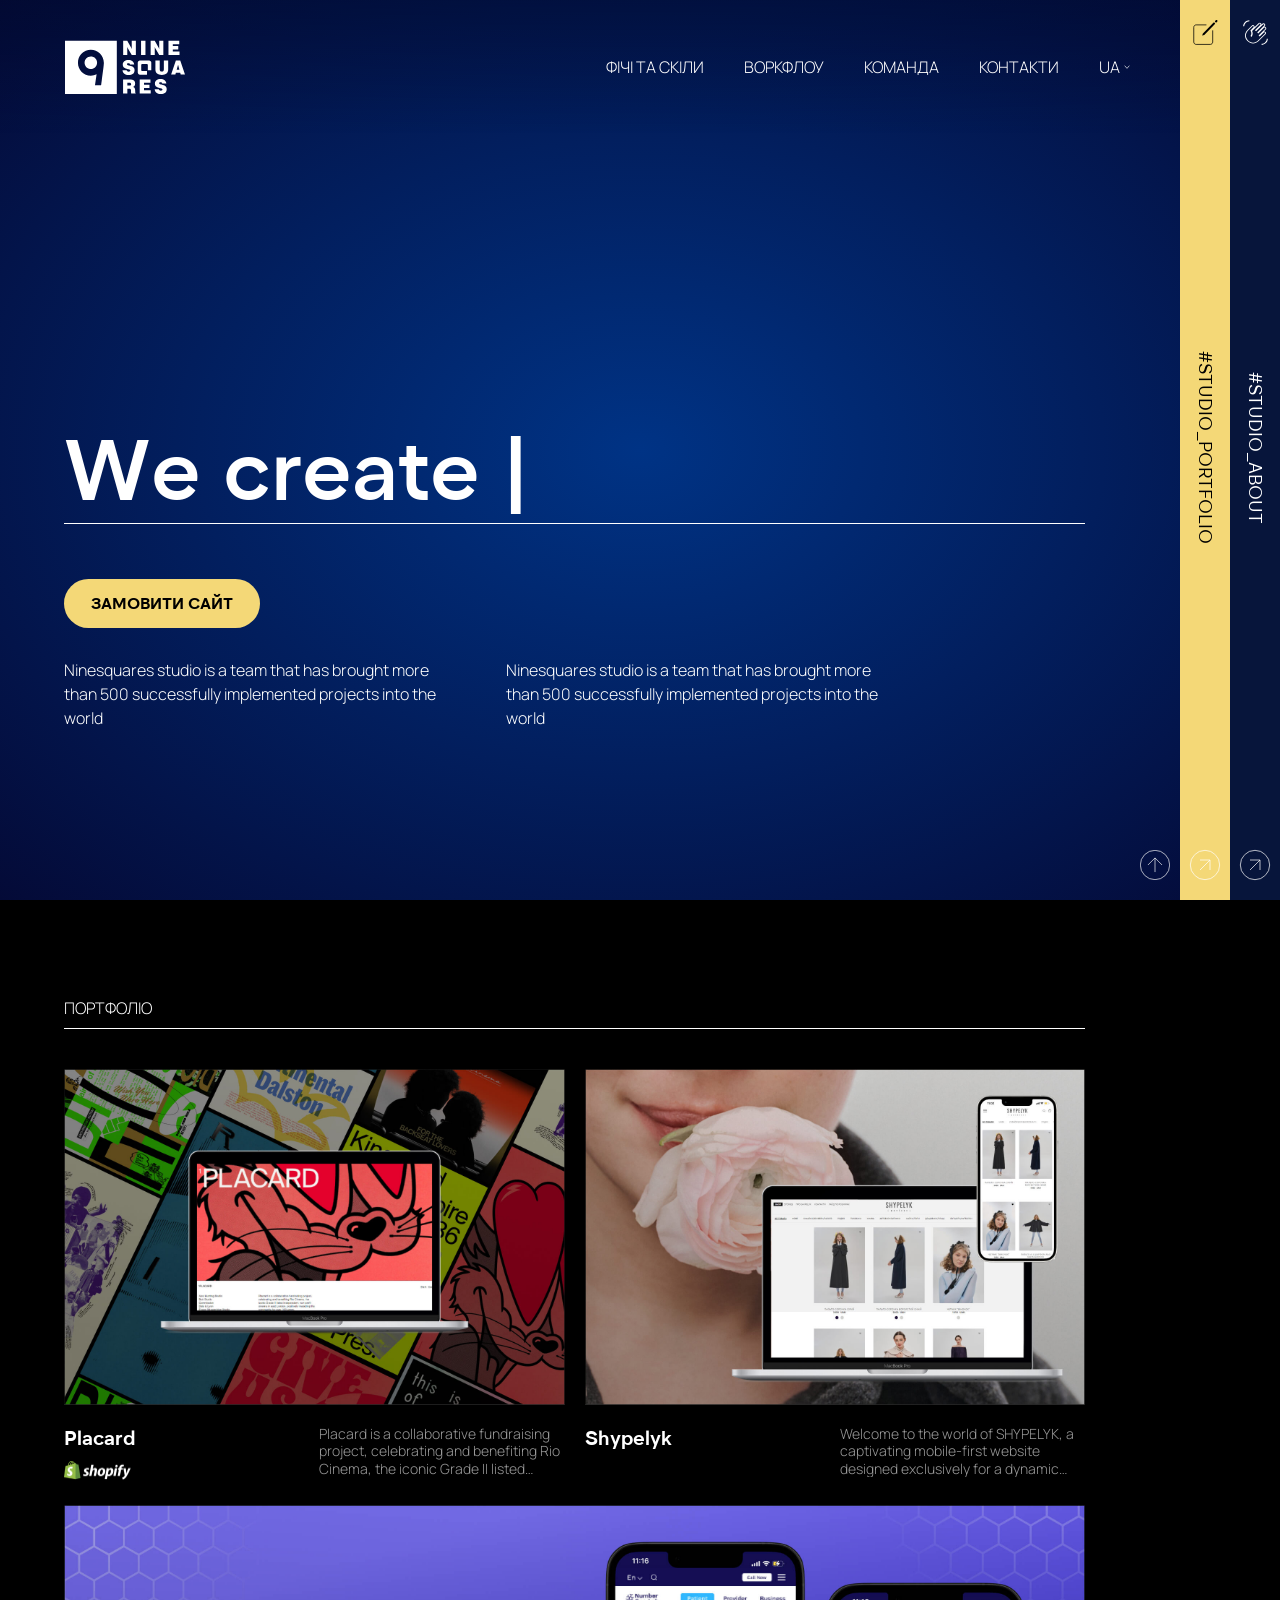
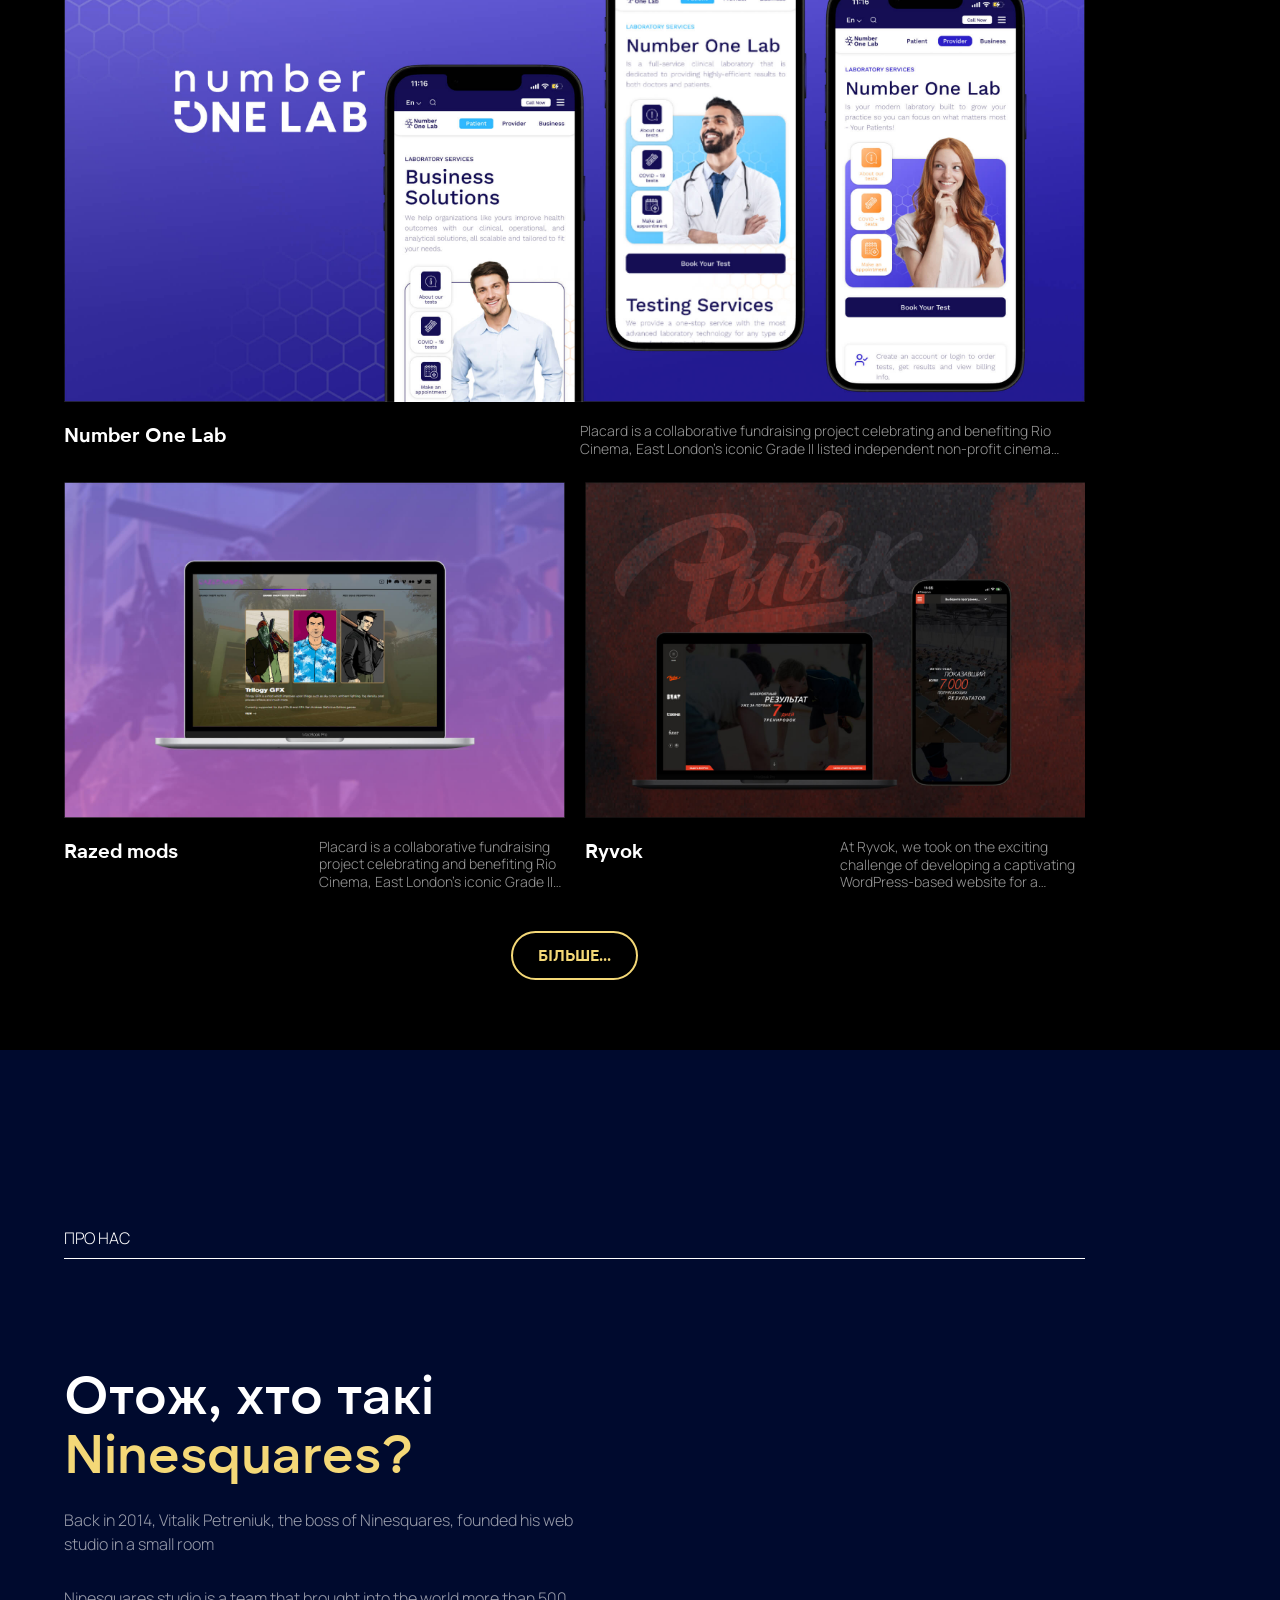
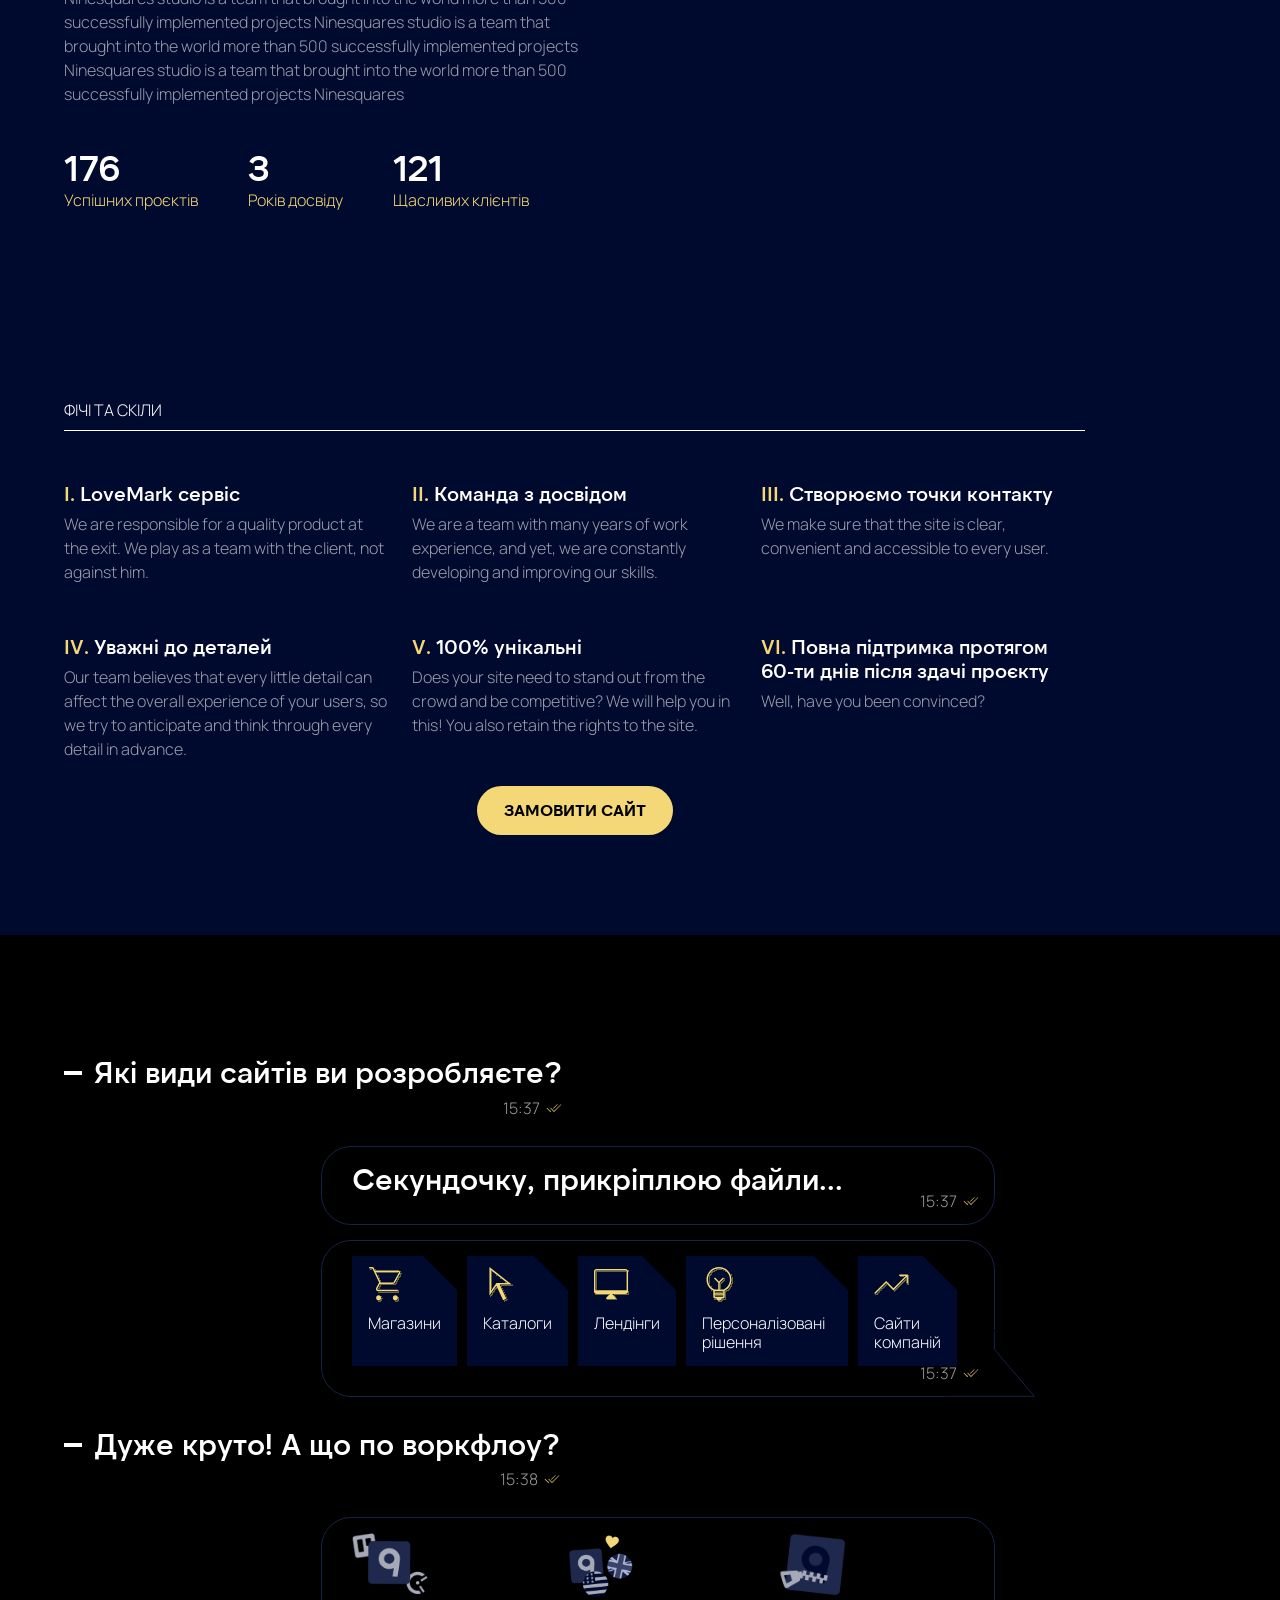
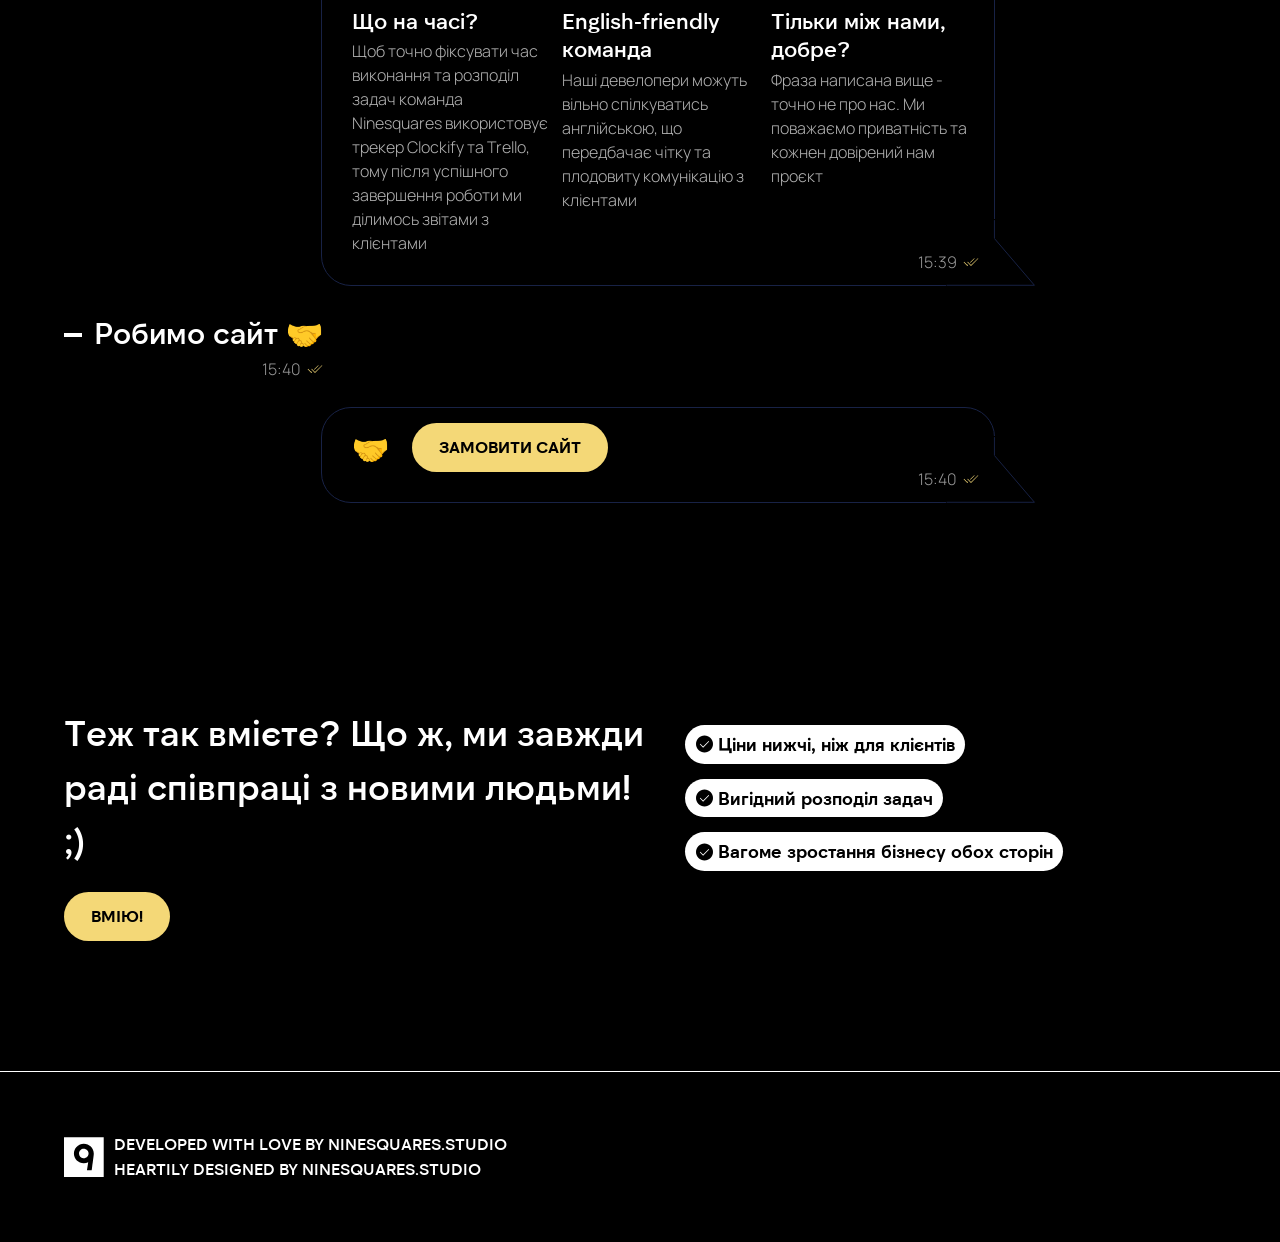
==== commit 6850501b: "16.06.2023 fixes by Marina" ====
--- a/_dist/index.html
+++ b/_dist/index.html
@@ -88,7 +88,7 @@
 			<div class='mainscreen__cont _cont'>
 				<div class="mainscreen__content">
 					<h1 class="mainscreen__title">
-						Lorem Ipsum is simply dummy text of the
+						<span id="typewrite"></span>
 					</h1>
 					<div class="mainscreen__info">
 						<a href="" class="mainscreen_btn btn">ЗАМОВИТИ САЙТ</a>
@@ -121,7 +121,7 @@
 							</div>
 							<div class="item-portfolio__right">
 								<p class="item-portfolio__text">
-									Placard is a collaborative fundraising project celebrating and benefiting Rio Cinema, East London's iconic Grade II listed independent non-profit cinema which...
+									Placard is a collaborative fundraising project, celebrating and benefiting Rio Cinema, the iconic Grade II listed independent, non-profit cinema in east London.
 								</p>
 							</div>
 						</div>
@@ -136,7 +136,7 @@
 							</div>
 							<div class="item-portfolio__right">
 								<p class="item-portfolio__text">
-									Placard is a collaborative fundraising project celebrating and benefiting Rio Cinema, East London's iconic Grade II listed independent non-profit cinema which...
+									Welcome to the world of SHYPELYK, a captivating mobile-first website designed exclusively for a dynamic Ukrainian brand based in Lutsk.
 								</p>
 							</div>
 						</div>
@@ -151,7 +151,7 @@
 							</div>
 							<div class="item-portfolio__right">
 								<p class="item-portfolio__text">
-									Placard is a collaborative fundraising project celebrating and benefiting Rio Cinema, East London's iconic Grade II listed independent non-profit cinema which...
+									Placard is a collaborative fundraising project celebrating and benefiting Rio Cinema, East London's iconic Grade II listed independent non-profit cinema which
 								</p>
 							</div>
 						</div>
@@ -166,7 +166,7 @@
 							</div>
 							<div class="item-portfolio__right">
 								<p class="item-portfolio__text">
-									Placard is a collaborative fundraising project celebrating and benefiting Rio Cinema, East London's iconic Grade II listed independent non-profit cinema which...
+									Placard is a collaborative fundraising project celebrating and benefiting Rio Cinema, East London's iconic Grade II listed independent non-profit cinema which
 								</p>
 							</div>
 						</div>
@@ -181,7 +181,7 @@
 							</div>
 							<div class="item-portfolio__right">
 								<p class="item-portfolio__text">
-									Placard is a collaborative fundraising project celebrating and benefiting Rio Cinema, East London's iconic Grade II listed independent non-profit cinema which...
+									At Ryvok, we took on the exciting challenge of developing a captivating WordPress-based website for a cutting-edge fitness program.
 								</p>
 							</div>
 						</div>
@@ -208,26 +208,28 @@
 								Ninesquares studio is a team that brought into the world more than 500 successfully implemented projects Ninesquares studio is a team that brought into the world more than 500 successfully implemented projects Ninesquares studio is a team that brought into the world more than 500 successfully implemented projects Ninesquares
 							</p>
 						</div>
-						<div class="info-about__ibox">
-							<img src='img/home/flat-plan.png' alt=''>
-						</div>
+<!--						<div class="info-about__ibox">-->
+<!--							<img src='img/home/flat-plan.png' alt=''>-->
+<!--						</div>-->
 						<div class="info-about__stats about-stats">
-							<div class="about-stats__item">
-								<p class="about-stats__nunber">1000+</p>
+							<div class="about-stats__item about-stats__item-projects">
+								<p class="about-stats__number"><span>0</span></p>
 								<p class="about-stats__name">Успішних проєктів</p>
 							</div>
-							<div class="about-stats__item">
-								<p class="about-stats__nunber">9+</p>
+							<div class="about-stats__item about-stats__item-expirience">
+								<p class="about-stats__number"><span>0</span></p>
 								<p class="about-stats__name">Років досвіду</p>
 							</div>
-							<div class="about-stats__item">
-								<p class="about-stats__nunber">800+</p>
+							<div class="about-stats__item about-stats__item-clients">
+								<p class="about-stats__number"><span>0</span></p>
 								<p class="about-stats__name">Щасливих клієнтів</p>
 							</div>
 						</div>
 					</div>
 					<div class="about__ibox">
-						<img src='img/home/flat-plan.png' alt=''>
+						<video autoplay loop playsinline muted>
+							<source src="img/home/khrushch.mp4">
+						</video>
 					</div>
 				</div>
 			</div>
@@ -379,7 +381,7 @@
 							<p class="phrase-dialog__text">🤝</p>
 							<a class="btn" href="#">ЗАМОВИТИ САЙТ</a>
 						</div>
-						<span class="phrase-dialog__time">15:37</span>
+						<span class="phrase-dialog__time">15:40</span>
 					</div>
 				</div>
 			</div>
@@ -394,7 +396,7 @@
 				</div>
 				<div class="partnership__right">
 					<ul class="partnership__list">
-						<li class="partnership__item">Ціни нижчі, чим для клієнтів</li>
+						<li class="partnership__item">Ціни нижчі, ніж для клієнтів</li>
 						<li class="partnership__item">Вигідний розподіл задач</li>
 						<li class="partnership__item">Вагоме зростання бізнесу обох сторін</li>
 					</ul>
@@ -419,6 +421,7 @@
 </div>
 
 	<script src="libs/jquery.js"></script>
+	<script src="libs/typewriter.js"></script>
 	<script src="js/scripts.min.js"></script>
 </body>
 
--- a/_dist/css/style.min.css
+++ b/_dist/css/style.min.css
@@ -1 +1 @@
-@font-face{font-family:NT-Somic;src:url(../fonts/NTSomic-Medium.woff2) format("woff2"),url(../fonts/NTSomic-Medium.woff) format("woff");font-weight:500;font-style:normal;font-display:swap}@font-face{font-family:NT-Somic;src:url(../fonts/NTSomic-Bold.woff2) format("woff2"),url(../fonts/NTSomic-Bold.woff) format("woff");font-weight:700;font-style:normal;font-display:swap}@font-face{font-family:NT-Somic;src:url(../fonts/NTSomic-Regular.woff2) format("woff2"),url(../fonts/NTSomic-Regular.woff) format("woff");font-weight:400;font-style:normal;font-display:swap}@font-face{font-family:Manrope;src:url(../fonts/Manrope-Regular.woff2) format("woff2"),url(../fonts/Manrope-Regular.woff) format("woff");font-weight:400;font-style:normal;font-display:swap}@font-face{font-family:Manrope;src:url(../fonts/Manrope-Light.woff2) format("woff2"),url(../fonts/Manrope-Light.woff) format("woff");font-weight:300;font-style:normal;font-display:swap}*,::after,::before{margin:0;padding:0;box-sizing:border-box;-moz-box-sizing:border-box;-webkit-box-sizing:border-box}body,html{height:100%;min-width:320px}body{line-height:1;font-family:Manrope;font-size:16px;font-weight:300;color:#fff;background-color:#000;-webkit-text-size-adjust:100%;-webkit-font-smoothing:antialiased;-webkit-tap-highlight-color:transparent}a{text-decoration:none;color:#fff;cursor:pointer}li,ol,ul{list-style:none}img{vertical-align:top}button{display:-webkit-inline-box;display:-ms-inline-flexbox;display:inline-flex;-webkit-box-pack:center;-ms-flex-pack:center;justify-content:center;-webkit-box-align:center;-ms-flex-align:center;align-items:center;text-align:center;border:none;outline:0;-webkit-appearance:none;-moz-appearance:none;appearance:none;border-radius:0;background-color:transparent;font-family:Manrope;font-size:16px;font-weight:300;color:#fff;cursor:pointer}input,select,textarea{resize:none;outline:0;border:none;background-color:transparent;font-family:Manrope;font-size:16px;font-weight:300;color:#fff;-webkit-appearance:none;-moz-appearance:none;appearance:none;border-radius:0}input::-webkit-inner-spin-button,input::-webkit-outer-spin-button{-webkit-appearance:none}input:-webkit-autofill,input:-webkit-autofill:focus,input:-webkit-autofill:hover,select:-webkit-autofill,select:-webkit-autofill:focus,select:-webkit-autofill:hover,textarea:-webkit-autofill,textarea:-webkit-autofill:focus,textarea:-webkit-autofill:hover{-webkit-box-shadow:0 0 0 1000px transparent inset!important;box-shadow:0 0 0 1000px transparent inset!important;-webkit-transition:background-color 5000s ease-in-out;transition:background-color 5000s ease-in-out;-webkit-text-fill-color:#fff}select::-ms-expand{display:none}h1,h2,h3,h4,h5,h6{font-family:Manrope;font-size:16px;font-weight:300}strong{font-weight:300}body._lock{overflow:hidden}.wrapper{display:-webkit-box;display:-ms-flexbox;display:flex;-webkit-box-orient:vertical;-webkit-box-direction:normal;-ms-flex-direction:column;flex-direction:column;min-height:100%;overflow:hidden}.main{-webkit-box-flex:1;-ms-flex:1 1 auto;flex:1 1 auto}._cont{max-width:1455px;padding-right:15px;padding-left:15px;margin-left:100px;margin-right:365px}h1{font:500 99px/1.09 NT-Somic}h2{font:300 16px/1.12 Manrope;padding-bottom:10px;border-bottom:1px solid #fff;text-transform:uppercase}.btn{display:-webkit-inline-box;display:-ms-inline-flexbox;display:inline-flex;-webkit-box-pack:center;-ms-flex-pack:center;justify-content:center;-webkit-box-align:center;-ms-flex-align:center;align-items:center;font:600 16px/1.56 NT-Somic;padding:15px 35px;border-radius:40px;background:#f4d877;border:2px solid transparent;color:#000;text-transform:uppercase;text-align:center;-webkit-transition:.2s linear;-o-transition:.2s linear;transition:.2s linear}.btn:hover,.btn_dark{border-color:#f4d877;background:0 0;color:#f4d877}.btn_dark:hover{background:#f4d877;border:2px solid transparent;color:#000}.header{position:fixed;top:0;left:0;width:100%;background:-webkit-gradient(linear,left top,left bottom,from(rgba(0,10,46,.43)),to(rgba(0,10,46,0)));background:-o-linear-gradient(top,rgba(0,10,46,.43) 0,rgba(0,10,46,0) 100%);background:linear-gradient(180deg,rgba(0,10,46,.43) 0,rgba(0,10,46,0) 100%);z-index:100}.header__cont{display:-webkit-box;display:-ms-flexbox;display:flex;-webkit-box-pack:justify;-ms-flex-pack:justify;justify-content:space-between;-webkit-box-align:center;-ms-flex-align:center;align-items:center;gap:10px;max-width:1592px;margin:40px 228px 40px 100px}.header__logo{-webkit-box-flex:0;-ms-flex:0 0 142px;flex:0 0 142px;-webkit-transition:.2s linear;-o-transition:.2s linear;transition:.2s linear}.header__logo:hover{-webkit-transform:scale(.95);-ms-transform:scale(.95);transform:scale(.95)}.header__logo img{width:100%;height:100%;-o-object-fit:contain;object-fit:contain}.header__burger{display:none;position:relative;-webkit-box-flex:0;-ms-flex:0 0 23px;flex:0 0 23px;height:23px}.header__burger::after,.header__burger::before{content:"";position:absolute;width:18px;height:1px;-webkit-transform:rotate(-45deg);-ms-transform:rotate(-45deg);transform:rotate(-45deg);background:#fff;-webkit-transition:.2s linear;-o-transition:.2s linear;transition:.2s linear}.header__burger::before{top:7px;left:-2px}.header__burger::after{bottom:7px;right:-2px}.header__burger._active::before{-webkit-transform:rotate(-135deg);-ms-transform:rotate(-135deg);transform:rotate(-135deg)}.header__burger._active::after{bottom:6px;-webkit-transform:rotate(45deg);-ms-transform:rotate(45deg);transform:rotate(45deg)}.header__burger span{position:absolute;top:50%;left:50%;-webkit-transform:translate(-50%,-50%) rotate(-45deg);-ms-transform:translate(-50%,-50%) rotate(-45deg);transform:translate(-50%,-50%) rotate(-45deg);width:32px;height:1px;background:#fff}.main-nav{display:-webkit-box;display:-ms-flexbox;display:flex;gap:75px}.main-nav__copyright,.main-nav__link{display:none}.lang-toggle{position:relative;text-transform:uppercase}.lang-toggle__current{position:relative;cursor:pointer;padding-right:10px}.lang-toggle__current::before{content:"";position:absolute;top:50%;right:0;-webkit-transform:translateY(-50%);-ms-transform:translateY(-50%);transform:translateY(-50%);width:7px;height:4px;background:url(../img/home/language-arrow.svg) center/contain no-repeat;-webkit-transition:.2s linear;-o-transition:.2s linear;transition:.2s linear}.lang-toggle__current._active::before{-webkit-transform:translateY(-50%) rotate(-180deg);-ms-transform:translateY(-50%) rotate(-180deg);transform:translateY(-50%) rotate(-180deg)}.lang-toggle__list{display:none;position:absolute;top:100%;left:0;width:100%}.lang-toggle__item{margin:10px 0}.lang-toggle__item._active{display:none}.lang-toggle__item a{-webkit-transition:.2s linear;-o-transition:.2s linear;transition:.2s linear}.lang-toggle__item a:hover{opacity:.6}.main-menu{display:-webkit-box;display:-ms-flexbox;display:flex;gap:75px}.main-menu__item a{text-transform:uppercase;-webkit-transition:.2s linear;-o-transition:.2s linear;transition:.2s linear}.main-menu__item a:hover{opacity:.6}.footer{border-top:1px solid #fff}.footer__cont{padding-top:60px;padding-bottom:60px}.author{display:-webkit-box;display:-ms-flexbox;display:flex;-webkit-box-align:center;-ms-flex-align:center;align-items:center;gap:10px}.author__logo{display:block;width:40px;height:40px;-webkit-transition:.2s linear;-o-transition:.2s linear;transition:.2s linear}.author__logo:hover{-webkit-transform:scale(.95);-ms-transform:scale(.95);transform:scale(.95)}.author__logo img{width:100%;height:100%;-o-object-fit:contain;object-fit:contain}.author__text{font:500 16px/1.56 NT-Somic}.extra-links{position:fixed;top:0;right:0;height:100%;display:-webkit-box;display:-ms-flexbox;display:flex;-webkit-box-align:end;-ms-flex-align:end;align-items:flex-end;z-index:100}.extra-links__item:nth-child(2){background:#f4d877}.extra-links__item:nth-child(2) .extra-item__name{color:#000}.extra-links__item:nth-child(3){background:#07153b}.extra-item{position:relative;display:-webkit-box;display:-ms-flexbox;display:flex;-webkit-box-orient:vertical;-webkit-box-direction:normal;-ms-flex-direction:column;flex-direction:column;-webkit-box-pack:justify;-ms-flex-pack:justify;justify-content:space-between;-webkit-box-align:center;-ms-flex-align:center;align-items:center;gap:10px;height:100%;padding:37px 21px}.extra-item_current{position:absolute;bottom:0;right:100%;height:auto}.extra-item_current .extra-item__arrow{-webkit-transform:rotate(0);-ms-transform:rotate(0);transform:rotate(0)}.extra-item a,.extra-item button{-webkit-transition:.2s linear;-o-transition:.2s linear;transition:.2s linear}.extra-item a:hover,.extra-item button:hover{opacity:.6}.extra-item__arrow{display:block;width:45px;height:45px;background:url(../img/home/arrow-top.svg) center/contain no-repeat;-webkit-transform:rotate(45deg);-ms-transform:rotate(45deg);transform:rotate(45deg)}.extra-item__ico{width:35px;height:35px}.extra-item__ico img{width:100%;height:100%;-o-object-fit:contain;object-fit:contain}.extra-item__name{font:400 24px/1.08 NT-Somic;text-transform:uppercase;-webkit-writing-mode:vertical-rl;-ms-writing-mode:tb-rl;writing-mode:vertical-rl}.mainscreen{display:-webkit-box;display:-ms-flexbox;display:flex;-webkit-box-orient:vertical;-webkit-box-direction:normal;-ms-flex-direction:column;flex-direction:column;-webkit-box-pack:end;-ms-flex-pack:end;justify-content:flex-end;min-height:100vh;background:url(../img/home/mainscreen-bg.jpg) center/cover no-repeat}.mainscreen__cont{padding-top:155px;padding-bottom:170px}.mainscreen__title{border-bottom:1px solid #fff;margin-bottom:55px}.mainscreen__info{display:-webkit-box;display:-ms-flexbox;display:flex;-ms-flex-wrap:wrap;flex-wrap:wrap;-webkit-column-gap:47px;-moz-column-gap:47px;column-gap:47px;row-gap:20px}.mainscreen__tbox{display:-webkit-box;display:-ms-flexbox;display:flex;gap:47px}.mainscreen__text{line-height:1.5;color:#ffffff99;max-width:395px}.portfolio__cont{padding-top:174px;padding-bottom:120px}.portfolio__title{margin-bottom:60px}.portfolio__list{display:-webkit-box;display:-ms-flexbox;display:flex;-ms-flex-wrap:wrap;flex-wrap:wrap;-webkit-column-gap:40px;-moz-column-gap:40px;column-gap:40px;row-gap:45px;margin-bottom:60px}.portfolio__more{text-align:center}.item-portfolio{width:calc(50% - 20px)}.item-portfolio_big{width:100%}.item-portfolio_big .item-portfolio__text{max-width:652px}.item-portfolio__ibox{display:block;margin-bottom:20px}.item-portfolio__ibox img{width:100%;height:100%;-o-object-fit:contain;object-fit:contain}.item-portfolio__info{display:-webkit-box;display:-ms-flexbox;display:flex;gap:10px}.item-portfolio__left,.item-portfolio__right{width:calc(50% - 5px)}.item-portfolio__name{font:600 24px/1.2 Manrope}.item-portfolio__platform{width:90px;margin-top:22px}.item-portfolio__platform img{width:100%;height:100%;-o-object-fit:contain;object-fit:contain}.item-portfolio__text{font:300 16px/1.25 Manrope;color:#fffFFF99;max-width:324px}.about{background:#000a2e}.about__cont{padding-top:180px;padding-bottom:110px}.about__title{margin-bottom:104px}.about__content{display:-webkit-box;display:-ms-flexbox;display:flex;gap:70px}.about__info{width:calc(54% - 35px)}.about__ibox{width:calc(46% - 35px)}.about__ibox img{width:100%;height:100%;-o-object-fit:contain;object-fit:contain}.info-about{display:-webkit-box;display:-ms-flexbox;display:flex;-webkit-box-orient:vertical;-webkit-box-direction:normal;-ms-flex-direction:column;flex-direction:column;-webkit-box-pack:center;-ms-flex-pack:center;justify-content:center}.info-about__title{font:500 54px/1.09 NT-Somic;margin-bottom:27px}.info-about__title strong{color:#f4d877;font-weight:500}.info-about__tbox{color:#fffFFF99;line-height:1.5;margin-bottom:40px}.info-about__tbox p:not(:last-child){margin-bottom:30px}.info-about__ibox{display:none}.info-about__ibox img{width:100%;height:100%;-o-object-fit:contain;object-fit:contain}.about-stats{display:-webkit-box;display:-ms-flexbox;display:flex;-ms-flex-wrap:wrap;flex-wrap:wrap;-webkit-column-gap:50px;-moz-column-gap:50px;column-gap:50px;row-gap:10px}.about-stats__nunber{font:500 36px/1.19 NT-Somic}.about-stats__name{line-height:1.5;color:#f4d877}.features{background:#000a2e}.features__cont{padding-top:110px;padding-bottom:134px}.features__title{margin-bottom:73px}.features__list{display:-webkit-box;display:-ms-flexbox;display:flex;-ms-flex-wrap:wrap;flex-wrap:wrap;-webkit-column-gap:45px;-moz-column-gap:45px;column-gap:45px;row-gap:80px;margin-bottom:20px}.features__item{width:calc(33.33% - 30px)}.features__name{font:500 24px/1.2 NT-Somic;margin-bottom:7px}.features__name strong{color:#f4d877;font-weight:500}.features__text{color:#fffFFF99;line-height:1.5}.features__link{text-align:right;padding-right:16%}.dialog__cont{padding-top:187px;padding-bottom:122px}.dialog__phrase:not(:last-child){margin-bottom:30px}.phrase-dialog{display:-webkit-box;display:-ms-flexbox;display:flex;-webkit-box-orient:vertical;-webkit-box-direction:normal;-ms-flex-direction:column;flex-direction:column;row-gap:15px}.phrase-dialog_client{-webkit-box-align:start;-ms-flex-align:start;align-items:start}.phrase-dialog_client .phrase-dialog__text{position:relative;padding-left:30px}.phrase-dialog_client .phrase-dialog__text::before{content:"";position:absolute;top:50%;left:0;width:18px;height:4px;background:#fff}.phrase-dialog_team{-webkit-box-align:end;-ms-flex-align:end;align-items:end}.phrase-dialog_team .phrase-dialog__item{position:relative;padding:24px 45px 30px 60px;border:1px solid #182246;border-radius:30px;min-width:66%;margin-right:90px}.phrase-dialog_team .phrase-dialog__item:last-child::before{content:"";position:absolute;bottom:-1px;right:-42px;width:90px;height:67px;background:url(../img/home/phrase-angle.svg) center/contain no-repeat #000}.phrase-dialog_team .phrase-dialog__time{bottom:10px;right:15px}.phrase-dialog__item{display:inline-block;position:relative;padding-bottom:28px}.phrase-dialog__text{font:500 36px/1.08 NT-Somic}.phrase-dialog__time{display:inline-block;position:absolute;bottom:0;right:0;color:#fffFFF99;padding-right:22px}.phrase-dialog__time::before{content:"";position:absolute;top:50%;right:0;-webkit-transform:translateY(-50%);-ms-transform:translateY(-50%);transform:translateY(-50%);width:17px;height:9px;background:url(../img/home/chat-tick.svg) center/contain no-repeat}.phrase-dialog__deal{display:-webkit-box;display:-ms-flexbox;display:flex;-webkit-box-align:center;-ms-flex-align:center;align-items:center;gap:23px}.phrase-sites{display:-webkit-box;display:-ms-flexbox;display:flex;-ms-flex-wrap:wrap;flex-wrap:wrap;-webkit-column-gap:22px;-moz-column-gap:22px;column-gap:22px;row-gap:10px}.phrase-sites__item{position:relative;background:#000a2e;padding:11px 16px 14px}.phrase-sites__item::before{content:"";position:absolute;top:0;right:0;width:0;height:0;border-style:solid;border-width:0 34px 34px 0;border-color:transparent #000 transparent transparent}.phrase-sites__ibox{width:35px;height:35px;margin-bottom:12px}.phrase-sites__ibox img{width:100%;height:100%;-o-object-fit:contain;object-fit:contain}.phrase-sites__name{line-height:1.18;max-width:130px}.phrase-workflow{display:-webkit-box;display:-ms-flexbox;display:flex;gap:12px}.phrase-workflow__item{width:calc(33.33% - 8px);max-width:240px}.phrase-workflow__ibox{width:98px;height:80px;margin-bottom:8px}.phrase-workflow__ibox img{width:100%;height:100%;-o-object-fit:contain;object-fit:contain}.phrase-workflow__title{font:500 24px/1.29 NT-Somic;margin-bottom:5px}.phrase-workflow__text{color:#fffFFFB2;line-height:1.5}.partnership__cont{display:-webkit-box;display:-ms-flexbox;display:flex;gap:36px;padding-top:122px;padding-bottom:130px}.partnership__left{-webkit-box-flex:1;-ms-flex:1 1 auto;flex:1 1 auto}.partnership__text{font:500 36px/1.5 NT-Somic;margin-bottom:25px}.partnership__right{-webkit-box-flex:0;-ms-flex:0 0 400px;flex:0 0 400px;padding-top:20px}.partnership__list{display:-webkit-box;display:-ms-flexbox;display:flex;-webkit-box-orient:vertical;-webkit-box-direction:normal;-ms-flex-direction:column;flex-direction:column;-webkit-box-align:start;-ms-flex-align:start;align-items:flex-start;gap:15px}.partnership__item{position:relative;font:600 18px/1.38 NT-Somic;color:#000;background:#fff;border-radius:20px;padding:7px 10px 7px 33px}.partnership__item::before{content:"";position:absolute;top:50%;left:10px;-webkit-transform:translateY(-50%);-ms-transform:translateY(-50%);transform:translateY(-50%);width:18px;height:18px;background:url(../img/home/benefits-tick.svg) center/contain no-repeat}@media (max-width:1600px){._cont{margin-left:65px;margin-right:240px}.header__cont{max-width:1320px;margin:40px 195px 40px 85px}.header__logo{-webkit-box-flex:0;-ms-flex:0 0 120px;flex:0 0 120px}.extra-item{padding:25px 15px}.extra-item__arrow{width:35px;height:35px}.extra-item__ico{width:30px;height:30px}.extra-item__name{font-size:20px}}@media (max-width:1440px){._cont{margin-left:49px;margin-right:180px}h1{font-size:85px}.btn{padding:10px 25px}.header__cont{max-width:1225px;margin:40px 150px 40px 65px}.main-nav{display:-webkit-box;display:-ms-flexbox;display:flex;gap:40px}.main-menu{gap:40px}.extra-item{padding:20px 10px}.extra-item__arrow{width:30px;height:30px}.extra-item__ico{width:25px;height:25px}.extra-item__name{font-size:18px}.mainscreen__info{gap:30px}.portfolio__cont{padding-top:100px;padding-bottom:70px}.portfolio__title{margin-bottom:40px}.portfolio__list{-webkit-column-gap:20px;-moz-column-gap:20px;column-gap:20px;row-gap:25px;margin-bottom:40px}.item-portfolio{width:calc(50% - 10px)}.item-portfolio_big{width:100%}.item-portfolio__name{font-size:20px}.item-portfolio__platform{width:80px;margin-top:18px}.item-portfolio__text{font-size:14px}.features__cont{padding-top:80px;padding-bottom:100px}.features__title{margin-bottom:50px}.features__list{-webkit-column-gap:24px;-moz-column-gap:24px;column-gap:24px;row-gap:50px;margin-bottom:25px}.features__item{width:calc(33.33% - 16px)}.features__name{font-size:20px}.dialog__cont{padding-top:120px;padding-bottom:80px}.phrase-dialog_team .phrase-dialog__item{padding:15px 25px 30px 30px}.phrase-dialog__item{max-width:60%}.phrase-dialog__text{font-size:30px}.phrase-sites{-webkit-column-gap:10px;-moz-column-gap:10px;column-gap:10px}.phrase-workflow__ibox{width:80px;height:65px}.phrase-workflow__title{font-size:22px}}@media (max-width:992px){._cont{margin-left:0;margin-right:0}.btn{font-size:14px;padding:10px 20px}.header__cont{margin:20px 15px}.header__logo{position:relative;-webkit-box-flex:0;-ms-flex:0 0 100px;flex:0 0 100px;z-index:100}.extra-links{top:initial;bottom:0;height:auto;width:100%;-webkit-box-orient:horizontal;-webkit-box-direction:reverse;-ms-flex-direction:row-reverse;flex-direction:row-reverse}.extra-item{-webkit-box-orient:horizontal;-webkit-box-direction:normal;-ms-flex-direction:row;flex-direction:row;-webkit-box-pack:center;-ms-flex-pack:center;justify-content:center;gap:12px;width:50%;padding:16px}.extra-item__ico,.extra-item_current{display:none}.extra-item__name{-webkit-writing-mode:initial;-ms-writing-mode:initial;writing-mode:initial}.mainscreen__cont{padding-top:95px}.mainscreen__title{margin-bottom:30px}.mainscreen__info{-webkit-column-gap:20px;-moz-column-gap:20px;column-gap:20px}.mainscreen__tbox{gap:20px}.mainscreen__text{max-width:335px}.features__cont{padding-top:45px}.features__title{margin-bottom:35px}.features__list{-webkit-column-gap:14px;-moz-column-gap:14px;column-gap:14px;row-gap:14px}.features__item{width:calc(50% - 7px)}.features__link{text-align:center;padding:0}.partnership__cont{-webkit-box-orient:vertical;-webkit-box-direction:normal;-ms-flex-direction:column;flex-direction:column;gap:38px;padding-top:20px;padding-bottom:65px}.partnership__text{font-size:20px;margin-bottom:15px}.partnership__right{-webkit-box-flex:0;-ms-flex:0 1 auto;flex:0 1 auto;padding-top:0}.partnership__item{font-size:14px}}@media (max-width:768px){h1{font-size:50px}.header__logo{-webkit-box-flex:0;-ms-flex:0 0 75px;flex:0 0 75px}.header__burger{display:block}.main-nav{position:fixed;top:-100%;left:0;width:100%;height:calc(100% - 62px);background:url(../img/home/burger-bg.jpg) center/cover no-repeat;-webkit-box-orient:vertical;-webkit-box-direction:normal;-ms-flex-direction:column;flex-direction:column;-webkit-box-pack:start;-ms-flex-pack:start;justify-content:flex-start;-webkit-box-align:center;-ms-flex-align:center;align-items:center;gap:60px;overflow:auto;padding:160px 15px 30px;-webkit-transition:.2s linear;-o-transition:.2s linear;transition:.2s linear}.main-nav._active{top:0}.main-nav__actions{display:-webkit-box;display:-ms-flexbox;display:flex;-webkit-box-orient:vertical;-webkit-box-direction:normal;-ms-flex-direction:column;flex-direction:column;-webkit-box-align:center;-ms-flex-align:center;align-items:center;gap:35px}.main-nav__link{display:-webkit-inline-box;display:-ms-inline-flexbox;display:inline-flex}.main-nav__copyright{display:block}.lang-toggle__list{position:static}.main-menu{-webkit-box-orient:vertical;-webkit-box-direction:normal;-ms-flex-direction:column;flex-direction:column;-webkit-box-align:center;-ms-flex-align:center;align-items:center;gap:30px}.extra-item__arrow{width:17px;height:17px}.extra-item__name{font-size:14px}.mainscreen__title{margin-bottom:20px}.mainscreen__tbox p:last-child{display:none}.item-portfolio{width:100%}.about__cont{padding-top:100px;padding-bottom:70px}.about__title{margin-bottom:50px}.about__info{width:100%}.about__ibox{display:none}.info-about__ibox{display:block;max-width:500px;margin:0 auto 30px}.about-stats{-ms-flex-pack:distribute;justify-content:space-around}.dialog__cont{padding-top:90px}.phrase-dialog_team .phrase-dialog__item{padding:14px 25px 30px 20px;margin-right:40px}.phrase-dialog_team .phrase-dialog__item:last-child::before{bottom:0;right:-19px;width:40px;height:30px}.phrase-dialog__text{font-size:20px}.phrase-dialog__deal{-webkit-box-orient:vertical;-webkit-box-direction:normal;-ms-flex-direction:column;flex-direction:column;-webkit-box-align:start;-ms-flex-align:start;align-items:flex-start;gap:11px}.phrase-sites__item::before{border-width:0 25px 25px 0}.phrase-sites__ibox{width:25px;height:22px;margin-bottom:8px}.phrase-workflow{-webkit-box-orient:vertical;-webkit-box-direction:normal;-ms-flex-direction:column;flex-direction:column;gap:20px}.phrase-workflow__item{width:100%;max-width:none}.phrase-workflow__ibox{width:73px;height:58px}.phrase-workflow__title{font-size:20px}}@media (max-width:550px){h1{font-size:30px}h2{font-size:14px}.mainscreen__info{-webkit-box-orient:vertical;-webkit-box-direction:reverse;-ms-flex-direction:column-reverse;flex-direction:column-reverse;-webkit-box-align:start;-ms-flex-align:start;align-items:flex-start;row-gap:40px}.mainscreen__text{max-width:310px}}@media (max-width:425px){.footer__cont{padding-top:35px;padding-bottom:100px}.author{-webkit-box-orient:vertical;-webkit-box-direction:normal;-ms-flex-direction:column;flex-direction:column;-webkit-box-align:start;-ms-flex-align:start;align-items:flex-start}.author__text p{max-width:225px}.author__text p:not(:last-child){margin-bottom:30px}.portfolio__cont{padding-top:90px;padding-bottom:50px}.portfolio__title{margin-bottom:32px}.portfolio__list{row-gap:30px;margin-bottom:30px}.item-portfolio__ibox{margin-bottom:10px}.item-portfolio__left{display:-webkit-box;display:-ms-flexbox;display:flex;-webkit-box-pack:justify;-ms-flex-pack:justify;justify-content:space-between;gap:10px;width:100%}.item-portfolio__right{display:none}.item-portfolio__name{font-size:20px}.item-portfolio__platform{width:77px;margin-top:0}.about__cont{padding-top:90px;padding-bottom:90px}.about__title{margin-bottom:35px}.info-about__title{font-size:25px;margin-bottom:15px}.info-about__tbox{margin-bottom:35px}.info-about__tbox p:not(:first-child){display:none}.about-stats{-webkit-box-pack:start;-ms-flex-pack:start;justify-content:flex-start;-webkit-column-gap:39px;-moz-column-gap:39px;column-gap:39px}.about-stats__item{width:calc(33.33% - 26px)}.about-stats__nunber{font-size:20px}}+@font-face{font-family:NT-Somic;src:url(../fonts/NTSomic-Medium.woff2) format("woff2"),url(../fonts/NTSomic-Medium.woff) format("woff");font-weight:500;font-style:normal;font-display:swap}@font-face{font-family:NT-Somic;src:url(../fonts/NTSomic-Bold.woff2) format("woff2"),url(../fonts/NTSomic-Bold.woff) format("woff");font-weight:700;font-style:normal;font-display:swap}@font-face{font-family:NT-Somic;src:url(../fonts/NTSomic-Regular.woff2) format("woff2"),url(../fonts/NTSomic-Regular.woff) format("woff");font-weight:400;font-style:normal;font-display:swap}@font-face{font-family:Manrope;src:url(../fonts/Manrope-Regular.woff2) format("woff2"),url(../fonts/Manrope-Regular.woff) format("woff");font-weight:400;font-style:normal;font-display:swap}@font-face{font-family:Manrope;src:url(../fonts/Manrope-Light.woff2) format("woff2"),url(../fonts/Manrope-Light.woff) format("woff");font-weight:300;font-style:normal;font-display:swap}*,::after,::before{margin:0;padding:0;box-sizing:border-box;-moz-box-sizing:border-box;-webkit-box-sizing:border-box}body,html{height:100%;min-width:320px}body{line-height:1;font-family:Manrope;font-size:16px;font-weight:300;color:#fff;background-color:#000;-webkit-text-size-adjust:100%;-webkit-font-smoothing:antialiased;-webkit-tap-highlight-color:transparent}a{text-decoration:none;color:#fff;cursor:pointer}li,ol,ul{list-style:none}img{vertical-align:top}button{display:-webkit-inline-box;display:-ms-inline-flexbox;display:inline-flex;-webkit-box-pack:center;-ms-flex-pack:center;justify-content:center;-webkit-box-align:center;-ms-flex-align:center;align-items:center;text-align:center;border:none;outline:0;-webkit-appearance:none;-moz-appearance:none;appearance:none;border-radius:0;background-color:transparent;font-family:Manrope;font-size:16px;font-weight:300;color:#fff;cursor:pointer}input,select,textarea{resize:none;outline:0;border:none;background-color:transparent;font-family:Manrope;font-size:16px;font-weight:300;color:#fff;-webkit-appearance:none;-moz-appearance:none;appearance:none;border-radius:0}input::-webkit-inner-spin-button,input::-webkit-outer-spin-button{-webkit-appearance:none}input:-webkit-autofill,input:-webkit-autofill:focus,input:-webkit-autofill:hover,select:-webkit-autofill,select:-webkit-autofill:focus,select:-webkit-autofill:hover,textarea:-webkit-autofill,textarea:-webkit-autofill:focus,textarea:-webkit-autofill:hover{-webkit-box-shadow:0 0 0 1000px transparent inset!important;box-shadow:0 0 0 1000px transparent inset!important;-webkit-transition:background-color 5000s ease-in-out;transition:background-color 5000s ease-in-out;-webkit-text-fill-color:#fff}select::-ms-expand{display:none}h1,h2,h3,h4,h5,h6{font-family:Manrope;font-size:16px;font-weight:300}strong{font-weight:300}body._lock{overflow:hidden}.wrapper{display:-webkit-box;display:-ms-flexbox;display:flex;-webkit-box-orient:vertical;-webkit-box-direction:normal;-ms-flex-direction:column;flex-direction:column;min-height:100%;overflow:hidden}.main{-webkit-box-flex:1;-ms-flex:1 1 auto;flex:1 1 auto}._cont{max-width:1455px;padding-right:15px;padding-left:15px;margin-left:100px;margin-right:365px}h1{font:500 99px/1.09 NT-Somic}h2{font:300 16px/1.12 Manrope;padding-bottom:10px;border-bottom:1px solid #fff;text-transform:uppercase}.btn{display:-webkit-inline-box;display:-ms-inline-flexbox;display:inline-flex;-webkit-box-pack:center;-ms-flex-pack:center;justify-content:center;-webkit-box-align:center;-ms-flex-align:center;align-items:center;font:600 16px/1.56 NT-Somic;padding:15px 35px;border-radius:40px;background:#f4d877;border:2px solid transparent;color:#000;text-transform:uppercase;text-align:center;-webkit-transition:.2s linear;-o-transition:.2s linear;transition:.2s linear}.btn:hover,.btn_dark{border-color:#f4d877;background:0 0;color:#f4d877}.btn_dark:hover{background:#f4d877;border:2px solid transparent;color:#000}.header{position:fixed;top:0;left:0;width:100%;background:-webkit-gradient(linear,left top,left bottom,from(rgba(0,10,46,.43)),to(rgba(0,10,46,0)));background:-o-linear-gradient(top,rgba(0,10,46,.43) 0,rgba(0,10,46,0) 100%);background:linear-gradient(180deg,rgba(0,10,46,.43) 0,rgba(0,10,46,0) 100%);z-index:100}.header__cont{display:-webkit-box;display:-ms-flexbox;display:flex;-webkit-box-pack:justify;-ms-flex-pack:justify;justify-content:space-between;-webkit-box-align:center;-ms-flex-align:center;align-items:center;gap:10px;max-width:2172px;margin:40px 228px 40px 100px}.header__logo{-webkit-box-flex:0;-ms-flex:0 0 142px;flex:0 0 142px;-webkit-transition:.2s linear;-o-transition:.2s linear;transition:.2s linear}.header__logo img{width:100%;height:100%;-o-object-fit:contain;object-fit:contain}.header__burger{display:none;position:relative;-webkit-box-flex:0;-ms-flex:0 0 23px;flex:0 0 23px;height:23px}.header__burger::after,.header__burger::before{content:"";position:absolute;width:18px;height:1px;-webkit-transform:rotate(-45deg);-ms-transform:rotate(-45deg);transform:rotate(-45deg);background:#fff;-webkit-transition:.2s linear;-o-transition:.2s linear;transition:.2s linear}.header__burger::before{top:7px;left:-2px}.header__burger::after{bottom:7px;right:-2px}.header__burger._active::before{-webkit-transform:rotate(-135deg);-ms-transform:rotate(-135deg);transform:rotate(-135deg)}.header__burger._active::after{bottom:6px;-webkit-transform:rotate(45deg);-ms-transform:rotate(45deg);transform:rotate(45deg)}.header__burger span{position:absolute;top:50%;left:50%;-webkit-transform:translate(-50%,-50%) rotate(-45deg);-ms-transform:translate(-50%,-50%) rotate(-45deg);transform:translate(-50%,-50%) rotate(-45deg);width:32px;height:1px;background:#fff}.main-nav{display:-webkit-box;display:-ms-flexbox;display:flex;gap:75px}.main-nav__copyright,.main-nav__link{display:none}.lang-toggle{position:relative;text-transform:uppercase}.lang-toggle__current{position:relative;cursor:pointer;padding-right:10px}.lang-toggle__current::before{content:"";position:absolute;top:50%;right:0;-webkit-transform:translateY(-50%);-ms-transform:translateY(-50%);transform:translateY(-50%);width:7px;height:4px;background:url(../img/home/language-arrow.svg) center/contain no-repeat;-webkit-transition:.2s linear;-o-transition:.2s linear;transition:.2s linear}.lang-toggle__current._active::before{-webkit-transform:translateY(-50%) rotate(-180deg);-ms-transform:translateY(-50%) rotate(-180deg);transform:translateY(-50%) rotate(-180deg)}.lang-toggle__list{display:none;position:absolute;top:100%;left:0;width:100%}.lang-toggle__item{margin:10px 0}.lang-toggle__item._active{display:none}.lang-toggle__item a{-webkit-transition:.2s linear;-o-transition:.2s linear;transition:.2s linear}.lang-toggle__item a:hover{opacity:.6}.main-menu{display:-webkit-box;display:-ms-flexbox;display:flex;gap:75px}.main-menu__item a{text-transform:uppercase;-webkit-transition:.2s linear;-o-transition:.2s linear;transition:.2s linear}.main-menu__item a:hover{opacity:.6}.footer{border-top:1px solid #fff}.footer__cont{padding-top:60px;padding-bottom:60px}.author{display:-webkit-box;display:-ms-flexbox;display:flex;-webkit-box-align:center;-ms-flex-align:center;align-items:center;gap:10px}.author__logo{display:block;width:40px;height:40px;-webkit-transition:.2s linear;-o-transition:.2s linear;transition:.2s linear}.author__logo:hover{-webkit-transform:scale(.95);-ms-transform:scale(.95);transform:scale(.95)}.author__logo img{width:100%;height:100%;-o-object-fit:contain;object-fit:contain}.author__text{font:500 16px/1.56 NT-Somic}.extra-links{position:fixed;top:0;right:0;height:100%;display:-webkit-box;display:-ms-flexbox;display:flex;-webkit-box-align:end;-ms-flex-align:end;align-items:flex-end;z-index:100}.extra-links__item:nth-child(2){background:#f4d877}.extra-links__item:nth-child(2) .extra-item__name{color:#000}.extra-links__item:nth-child(3){background:#07153b}.extra-item{position:relative;display:-webkit-box;display:-ms-flexbox;display:flex;-webkit-box-orient:vertical;-webkit-box-direction:normal;-ms-flex-direction:column;flex-direction:column;-webkit-box-pack:justify;-ms-flex-pack:justify;justify-content:space-between;-webkit-box-align:center;-ms-flex-align:center;align-items:center;gap:10px;height:100%;padding:37px 21px}.extra-item_current{position:absolute;bottom:0;right:100%;height:auto}.extra-item_current .extra-item__arrow{-webkit-transform:rotate(0);-ms-transform:rotate(0);transform:rotate(0)}.extra-item a,.extra-item button{-webkit-transition:.2s linear;-o-transition:.2s linear;transition:.2s linear}.extra-item a:hover,.extra-item button:hover{opacity:.6}.extra-item__arrow{display:block;width:45px;height:45px;background:url(../img/home/arrow-top.svg) center/contain no-repeat;-webkit-transform:rotate(45deg);-ms-transform:rotate(45deg);transform:rotate(45deg)}.extra-item__ico{width:35px;height:35px}.extra-item__ico img{width:100%;height:100%;-o-object-fit:contain;object-fit:contain}.extra-item__name{font:400 24px/1.08 NT-Somic;text-transform:uppercase;-webkit-writing-mode:vertical-rl;-ms-writing-mode:tb-rl;writing-mode:vertical-rl}.mainscreen{display:-webkit-box;display:-ms-flexbox;display:flex;-webkit-box-orient:vertical;-webkit-box-direction:normal;-ms-flex-direction:column;flex-direction:column;-webkit-box-pack:end;-ms-flex-pack:end;justify-content:flex-end;min-height:100vh;background:#040a37;background:-o-radial-gradient(at center,#003385,#040a37);background:radial-gradient(at center,#003385,#040a37)}.mainscreen__cont{padding-top:155px;padding-bottom:170px}.mainscreen__title{padding-bottom:10px;border-bottom:1px solid #fff;margin-bottom:55px}.mainscreen__info{display:-webkit-box;display:-ms-flexbox;display:flex;-ms-flex-wrap:wrap;flex-wrap:wrap;-webkit-column-gap:47px;-moz-column-gap:47px;column-gap:47px;row-gap:20px}.mainscreen__tbox{display:-webkit-box;display:-ms-flexbox;display:flex;gap:47px}.mainscreen__text{font-weight:200;line-height:1.5;color:#fff;max-width:395px}.portfolio__cont{padding-top:174px;padding-bottom:120px}.portfolio__title{margin-bottom:60px}.portfolio__list{display:-webkit-box;display:-ms-flexbox;display:flex;-ms-flex-wrap:wrap;flex-wrap:wrap;-webkit-column-gap:40px;-moz-column-gap:40px;column-gap:40px;row-gap:45px;margin-bottom:60px}.portfolio__more{text-align:center}.item-portfolio{width:calc(50% - 20px)}.item-portfolio_big{width:100%}.item-portfolio_big .item-portfolio__text{max-width:652px;overflow:hidden;display:-webkit-box;-webkit-line-clamp:2;line-clamp:2;-webkit-box-orient:vertical}.item-portfolio__ibox{display:block;margin-bottom:20px;background:#fff}.item-portfolio__ibox img{display:block;width:100%;height:100%;-o-object-fit:cover;object-fit:cover;-webkit-mask-image:linear-gradient(45deg,#000 25%,rgba(0,0,0,.2) 50%,#000 75%);mask-image:linear-gradient(45deg,#000 25%,rgba(0,0,0,.2) 50%,#000 75%);-webkit-mask-size:800%;mask-size:800%;-webkit-mask-position:0;mask-position:0}.item-portfolio__ibox img.mask{transition:mask-position 2s,-webkit-mask-position 2s;-webkit-mask-position:120%;mask-position:120%;opacity:1}.item-portfolio__info{display:-webkit-box;display:-ms-flexbox;display:flex;gap:10px}.item-portfolio__left,.item-portfolio__right{width:calc(50% - 5px)}.item-portfolio__name{font:bold 24px/1.2 NT-Somic}.item-portfolio__platform{width:67px;margin-top:12px}.item-portfolio__platform img{width:100%;height:100%;-o-object-fit:contain;object-fit:contain}.item-portfolio__text{font:300 16px/1.25 Manrope;color:#fffFFF99;max-width:324px;overflow:hidden;display:-webkit-box;-webkit-line-clamp:3;line-clamp:3;-webkit-box-orient:vertical}.about{background:#000a2e}.about__cont{padding-top:180px;padding-bottom:110px}.about__title{margin-bottom:104px}.about__content{display:-webkit-box;display:-ms-flexbox;display:flex;gap:70px}.about__info{width:calc(54% - 35px)}.about__ibox{width:calc(46% - 35px)}.about__ibox img{width:100%;height:100%;-o-object-fit:contain;object-fit:contain}.about__ibox video{display:block;width:100%;height:auto}.info-about{display:-webkit-box;display:-ms-flexbox;display:flex;-webkit-box-orient:vertical;-webkit-box-direction:normal;-ms-flex-direction:column;flex-direction:column;-webkit-box-pack:center;-ms-flex-pack:center;justify-content:center}.info-about__title{font:500 54px/1.09 NT-Somic;margin-bottom:27px}.info-about__title strong{color:#f4d877;font-weight:500}.info-about__tbox{color:#fffFFF99;line-height:1.5;margin-bottom:40px}.info-about__tbox p:not(:last-child){margin-bottom:30px}.info-about__ibox{display:none}.info-about__ibox img{width:100%;height:100%;-o-object-fit:contain;object-fit:contain}.about-stats{display:-webkit-box;display:-ms-flexbox;display:flex;-ms-flex-wrap:wrap;flex-wrap:wrap;-webkit-column-gap:50px;-moz-column-gap:50px;column-gap:50px;row-gap:10px}.about-stats__number{font:500 36px/1.19 NT-Somic}.about-stats__name{line-height:1.5;color:#f4d877}.features{background:#000a2e}.features__cont{padding-top:110px;padding-bottom:86px}.features__title{margin-bottom:73px}.features__list{display:-webkit-box;display:-ms-flexbox;display:flex;-ms-flex-wrap:wrap;flex-wrap:wrap;-webkit-column-gap:45px;-moz-column-gap:45px;column-gap:45px;row-gap:80px;margin-bottom:67px}.features__item{width:calc(33.33% - 30px)}.features__name{font:500 24px/1.2 NT-Somic;margin-bottom:7px}.features__name strong{color:#f4d877;font-weight:500}.features__text{color:#fffFFF99;line-height:1.5}.features__link{text-align:center}.dialog__cont{padding-top:187px;padding-bottom:122px}.dialog__phrase:not(:last-child){margin-bottom:30px}.phrase-dialog{display:-webkit-box;display:-ms-flexbox;display:flex;-webkit-box-orient:vertical;-webkit-box-direction:normal;-ms-flex-direction:column;flex-direction:column;row-gap:15px}.phrase-dialog_client{-webkit-box-align:start;-ms-flex-align:start;align-items:start}.phrase-dialog_client .phrase-dialog__text{position:relative;padding-left:30px}.phrase-dialog_client .phrase-dialog__text::before{content:"";position:absolute;top:50%;left:0;width:18px;height:4px;background:#fff}.phrase-dialog_team{-webkit-box-align:end;-ms-flex-align:end;align-items:end}.phrase-dialog_team .phrase-dialog__item{position:relative;padding:24px 45px 30px 60px;border:1px solid #182246;border-radius:30px;min-width:66%;margin-right:90px}.phrase-dialog_team .phrase-dialog__item:last-child::before{content:"";position:absolute;bottom:-1px;right:-42px;width:90px;height:67px;background:url(../img/home/phrase-angle.svg) center/contain no-repeat #000}.phrase-dialog_team .phrase-dialog__time{bottom:15px;right:15px}.phrase-dialog__item{display:inline-block;position:relative;padding-bottom:28px}.phrase-dialog__text{font:500 36px/1.08 NT-Somic}.phrase-dialog__time{display:inline-block;position:absolute;bottom:0;right:0;color:#fffFFF99;padding-right:22px}.phrase-dialog__time::before{content:"";position:absolute;top:50%;right:0;-webkit-transform:translateY(-50%);-ms-transform:translateY(-50%);transform:translateY(-50%);width:17px;height:9px;background:url(../img/home/chat-tick.svg) center/contain no-repeat}.phrase-dialog__deal{display:-webkit-box;display:-ms-flexbox;display:flex;-webkit-box-align:center;-ms-flex-align:center;align-items:center;gap:23px}.phrase-sites{display:-webkit-box;display:-ms-flexbox;display:flex;-ms-flex-wrap:wrap;flex-wrap:wrap;-webkit-column-gap:22px;-moz-column-gap:22px;column-gap:22px;row-gap:10px}.phrase-sites__item{position:relative;background:#000a2e;padding:11px 16px 14px}.phrase-sites__item::before{content:"";position:absolute;top:0;right:0;width:0;height:0;border-style:solid;border-width:0 34px 34px 0;border-color:transparent #000 transparent transparent}.phrase-sites__ibox{width:35px;height:35px;margin-bottom:12px}.phrase-sites__ibox img{width:100%;height:100%;-o-object-fit:contain;object-fit:contain}.phrase-sites__name{line-height:1.18;max-width:130px}.phrase-workflow{display:-webkit-box;display:-ms-flexbox;display:flex;gap:12px}.phrase-workflow__item{width:calc(33.33% - 8px);max-width:240px}.phrase-workflow__ibox{width:98px;height:80px;margin-bottom:8px}.phrase-workflow__ibox img{width:100%;height:100%;-o-object-fit:contain;object-fit:contain}.phrase-workflow__title{font:500 24px/1.29 NT-Somic;margin-bottom:5px}.phrase-workflow__text{color:#fffFFFB2;line-height:1.5}.partnership__cont{display:-webkit-box;display:-ms-flexbox;display:flex;gap:36px;padding-top:122px;padding-bottom:130px}.partnership__left{-webkit-box-flex:1;-ms-flex:1 1 auto;flex:1 1 auto}.partnership__text{font:500 36px/1.5 NT-Somic;margin-bottom:25px}.partnership__right{-webkit-box-flex:0;-ms-flex:0 0 400px;flex:0 0 400px;padding-top:20px}.partnership__list{display:-webkit-box;display:-ms-flexbox;display:flex;-webkit-box-orient:vertical;-webkit-box-direction:normal;-ms-flex-direction:column;flex-direction:column;-webkit-box-align:start;-ms-flex-align:start;align-items:flex-start;gap:15px}.partnership__item{position:relative;font:600 18px/1.38 NT-Somic;color:#000;background:#fff;border-radius:20px;padding:7px 10px 7px 33px}.partnership__item::before{content:"";position:absolute;top:50%;left:10px;-webkit-transform:translateY(-50%);-ms-transform:translateY(-50%);transform:translateY(-50%);width:18px;height:18px;background:url(../img/home/benefits-tick.svg) center/contain no-repeat}@media (min-width:1921px){section{display:-webkit-box;display:-ms-flexbox;display:flex;-webkit-box-pack:center;-ms-flex-pack:center;justify-content:center}.mainscreen{-webkit-box-align:center;-ms-flex-align:center;align-items:center}}@media (max-width:1600px){._cont{margin-left:65px;margin-right:240px}.header__cont{max-width:1320px;margin:40px 195px 40px 85px}.header__logo{-webkit-box-flex:0;-ms-flex:0 0 120px;flex:0 0 120px}.extra-item{padding:25px 15px}.extra-item__arrow{width:35px;height:35px}.extra-item__ico{width:30px;height:30px}.extra-item__name{font-size:20px}}@media (max-width:1440px){._cont{margin-left:49px;margin-right:180px}h1{font-size:85px}.btn{padding:10px 25px}.header__cont{max-width:1225px;margin:40px 150px 40px 65px}.main-nav{display:-webkit-box;display:-ms-flexbox;display:flex;gap:40px}.main-menu{gap:40px}.extra-item{padding:20px 10px}.extra-item__arrow{width:30px;height:30px}.extra-item__ico{width:25px;height:25px}.extra-item__name{font-size:18px}.mainscreen__info{gap:30px}.portfolio__cont{padding-top:100px;padding-bottom:70px}.portfolio__title{margin-bottom:40px}.portfolio__list{-webkit-column-gap:20px;-moz-column-gap:20px;column-gap:20px;row-gap:25px;margin-bottom:40px}.item-portfolio{width:calc(50% - 10px)}.item-portfolio_big{width:100%}.item-portfolio__name{font-size:20px}.item-portfolio__text{font-size:14px}.features__cont{padding-top:80px;padding-bottom:100px}.features__title{margin-bottom:50px}.features__list{-webkit-column-gap:24px;-moz-column-gap:24px;column-gap:24px;row-gap:50px;margin-bottom:25px}.features__item{width:calc(33.33% - 16px)}.features__name{font-size:20px}.dialog__cont{padding-top:120px;padding-bottom:80px}.phrase-dialog_team .phrase-dialog__item{padding:15px 25px 30px 30px}.phrase-dialog__item{max-width:60%}.phrase-dialog__text{font-size:30px}.phrase-sites{-webkit-column-gap:10px;-moz-column-gap:10px;column-gap:10px}.phrase-workflow__ibox{width:80px;height:65px}.phrase-workflow__title{font-size:22px}}@media (max-width:992px){._cont{margin-left:0;margin-right:0}.btn{font-size:14px;padding:10px 20px}.header__cont{margin:20px 15px}.header__logo{position:relative;-webkit-box-flex:0;-ms-flex:0 0 100px;flex:0 0 100px;z-index:100}.extra-links{top:initial;bottom:0;height:auto;width:100%;-webkit-box-orient:horizontal;-webkit-box-direction:reverse;-ms-flex-direction:row-reverse;flex-direction:row-reverse}.extra-item{-webkit-box-orient:horizontal;-webkit-box-direction:normal;-ms-flex-direction:row;flex-direction:row;-webkit-box-pack:center;-ms-flex-pack:center;justify-content:center;gap:12px;width:50%;padding:16px}.extra-item__ico,.extra-item_current{display:none}.extra-item__name{-webkit-writing-mode:initial;-ms-writing-mode:initial;writing-mode:initial}.mainscreen__cont{padding-top:95px}.mainscreen__title{margin-bottom:30px}.mainscreen__info{-webkit-column-gap:20px;-moz-column-gap:20px;column-gap:20px}.mainscreen__tbox{gap:20px}.mainscreen__text{max-width:335px}.features__cont{padding-top:45px}.features__title{margin-bottom:35px}.features__list{-webkit-column-gap:14px;-moz-column-gap:14px;column-gap:14px;row-gap:14px}.features__item{width:calc(50% - 7px)}.features__link{text-align:center;padding:0}.partnership__cont{-webkit-box-orient:vertical;-webkit-box-direction:normal;-ms-flex-direction:column;flex-direction:column;gap:38px;padding-top:20px;padding-bottom:65px}.partnership__text{font-size:20px;margin-bottom:15px}.partnership__right{-webkit-box-flex:0;-ms-flex:0 1 auto;flex:0 1 auto;padding-top:0}.partnership__item{font-size:14px}}@media (max-width:768px){body{font-size:14px}h1{font-size:50px}h2{font-size:15px}.header__logo{-webkit-box-flex:0;-ms-flex:0 0 75px;flex:0 0 75px}.header__burger{display:block}.main-nav{position:fixed;top:-100%;left:0;width:100%;height:calc(100% - 49px);background:url(../img/home/burger-bg.jpg) center/cover no-repeat;-webkit-box-orient:vertical;-webkit-box-direction:normal;-ms-flex-direction:column;flex-direction:column;-webkit-box-pack:start;-ms-flex-pack:start;justify-content:flex-start;-webkit-box-align:center;-ms-flex-align:center;align-items:center;gap:60px;overflow:auto;padding:160px 15px 30px;-webkit-transition:.2s linear;-o-transition:.2s linear;transition:.2s linear}.main-nav._active{top:0}.main-nav__actions{display:-webkit-box;display:-ms-flexbox;display:flex;-webkit-box-orient:vertical;-webkit-box-direction:normal;-ms-flex-direction:column;flex-direction:column;-webkit-box-align:center;-ms-flex-align:center;align-items:center;gap:35px}.main-nav__link{display:-webkit-inline-box;display:-ms-inline-flexbox;display:inline-flex}.main-nav__copyright{display:block}.lang-toggle__list{position:static}.main-menu{-webkit-box-orient:vertical;-webkit-box-direction:normal;-ms-flex-direction:column;flex-direction:column;-webkit-box-align:center;-ms-flex-align:center;align-items:center;gap:30px}.main-menu .main-menu__item,.main-nav__copyright{font-size:14px}.extra-item__arrow{width:17px;height:17px}.extra-item__name{font-size:14px}.mainscreen{background:url(../img/home/mainscreen-mobile-bg.jpg) center/cover no-repeat}.mainscreen__title{margin-bottom:20px}.mainscreen__tbox p:last-child{display:none}.item-portfolio{width:100%}.about__cont{padding-top:100px;padding-bottom:70px}.about__title{margin-bottom:50px}.about__info{width:100%}.about__ibox{display:none}.info-about__ibox{display:block;max-width:500px;margin:0 auto 30px}.about-stats{-ms-flex-pack:distribute;justify-content:space-around}.dialog__cont{padding-top:90px}.phrase-dialog_team .phrase-dialog__item{width:75%;max-width:284px;padding:15px 15px 30px;margin-right:0;-webkit-box-sizing:border-box;box-sizing:border-box}.phrase-dialog_team .phrase-dialog__time{bottom:10px}.phrase-dialog_team .phrase-dialog__item:last-child::before{bottom:0;right:-19px;width:40px;height:30px}.phrase-dialog__text{font-size:20px}.phrase-dialog__deal{-webkit-box-orient:vertical;-webkit-box-direction:normal;-ms-flex-direction:column;flex-direction:column;-webkit-box-align:start;-ms-flex-align:start;align-items:flex-start;gap:11px}.phrase-sites__item{padding:10px 10px 20px}.phrase-sites__item .phrase-sites__name{font-size:12px;line-height:18px}.phrase-sites__item::before{border-width:0 25px 25px 0}.phrase-sites__ibox{width:25px;height:22px;margin-bottom:8px}.phrase-workflow{-webkit-box-orient:vertical;-webkit-box-direction:normal;-ms-flex-direction:column;flex-direction:column;gap:20px}.phrase-workflow__item{width:100%;max-width:none;display:-webkit-box;display:-ms-flexbox;display:flex;-ms-flex-wrap:wrap;flex-wrap:wrap;-webkit-box-align:center;-ms-flex-align:center;align-items:center}.phrase-workflow__item .phrase-workflow__title{margin-left:15px;max-width:calc(100% - 88px);line-height:24px}.phrase-workflow__item .phrase-workflow__text{font-size:12px;line-height:18px;width:100%}.phrase-workflow__ibox{width:73px;height:58px}.phrase-workflow__title{font-size:20px}}@media (max-width:550px){h1{font-size:30px}h2{font-size:14px}.mainscreen__info{-webkit-box-orient:vertical;-webkit-box-direction:reverse;-ms-flex-direction:column-reverse;flex-direction:column-reverse;-webkit-box-align:start;-ms-flex-align:start;align-items:flex-start;row-gap:40px}.mainscreen__text{max-width:310px}}@media (max-width:425px){.footer__cont{padding-top:35px;padding-bottom:100px}.author{-webkit-box-orient:vertical;-webkit-box-direction:normal;-ms-flex-direction:column;flex-direction:column;-webkit-box-align:start;-ms-flex-align:start;align-items:flex-start}.author__text p{max-width:225px}.author__text p:not(:last-child){margin-bottom:30px}.portfolio__cont{padding-top:90px;padding-bottom:50px}.portfolio__title{margin-bottom:32px}.portfolio__list{row-gap:30px;margin-bottom:30px}.item-portfolio__ibox{margin-bottom:10px}.item-portfolio__left{display:-webkit-box;display:-ms-flexbox;display:flex;-webkit-box-pack:justify;-ms-flex-pack:justify;justify-content:space-between;gap:10px;width:100%}.item-portfolio__right{display:none}.item-portfolio__name{font-size:20px}.item-portfolio__platform{margin-top:0}.about__cont{padding-top:90px;padding-bottom:90px}.about__title{margin-bottom:35px}.info-about__title{font-size:25px;margin-bottom:15px}.info-about__tbox{margin-bottom:35px}.info-about__tbox p:not(:first-child){display:none}.about-stats{-webkit-box-pack:start;-ms-flex-pack:start;justify-content:flex-start;-webkit-column-gap:39px;-moz-column-gap:39px;column-gap:39px}.about-stats__item{width:calc(33.33% - 26px)}.about-stats__nunber{font-size:20px}}
